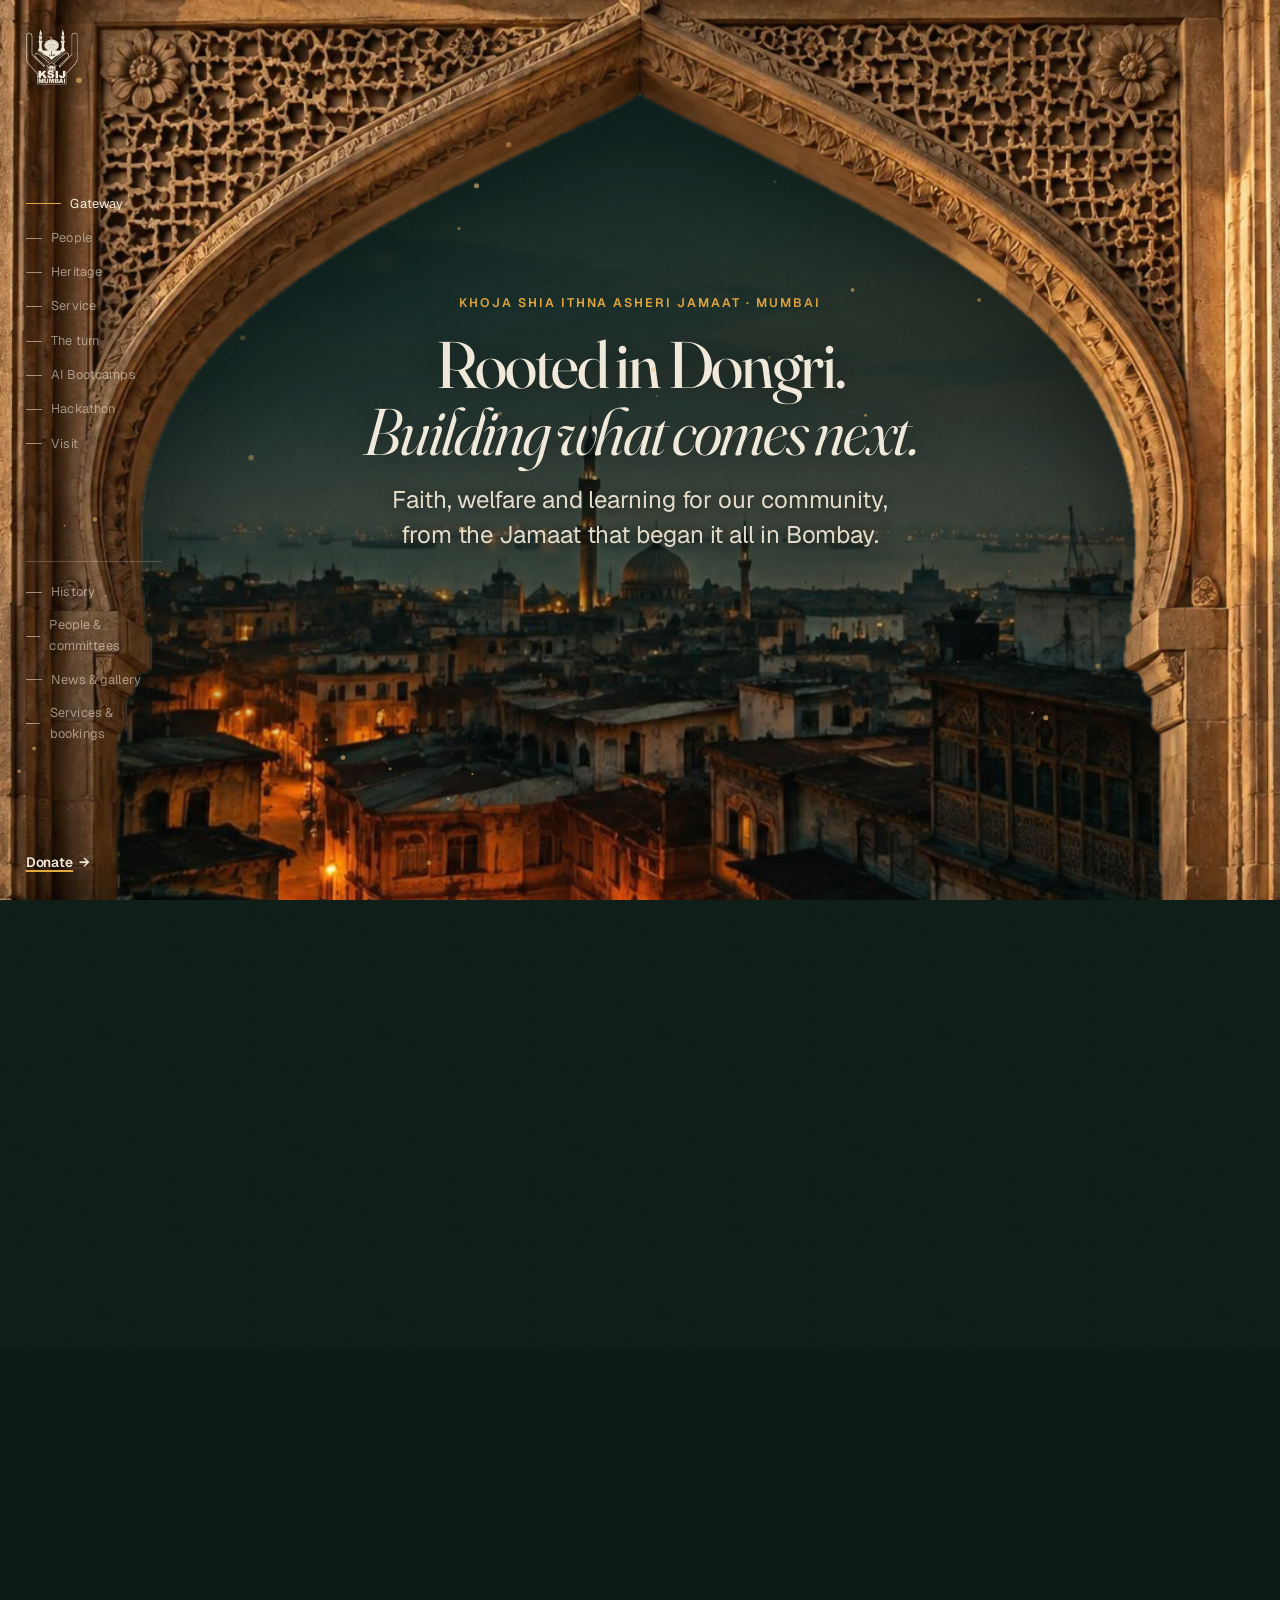
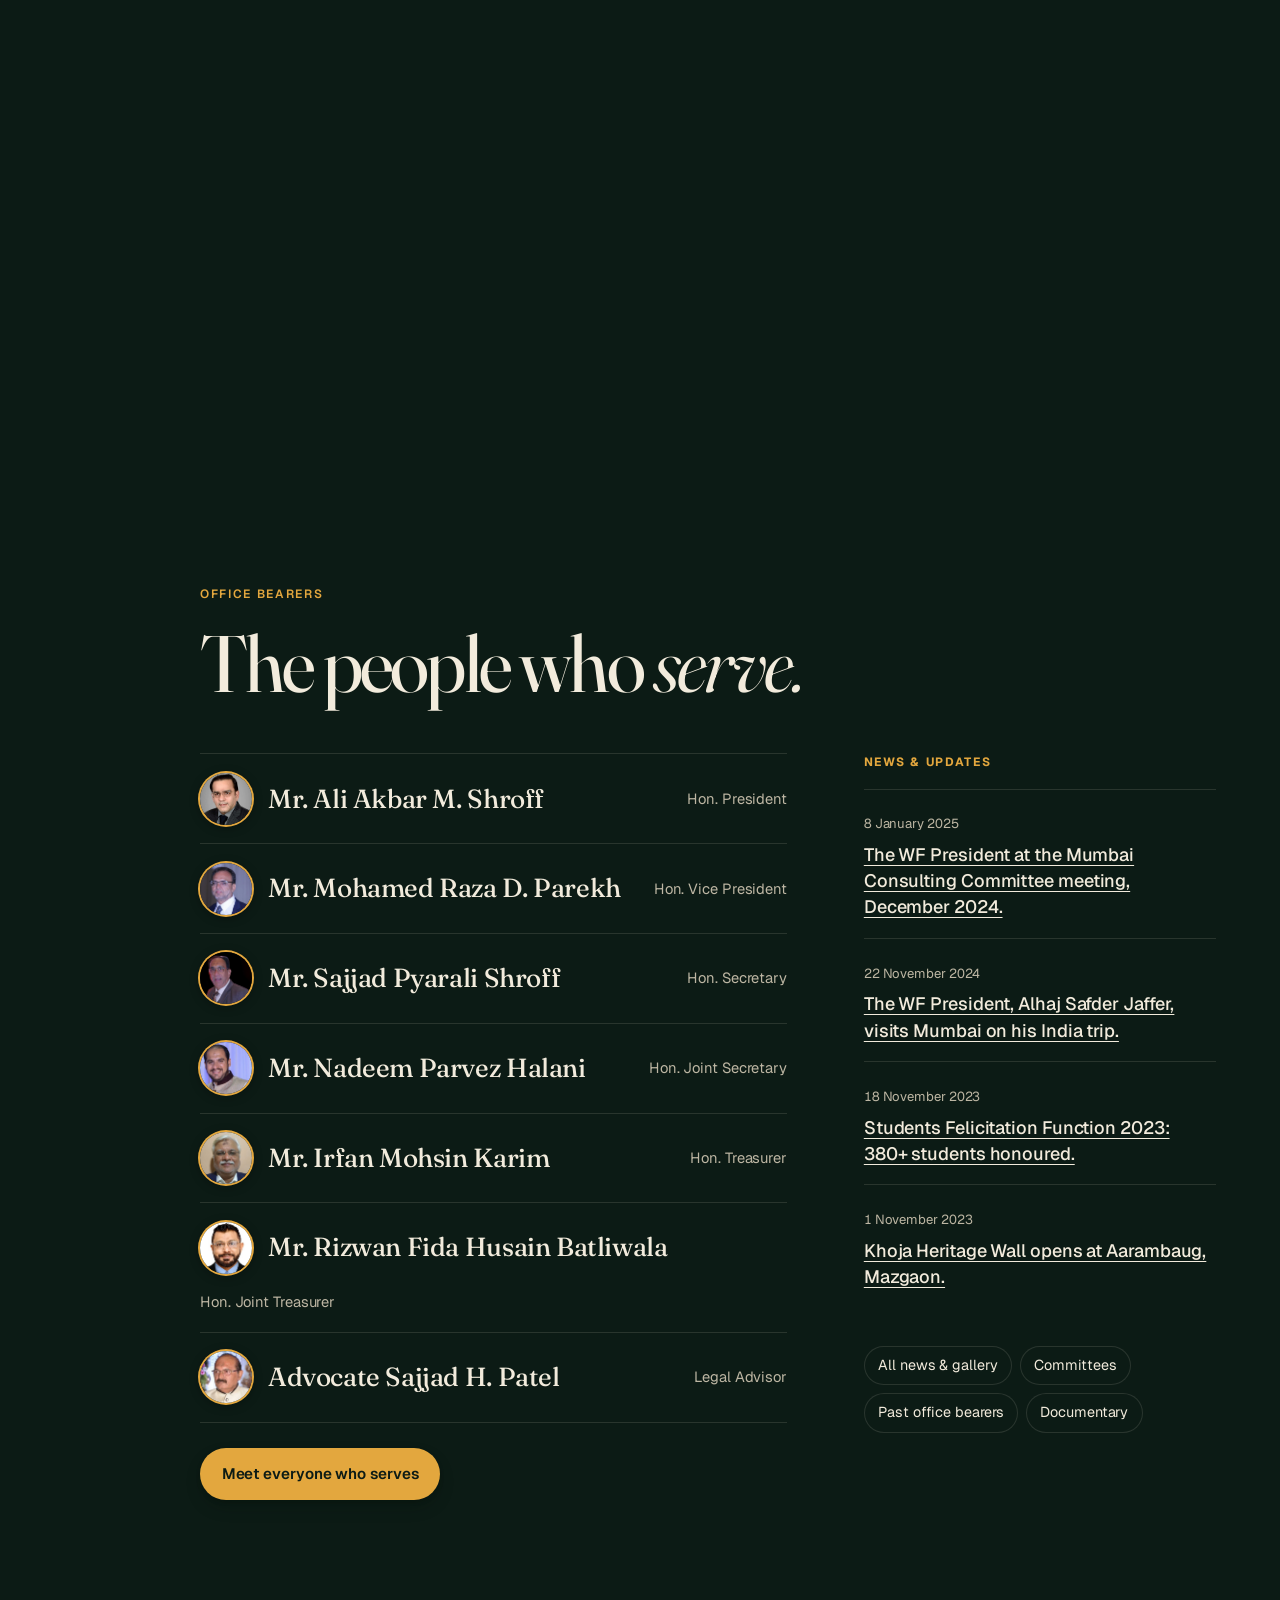
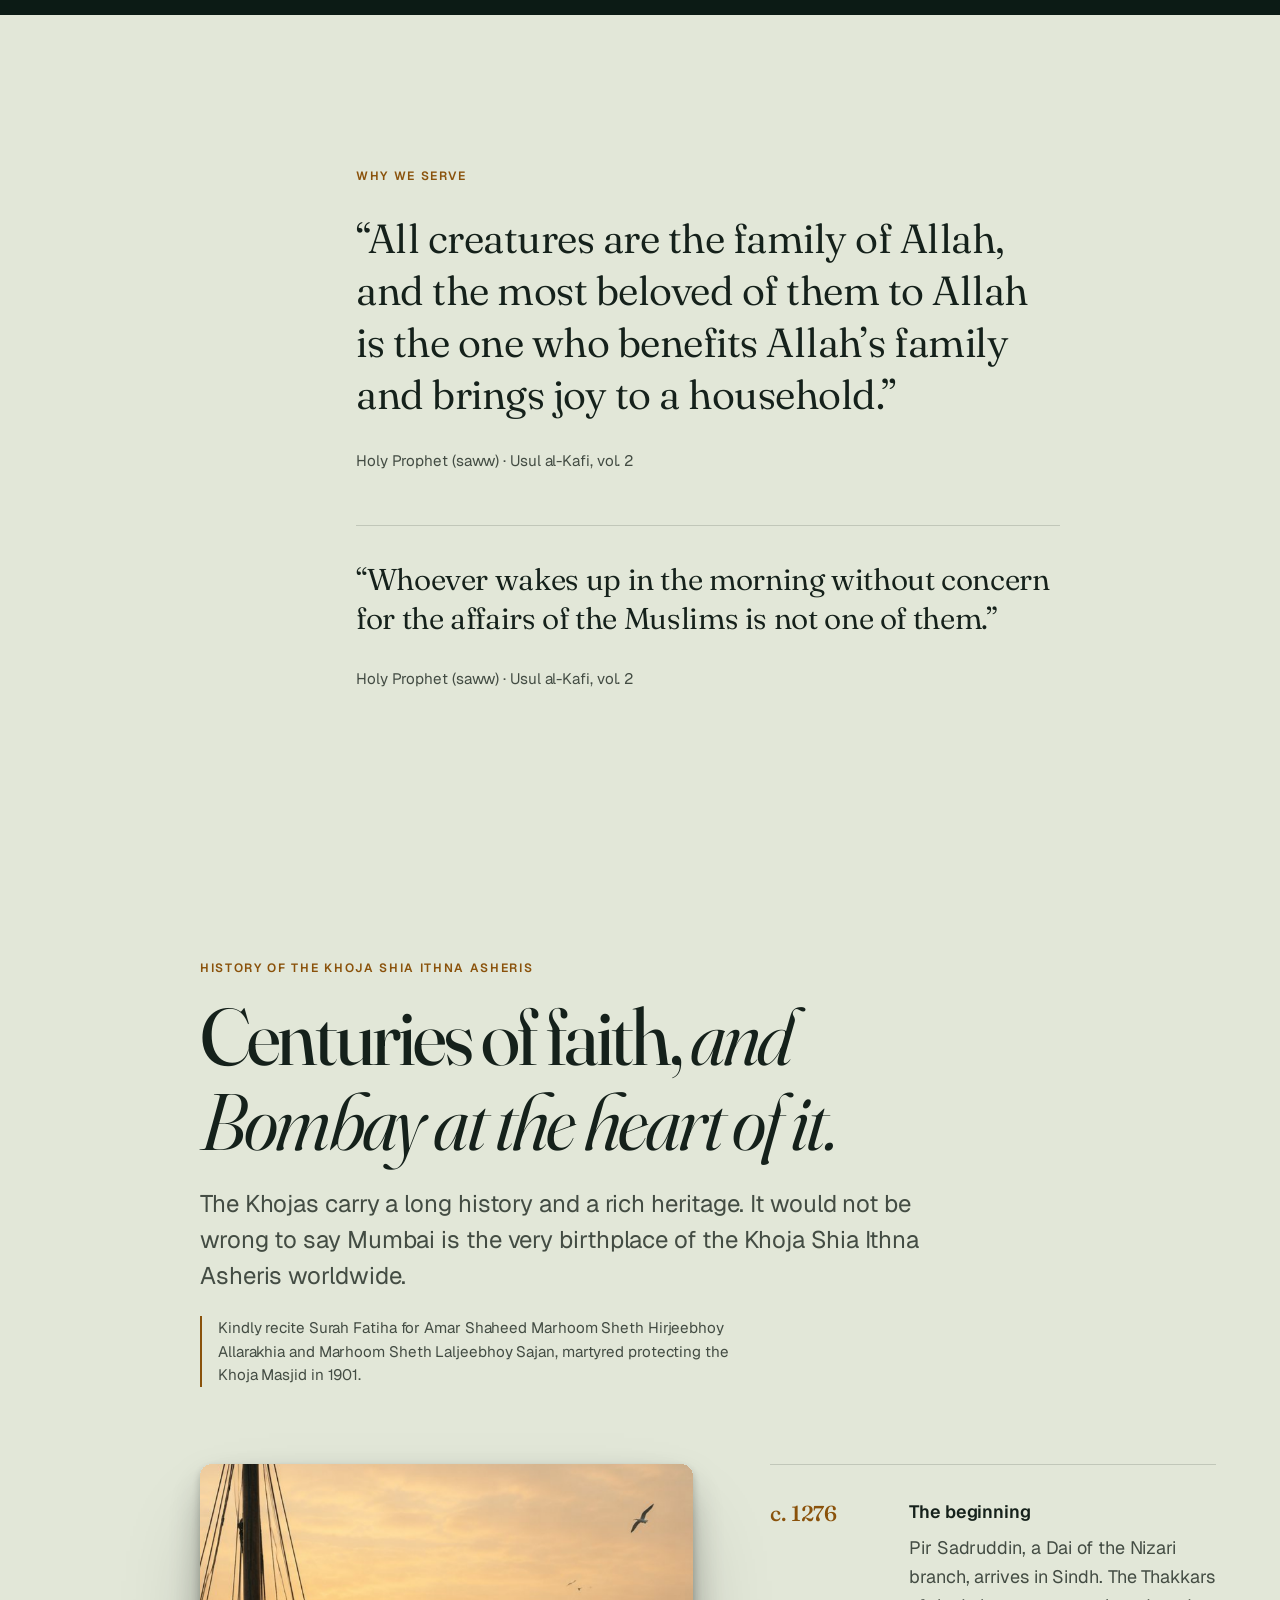
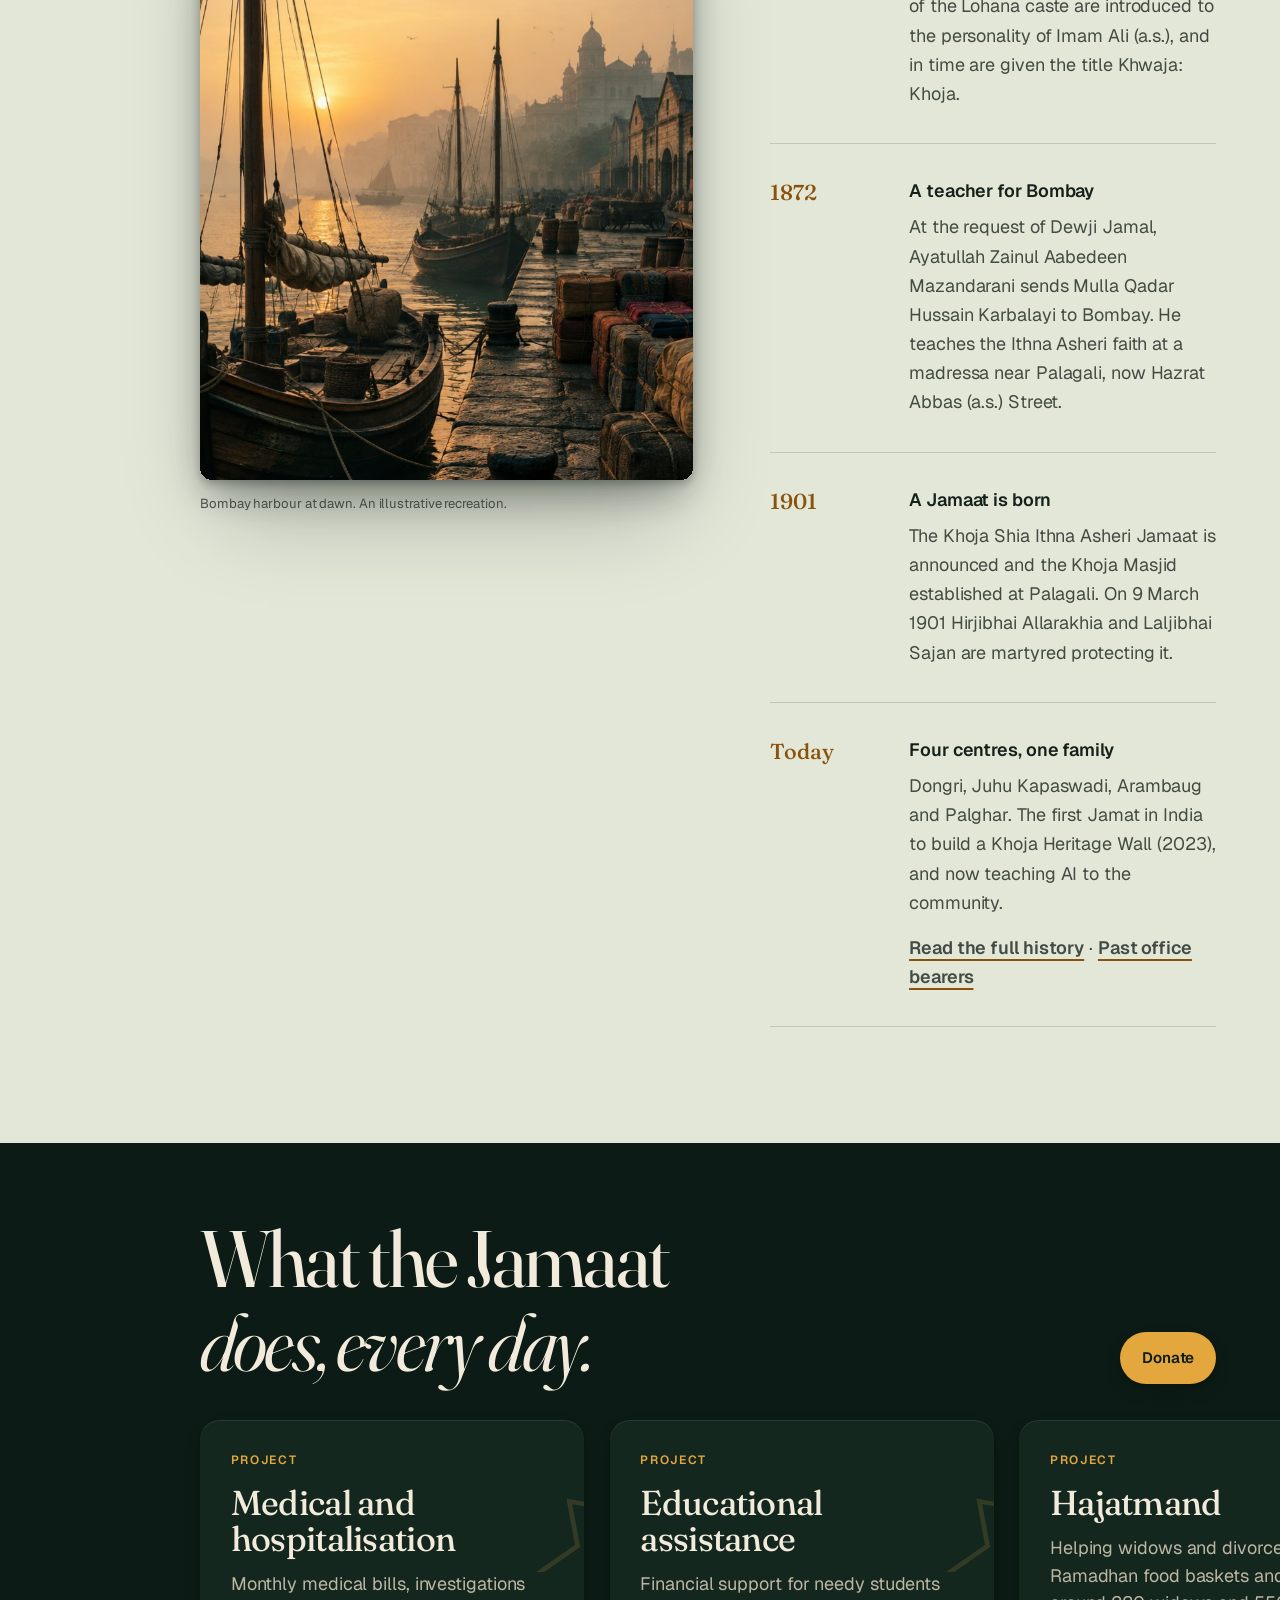
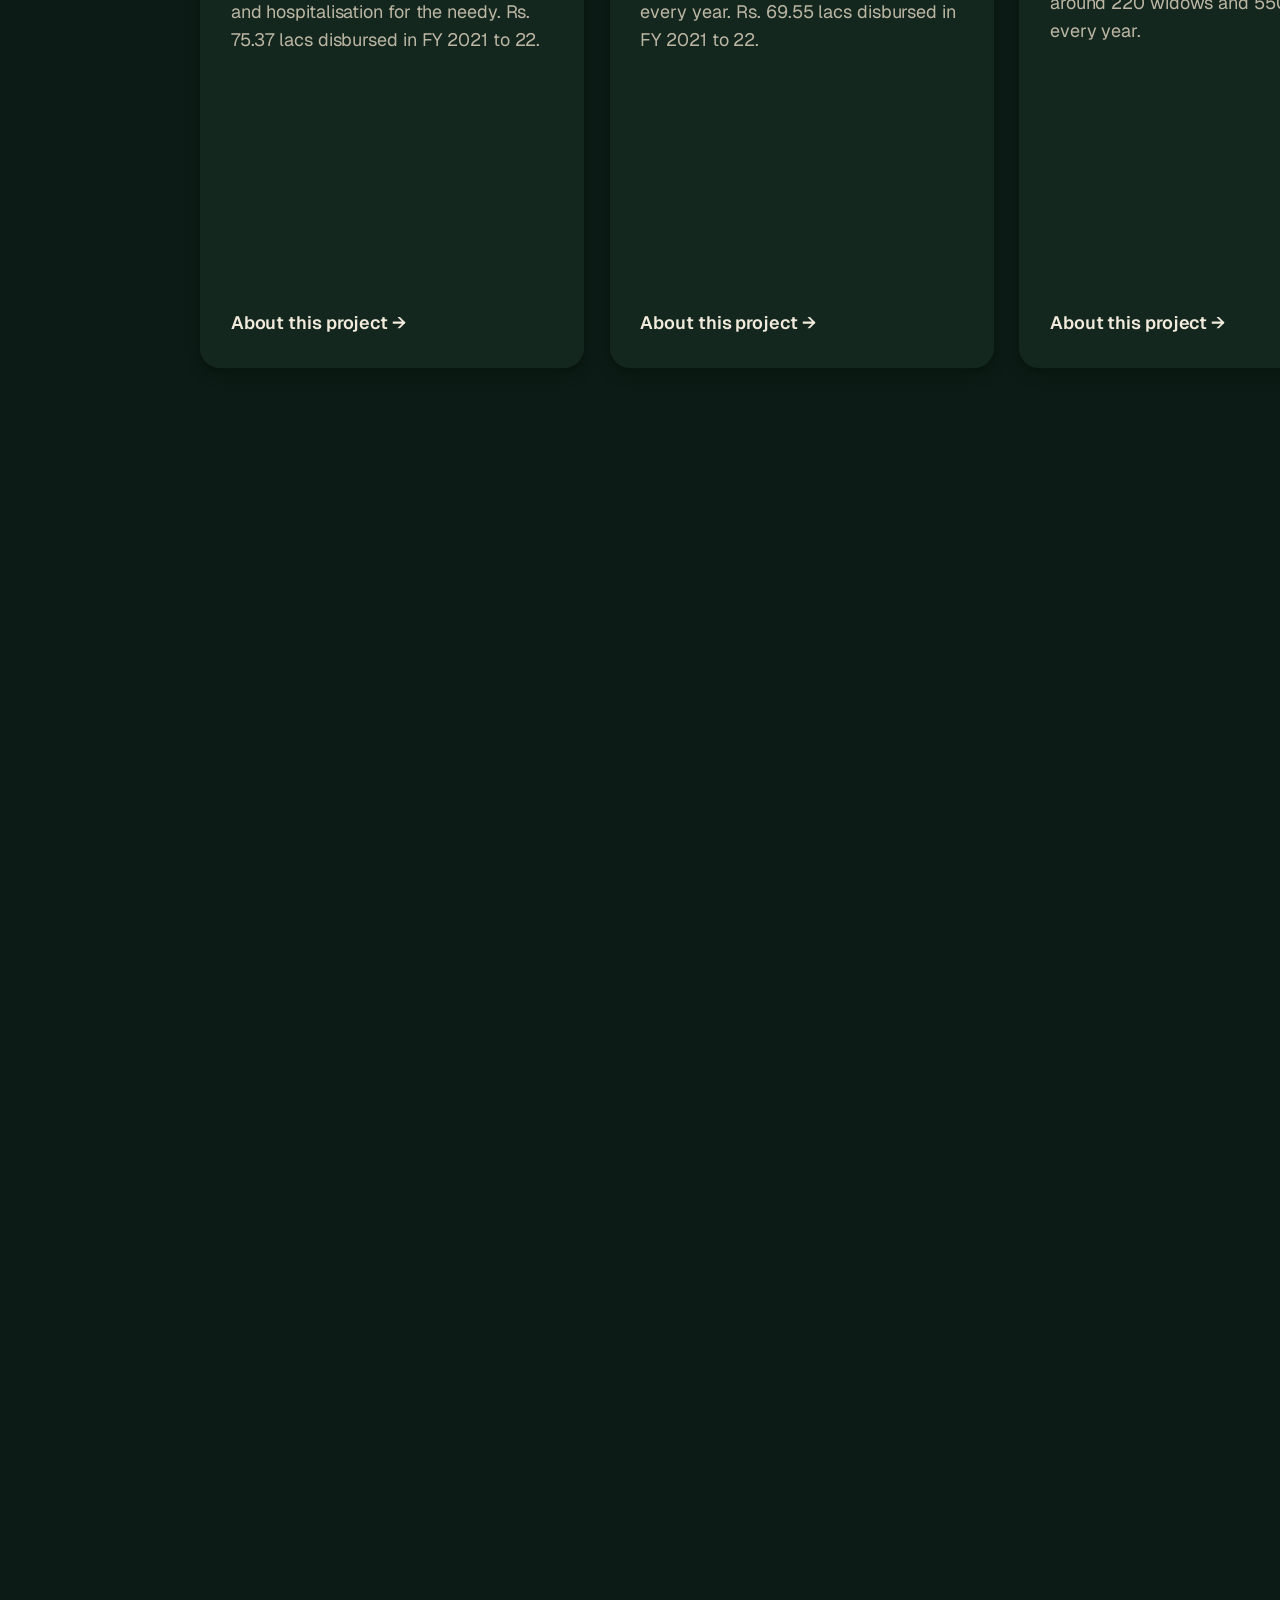
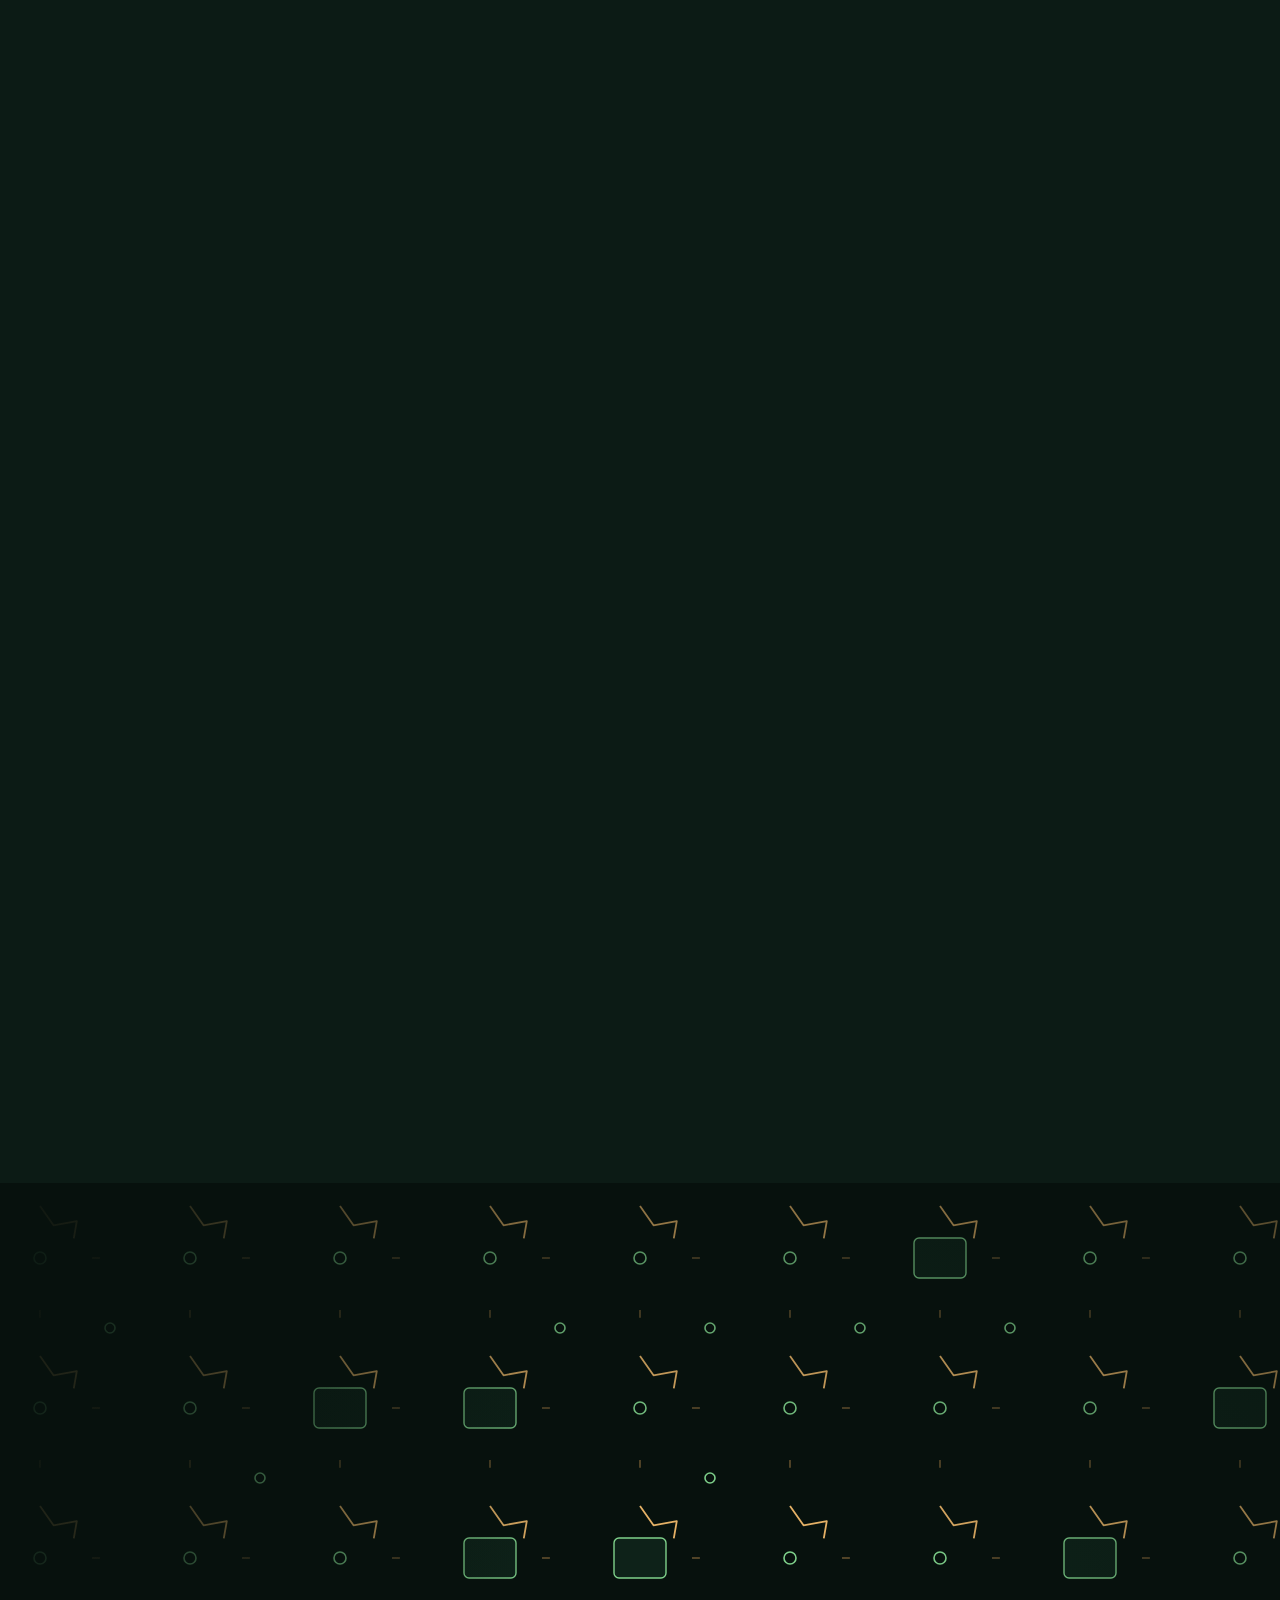
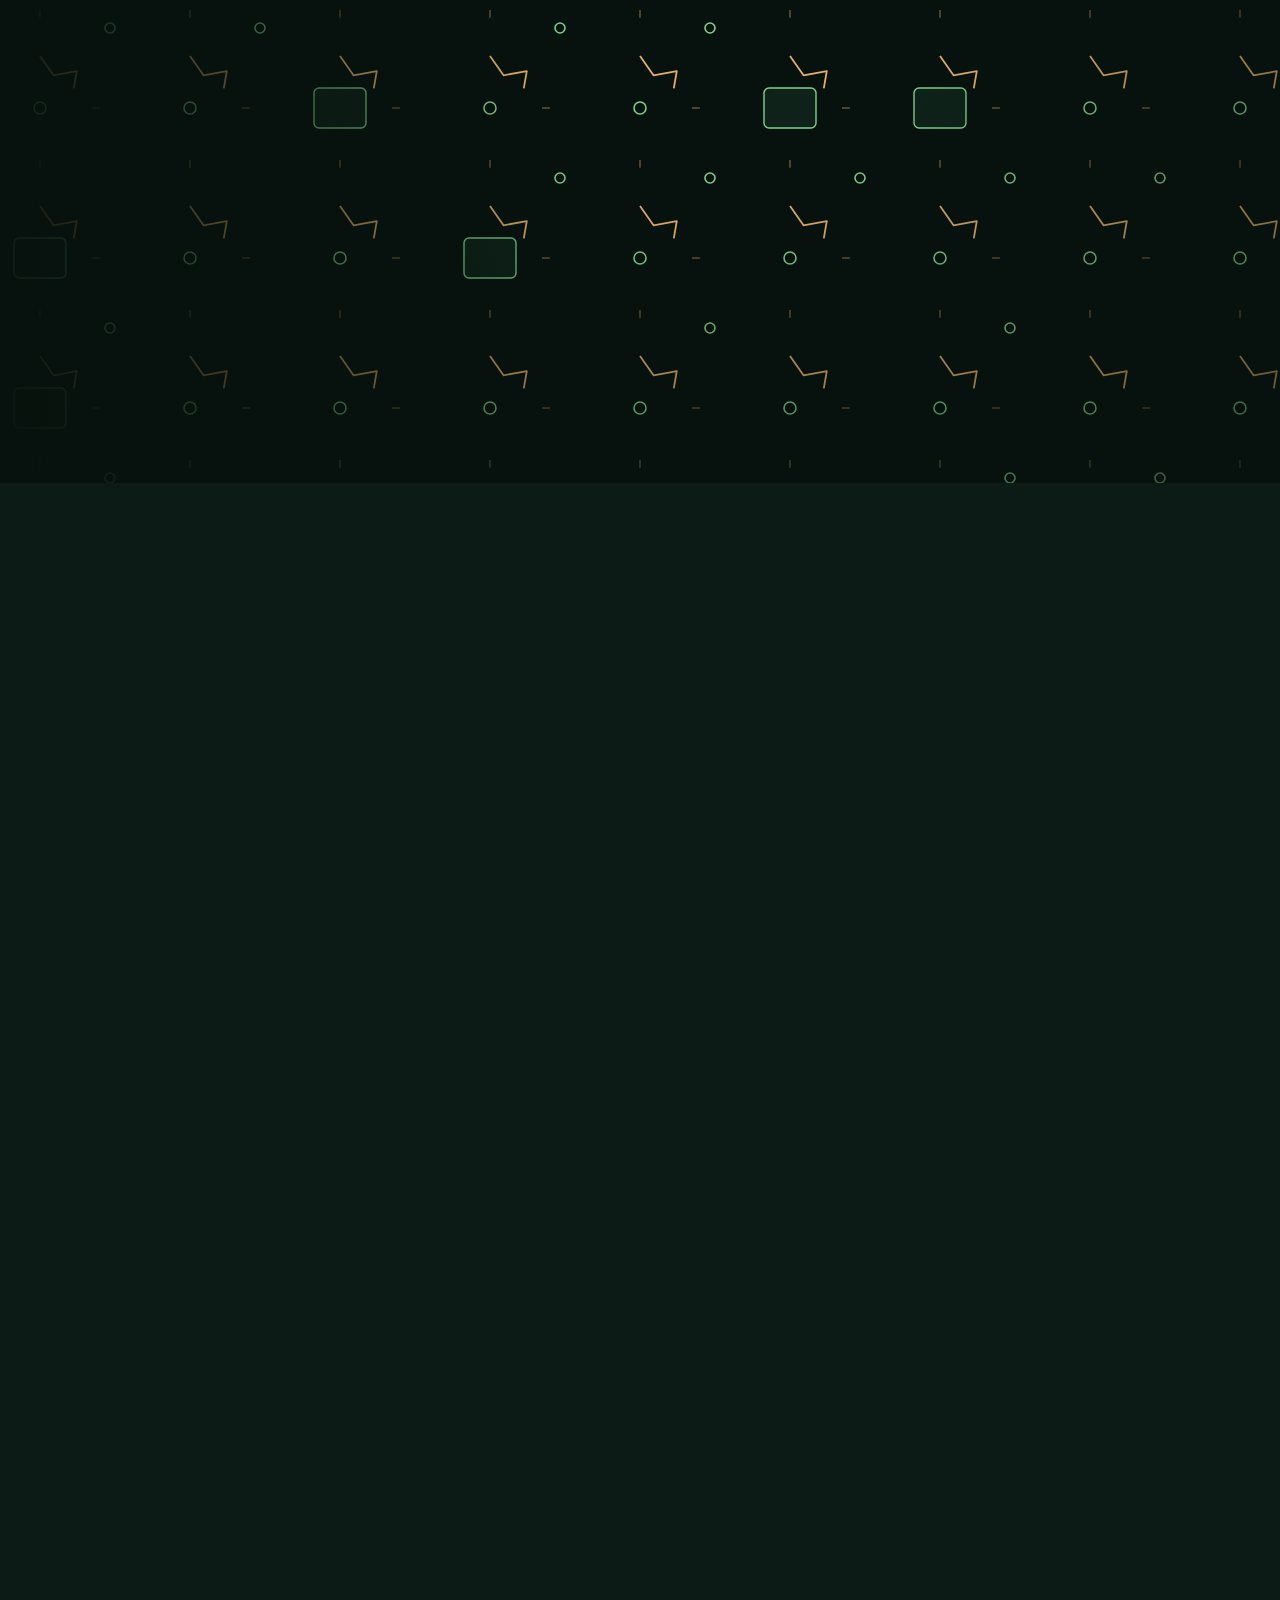
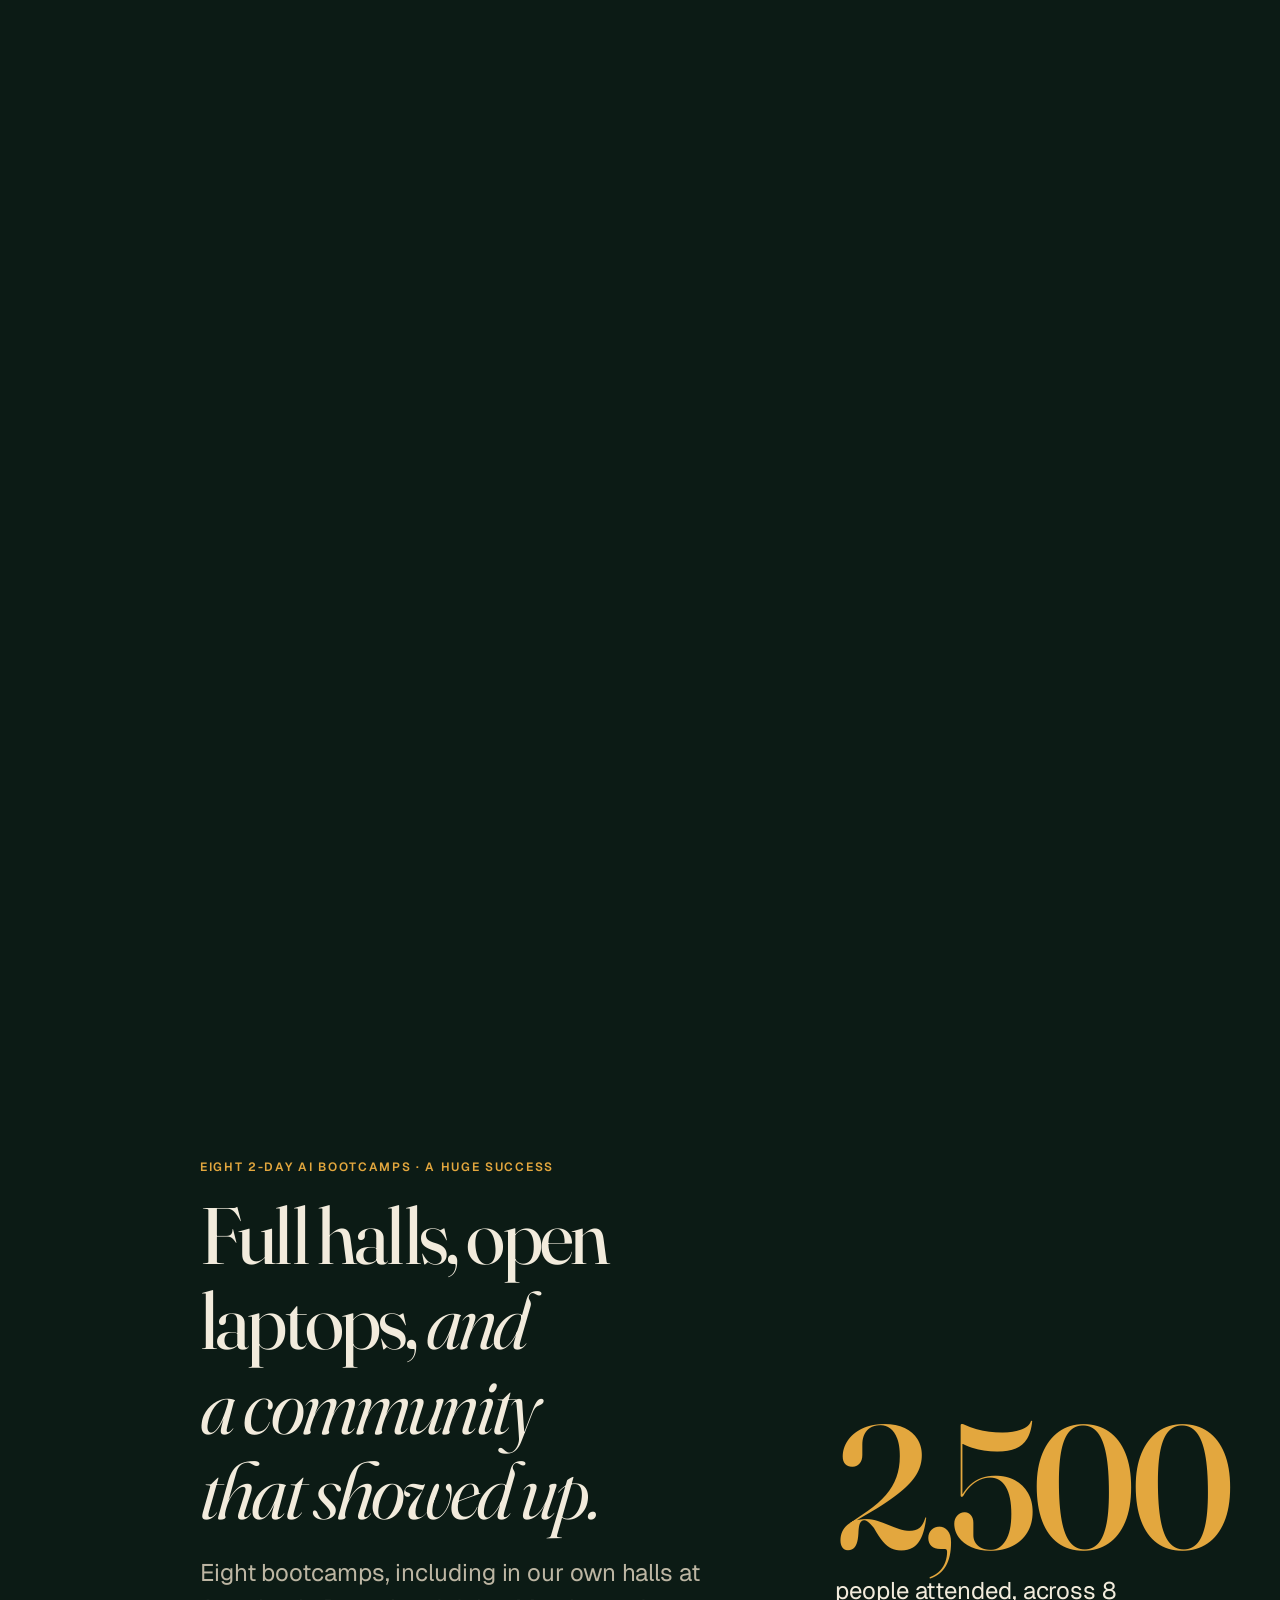
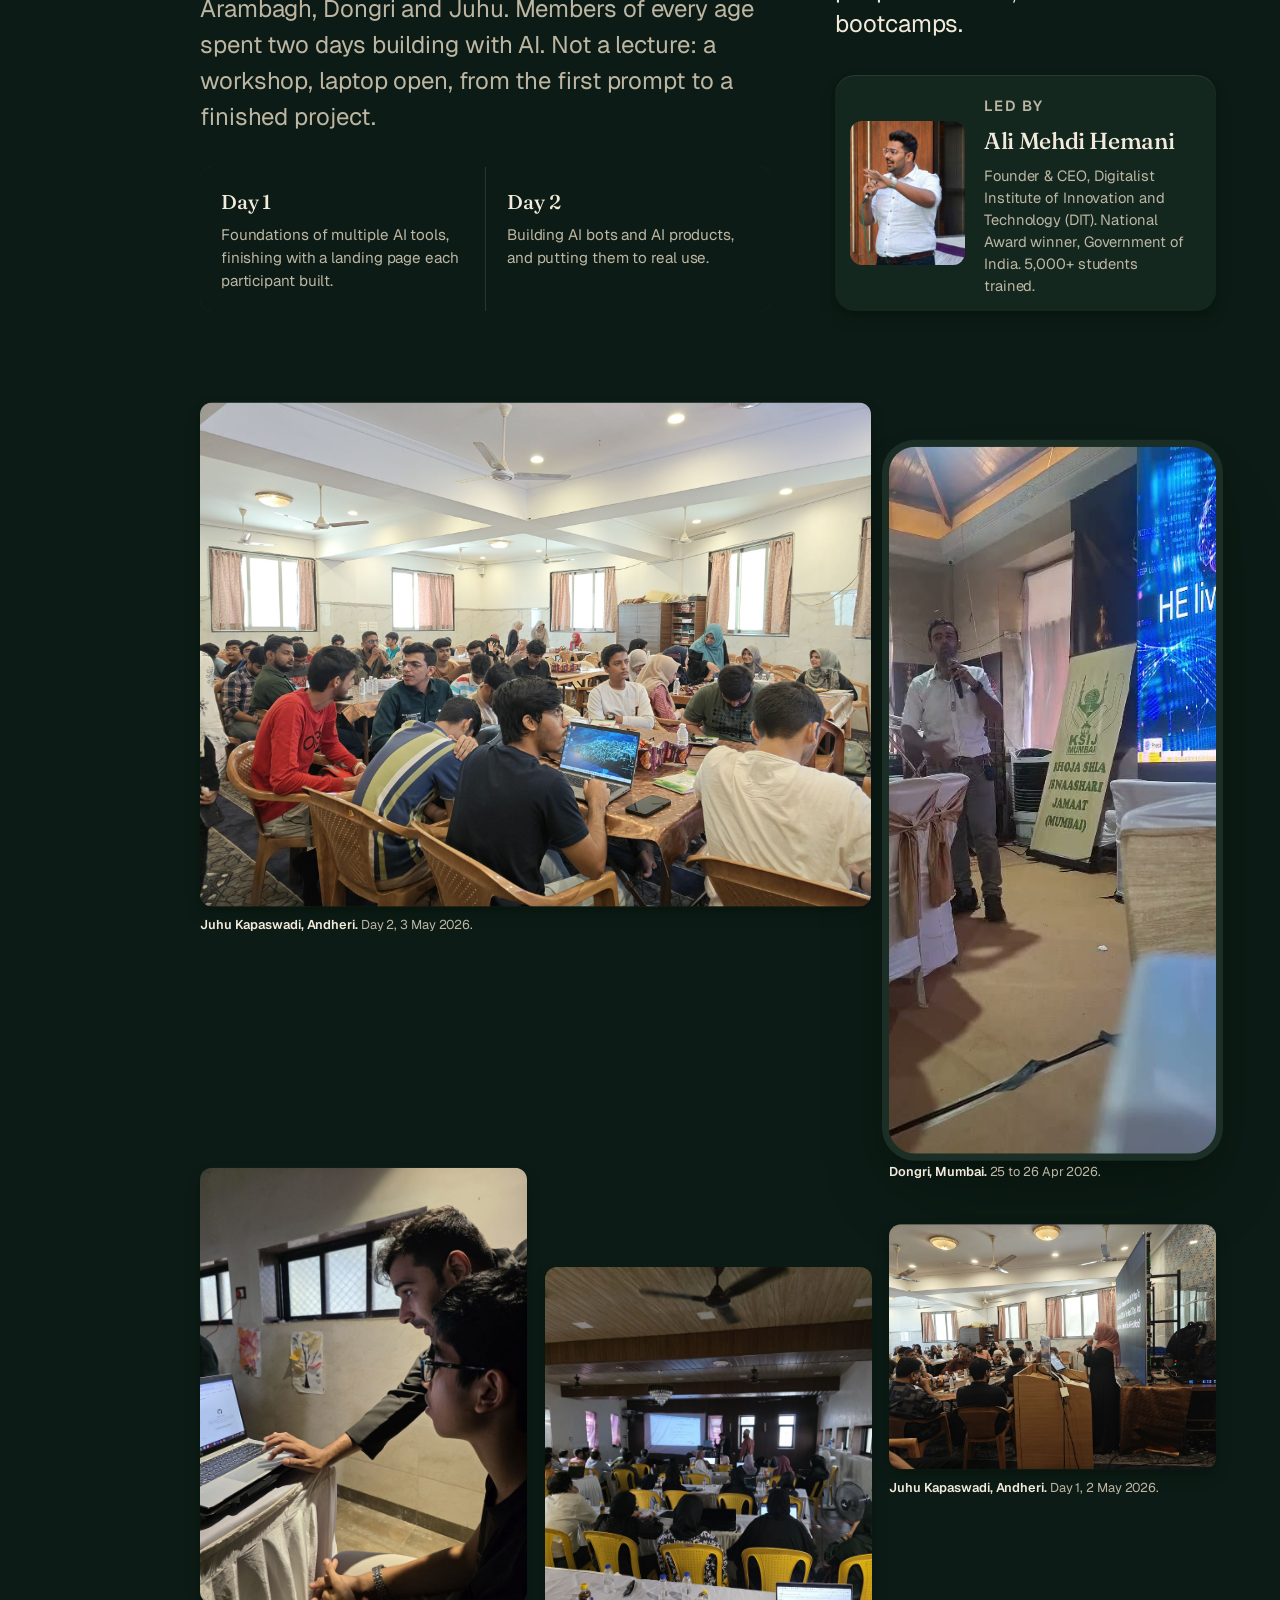
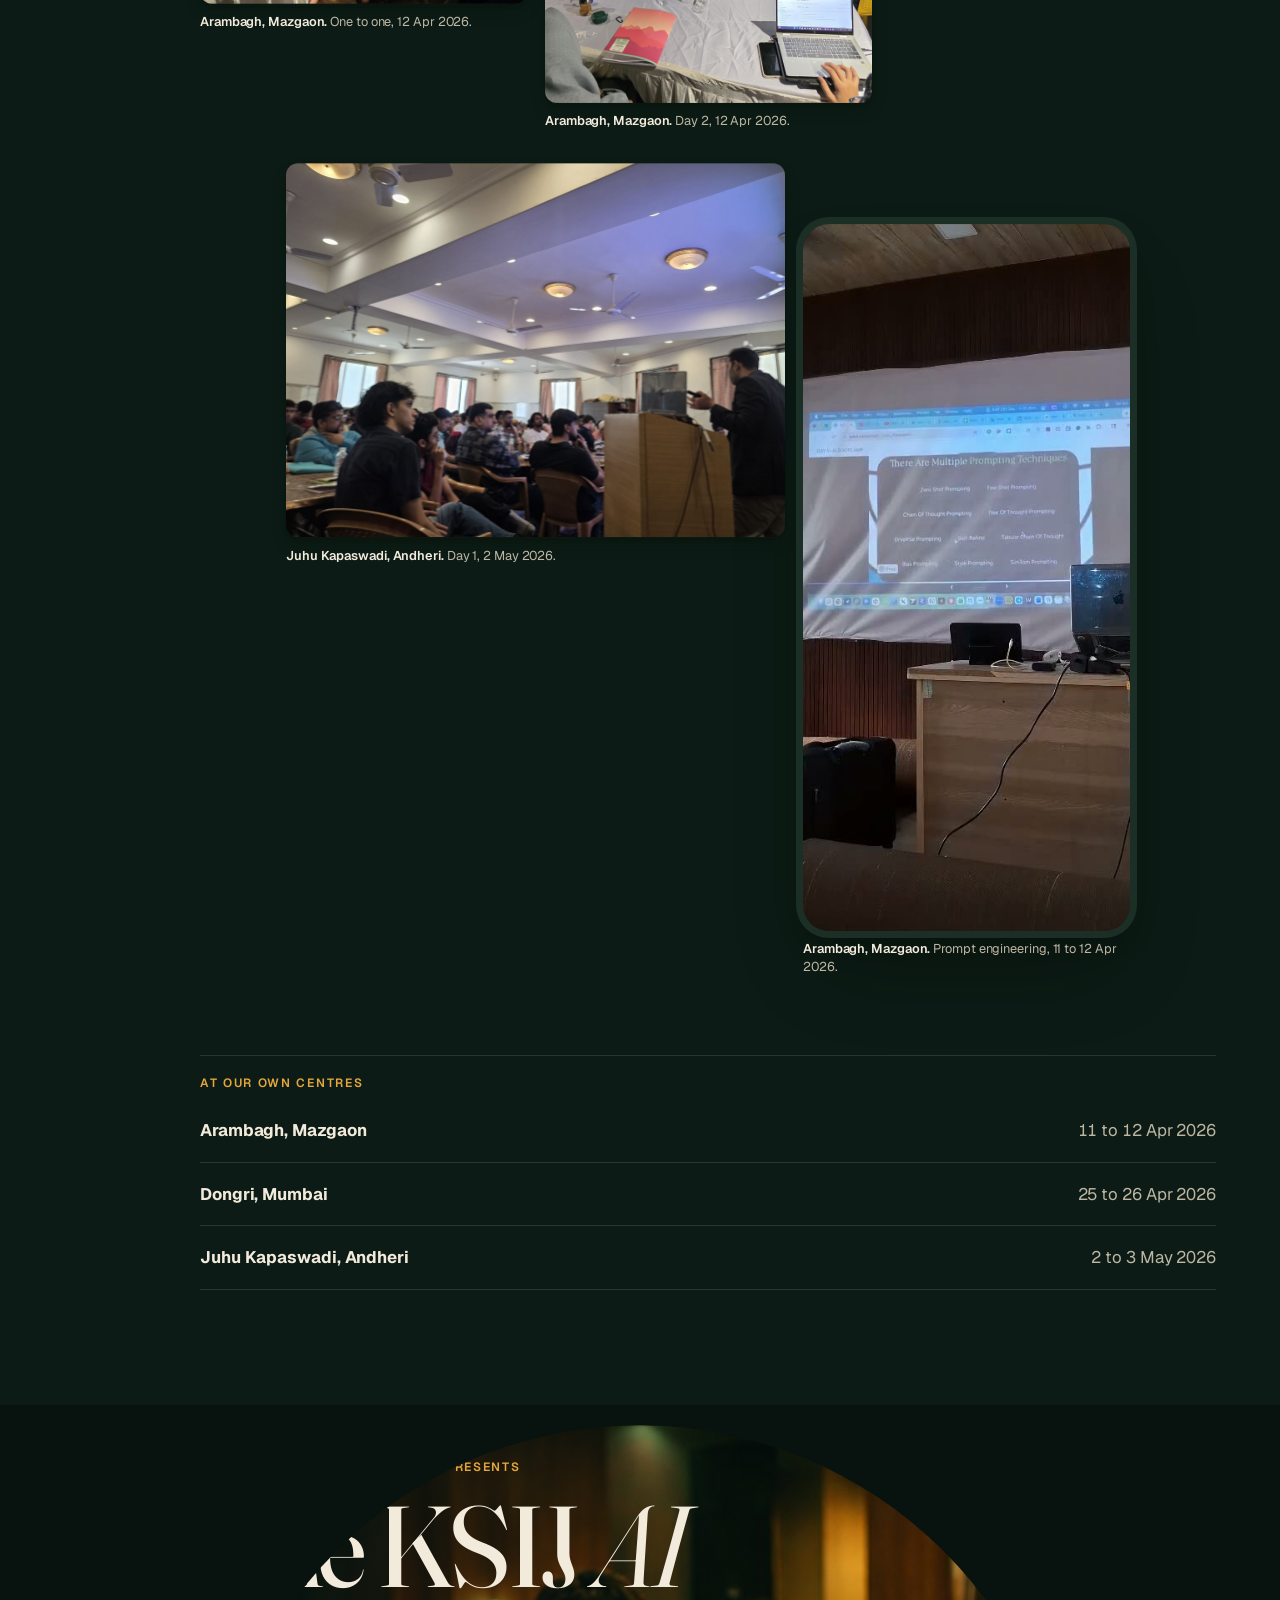
==== index.html @ c3e51374 "KSIJ Mumbai website: review build Home scroll experience plus History, People & committees, News, Se" ====
<!doctype html>
<html lang="en">
<head>
<meta charset="utf-8">
<meta name="viewport" content="width=device-width, initial-scale=1, viewport-fit=cover">
<title>KSIJ Mumbai · Khoja Shia Ithna Asheri Jamaat</title>
<meta name="description" content="The Khoja Shia Ithna Asheri Jamaat of Mumbai. Faith, welfare and learning from Dongri, now teaching AI to the community. AI Hackathon on 4 October 2026.">
<meta name="theme-color" content="#0C1B15">
<link rel="icon" type="image/png" href="assets/img/favicon.png">
<link rel="preconnect" href="https://fonts.googleapis.com">
<link rel="preconnect" href="https://fonts.gstatic.com" crossorigin>
<link href="https://fonts.googleapis.com/css2?family=Fraunces:ital,opsz,wght@0,9..144,300..700;1,9..144,300..600&family=Geist:wght@400;500;600&display=swap" rel="stylesheet">
<link rel="preload" as="image" href="assets/img/skyline.jpg">
<link rel="preload" as="image" href="assets/img/arch.webp">
<link rel="stylesheet" href="scrollcraft.css">
<style>
  :root {
    --sc-canvas:     #0C1B15;
    --sc-surface:    #13271F;
    --sc-ink:        #F2EBDC;
    --sc-ink-soft:   #BDB6A3;
    --sc-accent:     #E3A73E;
    --sc-accent-ink: #0C1B15;
    --sc-font-display: "Fraunces", Georgia, serif;
    --sc-font-text:    "Geist", system-ui, sans-serif;
    --sc-shadow-color: 150 45% 4%;

    --paper:      #E2E7D8;
    --paper-ink:  #15211B;
    --paper-soft: #434C43;
    --paper-acc:  #8A520B;
    --circuit:    #7FD18B;
    --folio-w:    11.5rem;
  }

  body { background: var(--sc-canvas); color: var(--sc-ink); font-family: var(--sc-font-text); }
  .sc-display { font-family: var(--sc-font-display); font-weight: 420; font-variation-settings: "opsz" 144; }
  .sc-display em { font-style: italic; font-weight: 360; }
  a { color: inherit; }

  /* Ground families. Colour is restated with the token (taste.md). */
  .ground-paper { --sc-ink: var(--paper-ink); --sc-ink-soft: var(--paper-soft); --sc-accent: var(--paper-acc); --sc-hairline: color-mix(in oklab, var(--paper-ink) 16%, transparent); background: var(--paper); color: var(--sc-ink); }
  .ground-forest { background: var(--sc-canvas); color: var(--sc-ink); }
  .ground-deep { background: #08120E; color: var(--sc-ink); }

  /* ----------------------------------------------------------------------
     FOLIO: the chapter index is the navigation. Margin on desktop, a sheet
     on phones.
     ---------------------------------------------------------------------- */
  .folio {
    position: fixed; z-index: var(--sc-z-chrome); top: 0; left: 0; bottom: 0; width: var(--folio-w);
    display: flex; flex-direction: column; justify-content: space-between;
    padding: clamp(1.25rem, 3vh, 2rem) 0 clamp(1.25rem, 3vh, 2rem) clamp(1rem, 2vw, 1.75rem);
    pointer-events: none; color: #F2EBDC;
    transition: color 300ms var(--sc-ease-out);
  }
  .folio > * { pointer-events: auto; }
  .folio.is-paper { color: var(--paper-ink); }
  .mark { display: inline-flex; align-items: center; gap: 0.6rem; text-decoration: none; font-weight: 600; letter-spacing: 0.02em; }
  .mark img { width: auto; height: clamp(46px, 7vh, 60px); display: block; filter: drop-shadow(0 1px 8px rgba(6,14,11,0.45)); }
  .mark .mark__light { display: none; filter: none; }
  .folio.is-paper .mark__dark { display: none; }
  .folio.is-paper .mark__light { display: block; }
  .mark small { display: block; font-weight: 400; font-size: 0.7rem; letter-spacing: 0.08em; text-transform: uppercase; opacity: 0.72; }
  .folio ol { list-style: none; margin: 0; padding: 0; display: grid; gap: 0.15rem; counter-reset: ch; }
  .folio li a {
    display: flex; align-items: center; gap: 0.6rem; padding: 0.35rem 0; text-decoration: none;
    font-size: 0.8rem; letter-spacing: 0.01em; opacity: 0.55; transition: opacity 180ms var(--sc-ease-out);
  }
  .folio li a::before { content: ""; width: 1rem; height: 1px; background: currentColor; transition: width 240ms var(--sc-ease-out); }
  .folio li a:hover, .folio li a[aria-current="true"] { opacity: 1; }
  .folio li a[aria-current="true"]::before { width: 2.2rem; background: var(--sc-accent); }
  .folio.is-paper li a[aria-current="true"]::before { background: var(--paper-acc); }
  .folio .donate { font-size: 0.85rem; font-weight: 600; text-decoration: none; display: inline-flex; gap: 0.4rem; align-items: center; }
  .folio .donate span { text-decoration: underline; text-underline-offset: 0.25em; text-decoration-color: var(--sc-accent); text-decoration-thickness: 2px; }
  .menu-btn, .sheet { display: none; }
  .folio__pages { list-style: none; margin: 0; padding: 0.9rem 0 0; border-top: 1px solid color-mix(in oklab, currentColor 22%, transparent); width: 8.5rem; display: grid; gap: 0.1rem; }
  .folio__pages a { font-size: 0.78rem; text-decoration: none; opacity: 0.7; display: block; padding: 0.22rem 0; }
  .folio__pages a:hover { opacity: 1; text-decoration: underline; }
  @media (max-height: 760px) { .folio__pages { display: none; } }

  :focus-visible { outline: 2px solid var(--sc-accent); outline-offset: 3px; border-radius: 4px; }

  .btn {
    display: inline-flex; align-items: center; gap: 0.55rem; padding: 0.85rem 1.35rem; border-radius: var(--sc-r-pill);
    background: var(--sc-accent); color: var(--sc-accent-ink); font-weight: 600; text-decoration: none; font-size: 0.95rem;
    box-shadow: var(--sc-e2); transition: transform 140ms var(--sc-ease-out), background-color 160ms var(--sc-ease-out); white-space: nowrap;
  }
  .btn:hover { background: color-mix(in oklab, var(--sc-accent) 88%, white); }
  .btn:active { transform: scale(0.97); }
  .btn--ghost { background: transparent; color: inherit; box-shadow: inset 0 0 0 1px color-mix(in oklab, currentColor 45%, transparent); }
  .btn--ghost:hover { background: color-mix(in oklab, currentColor 10%, transparent); }
  .ground-paper .btn { color: #FFF8EC; }

  main { position: relative; }

  /* ----------------------------------------------------------------------
     GATEWAY: four planes. Sky/city, headline, carved arch, dust.
     ---------------------------------------------------------------------- */
  .gate [data-sc-stage] { position: sticky; top: 0; height: 100vh; height: 100svh; overflow: hidden; background: #0A1712; }
  .gate__plane { position: absolute; inset: 0; will-change: transform; }
  .gate__city img { width: 100%; height: 100%; object-fit: cover; object-position: 50% 70%; }
  .gate__city { transform: scale(calc(1.2 - var(--g-city, 0) * 0.16)) translateY(calc(var(--g-city, 0) * -2vh)); transform-origin: 50% 70%; }
  .gate__haze { background: radial-gradient(120% 60% at 50% 100%, rgba(10,23,18,0) 30%, rgba(10,23,18,0.55) 100%), linear-gradient(180deg, rgba(8,18,14,0.35), rgba(8,18,14,0) 35%); }
  .gate__title {
    position: absolute; inset: 0; display: grid; place-items: center; text-align: center; padding: 0 var(--sc-gutter);
    transform: translateY(calc(var(--g-title, 0) * -14vh)) scale(calc(1 - var(--g-title, 0) * 0.1));
    opacity: calc(1 - var(--g-titlefade, 0));
  }
  .gate__title-inner { max-width: 56rem; margin-top: -6vh; }
  .gate__title h1 { font-size: clamp(2.4rem, 1.4rem + 3.4vw, 4.9rem); line-height: 1.02; letter-spacing: var(--sc-track-tight); margin: 0; text-wrap: balance; text-shadow: 0 2px 30px rgba(6,14,11,0.55); }
  .gate__title p { margin: 1.1rem auto 0; max-width: 34ch; font-size: var(--sc-t-lg); color: #E6DDCB; line-height: 1.45; text-shadow: 0 1px 14px rgba(6,14,11,0.7); }
  .gate__kicker { font-size: 0.78rem; letter-spacing: 0.16em; text-transform: uppercase; color: var(--sc-accent); margin-bottom: 1.1rem; font-weight: 600; }
  .gate__arch { transform-origin: 50% 64%; transform: scale(calc(1 + var(--g-arch, 0) * 2.6)); opacity: calc(1 - var(--g-archfade, 0)); }
  .gate__arch img { width: 100%; height: 100%; object-fit: cover; object-position: 50% 100%; filter: drop-shadow(0 30px 60px rgba(4,10,8,0.6)); }
  .gate__dust { pointer-events: none; transform: translateY(calc(var(--g-dust, 0) * -30vh)); }
  .gate__dust canvas { width: 100%; height: 100%; display: block; }
  .gate__second {
    position: absolute; left: calc(var(--folio-w) + var(--sc-gutter) * 0.25); right: var(--sc-gutter); bottom: clamp(2rem, 9vh, 6rem);
    display: flex; flex-wrap: wrap; align-items: flex-end; justify-content: space-between; gap: 1.5rem;
    opacity: var(--g-second, 0); transform: translateY(calc((1 - var(--g-second, 0)) * 3vh));
  }
  .gate__second h2 { font-size: var(--sc-t-2xl); line-height: 1.05; letter-spacing: var(--sc-track-snug); max-width: 18ch; margin: 0; text-shadow: 0 2px 24px rgba(6,14,11,0.7); }
  .gate__second .actions { display: flex; gap: 0.75rem; flex-wrap: wrap; }
  .gate__scrim { background: linear-gradient(0deg, rgba(8,18,14,0.82) 0%, rgba(8,18,14,0) 42%); opacity: var(--g-second, 0); }
  .gate__actions { margin-top: 1.8rem; display: flex; gap: 0.75rem; justify-content: center; flex-wrap: wrap; }

  /* ----------------------------------------------------------------------
     Shared chapter layout. Content clears the folio on desktop.
     ---------------------------------------------------------------------- */
  .chapter { padding-block: var(--sc-section); padding-left: calc(var(--folio-w) + 1rem); padding-right: var(--sc-gutter); position: relative; }
  .chapter__head { max-width: 50rem; }
  .chapter h2.sc-display { font-size: var(--sc-t-3xl); line-height: var(--sc-leading-tight); letter-spacing: var(--sc-track-tight); margin: 0; text-wrap: balance; }
  .lede { font-size: var(--sc-t-lg); line-height: 1.5; color: var(--sc-ink-soft); max-width: 46ch; margin: 1.4rem 0 0; text-wrap: pretty; }
  .label { font-size: 0.75rem; letter-spacing: 0.14em; text-transform: uppercase; font-weight: 600; color: var(--sc-accent); }

  /* HADITH: the authored silence */
  .hadith { min-height: 92vh; display: grid; place-items: center; }
  .hadith blockquote { margin: 0; max-width: 44rem; }
  .hadith blockquote p { font-family: var(--sc-font-display); font-size: clamp(1.6rem, 1.1rem + 1.8vw, 2.7rem); line-height: 1.28; letter-spacing: -0.012em; font-weight: 360; margin: 0; text-wrap: pretty; }
  .fatiha-note { margin: 1.4rem 0 0; padding-left: 1rem; border-left: 2px solid var(--sc-accent); color: var(--sc-ink-soft); font-size: 0.95rem; max-width: 56ch; line-height: 1.55; }
  .hadith .hadith__second { margin-top: 3.2rem; padding-top: 2.2rem; border-top: 1px solid var(--sc-hairline); }
  .hadith .hadith__second p { font-size: clamp(1.3rem, 1rem + 1.1vw, 1.9rem); }
  .hadith .hadith__more { font-family: var(--sc-font-text); font-size: var(--sc-t-lg); line-height: 1.55; color: var(--sc-ink-soft); margin-top: 1.2rem; max-width: 52ch; }
  .hadith footer { margin-top: 1.8rem; color: var(--sc-ink-soft); font-size: 0.95rem; }
  .hadith .fatiha { margin-top: 4.5rem; padding-top: 1.4rem; border-top: 1px solid var(--sc-hairline); color: var(--sc-ink-soft); font-size: 0.92rem; max-width: 52ch; line-height: 1.6; }

  /* HERITAGE */
  .heritage__grid { display: grid; grid-template-columns: minmax(0, 1.05fr) minmax(0, 0.95fr); gap: clamp(2rem, 6vw, 7rem); align-items: start; margin-top: clamp(2.5rem, 6vw, 5rem); }
  .heritage__media { position: sticky; top: 8vh; margin: 0; }
  .heritage__frame { overflow: hidden; border-radius: var(--sc-r-md); aspect-ratio: 4 / 5; box-shadow: var(--sc-e3); }
  .heritage__frame img { width: 100%; height: 118%; object-fit: cover; display: block; }
  .heritage__media figcaption { margin-top: 0.8rem; font-size: 0.82rem; color: var(--sc-ink-soft); }
  .timeline { list-style: none; margin: 0; padding: 0; }
  .timeline li { padding: 2rem 0 2.2rem; border-top: 1px solid var(--sc-hairline); display: grid; grid-template-columns: 7.5rem 1fr; gap: 1.2rem; }
  .timeline li:last-child { border-bottom: 1px solid var(--sc-hairline); }
  .timeline .when { font-family: var(--sc-font-display); font-size: 1.35rem; font-weight: 500; color: var(--sc-accent); font-variant-numeric: lining-nums; }
  .timeline h3 { margin: 0 0 0.45rem; font-size: 1.12rem; font-weight: 600; }
  .timeline p { margin: 0; color: var(--sc-ink-soft); line-height: 1.62; max-width: 52ch; }
  .text-link { font-weight: 600; text-decoration: underline; text-underline-offset: 0.28em; text-decoration-thickness: 1.5px; text-decoration-color: var(--sc-accent); }
  .text-link:hover { text-decoration-thickness: 2.5px; }

  /* SERVICE: a ledger that travels sideways */
  .service [data-sc-stage] { position: sticky; top: 0; height: 100vh; height: 100svh; overflow: hidden; display: flex; flex-direction: column; justify-content: center; padding-left: calc(var(--folio-w) + 1rem); }
  .service__head { padding-right: var(--sc-gutter); margin-bottom: clamp(1.5rem, 4vh, 3rem); display: flex; justify-content: space-between; align-items: end; gap: 2rem; flex-wrap: wrap; }
  .service__head h2 { max-width: 16ch; }
  .rail { display: flex; gap: clamp(1rem, 2vw, 1.75rem); width: max-content; padding-right: var(--sc-gutter); will-change: transform; }
  .plate {
    width: clamp(17rem, 30vw, 25rem); min-height: clamp(20rem, 52vh, 30rem); flex: none; border-radius: var(--sc-r-lg);
    background: var(--sc-surface); box-shadow: var(--sc-edge), var(--sc-e2); padding: clamp(1.4rem, 2.4vw, 2.2rem);
    display: flex; flex-direction: column; justify-content: space-between; position: relative; overflow: hidden;
  }
  .plate__motif { position: absolute; right: -3.5rem; top: -3.5rem; width: 13rem; height: 13rem; opacity: 0.16; color: var(--sc-accent); }
  .plate h3 { font-family: var(--sc-font-display); font-weight: 450; font-size: clamp(1.7rem, 1.2rem + 1.2vw, 2.4rem); line-height: 1.05; letter-spacing: -0.02em; margin: 0.9rem 0 0.8rem; }
  .plate p { margin: 0; color: var(--sc-ink-soft); line-height: 1.55; }
  .plate ul { list-style: none; margin: 1rem 0 0; padding: 0; }
  .plate li { border-top: 1px solid var(--sc-hairline); }
  .plate li a, .plate li span { display: flex; justify-content: space-between; padding: 0.75rem 0; text-decoration: none; font-weight: 500; }
  .plate li a:hover { color: var(--sc-accent); }
  .plate--accent { background: var(--sc-accent); color: var(--sc-accent-ink); --sc-ink-soft: #3A2A10; --sc-hairline: rgba(12,27,21,0.2); }
  .plate--accent .label { color: var(--sc-accent-ink); }
  .plate--accent .plate__motif { color: var(--sc-accent-ink); opacity: 0.12; }
  .plate .more { margin-top: 1.4rem; font-weight: 600; text-decoration: none; display: inline-flex; gap: 0.4rem; }
  .plate .more:hover { text-decoration: underline; text-underline-offset: 0.25em; }

  /* THE TURN: girih becomes circuit */
  .turn [data-sc-stage] { position: sticky; top: 0; height: 100vh; height: 100svh; overflow: hidden; background: #07110D; }
  .turn svg.lattice { position: absolute; inset: 0; width: 100%; height: 100%; }
  .lattice .star { fill: none; stroke: #E4B066; stroke-width: 1.8; stroke-linejoin: round; }
  .lattice .bridge { fill: none; stroke: #C9965198; stroke-width: 1.3; }
  .lattice .trace { fill: none; stroke: var(--circuit); stroke-width: 2; stroke-linecap: round; stroke-linejoin: round; }
  .lattice .pulse { fill: none; stroke: #E9FFE8; stroke-width: 2.2; stroke-linecap: round; stroke-dasharray: 0.035 0.965; opacity: 0; }
  .turn.is-live .lattice .pulse { opacity: 0.9; animation: pulse var(--dur, 3s) linear infinite; animation-delay: var(--del, 0s); }
  @keyframes pulse { from { stroke-dashoffset: 1; } to { stroke-dashoffset: 0; } }
  .lattice .pad { fill: #07110D; stroke: var(--circuit); stroke-width: 1.6; }
  .lattice .chip { fill: #0E2219; stroke: var(--circuit); stroke-width: 1.4; }
  .turn__vignette { position: absolute; inset: 0; background: radial-gradient(80% 80% at 55% 50%, rgba(7,17,13,0) 20%, rgba(7,17,13,0.55) 75%, #07110D 100%), linear-gradient(90deg, rgba(7,17,13,0.85) 0%, rgba(7,17,13,0) 45%); pointer-events: none; }
  .turn__copy { position: absolute; left: calc(var(--folio-w) + 1rem); right: var(--sc-gutter); top: 50%; transform: translateY(-50%); pointer-events: none; }
  .turn__copy > * { position: absolute; left: 0; top: 50%; translate: 0 -50%; max-width: 30ch; margin: 0; }
  .turn__line { font-family: var(--sc-font-display); font-size: clamp(1.9rem, 1.2rem + 2.6vw, 3.8rem); line-height: 1.08; letter-spacing: -0.025em; font-weight: 400; text-wrap: balance; }
  .turn__line em { color: var(--circuit); font-style: italic; }
  .turn__copy .panel { padding: 1.6rem 1.8rem; border-radius: var(--sc-r-lg); background: rgba(7,17,13,0.72); backdrop-filter: blur(6px); -webkit-backdrop-filter: blur(6px); box-shadow: var(--sc-edge); }

  /* BOOTCAMPS */
  .camps__top { display: grid; grid-template-columns: minmax(0, 1.2fr) minmax(0, 0.8fr); gap: clamp(2rem, 5vw, 6rem); align-items: end; }
  .bignum { font-family: var(--sc-font-display); font-weight: 500; font-size: clamp(5rem, 3rem + 10vw, 12rem); line-height: 0.9; letter-spacing: -0.045em; color: var(--sc-accent); font-variant-numeric: tabular-nums lining-nums; display: block; padding-top: 0.08em; }
  .bignum-cap { font-size: var(--sc-t-lg); color: var(--sc-ink); margin-top: 0.6rem; max-width: 22ch; line-height: 1.35; }
  .trainer { margin: 2.2rem 0 0; padding: 0.9rem; border-radius: var(--sc-r-lg); background: var(--sc-surface); box-shadow: var(--sc-edge), var(--sc-e2); display: grid; grid-template-columns: clamp(6.5rem, 9vw, 8.5rem) 1fr; gap: 1.2rem; align-items: center; }
  .trainer img { width: 100%; aspect-ratio: 4 / 5; height: auto; object-fit: cover; object-position: 50% 20%; border-radius: var(--sc-r-md); display: block; }
  .trainer figcaption { padding-right: 0.6rem; }
  .trainer .label { display: block; margin-bottom: 0.35rem; }
  .trainer strong { display: block; font-family: var(--sc-font-display); font-weight: 500; font-size: 1.45rem; letter-spacing: -0.015em; }
  .trainer span { display: block; color: var(--sc-ink-soft); font-size: 0.92rem; line-height: 1.5; margin-top: 0.3rem; }
  .days { display: grid; grid-template-columns: 1fr 1fr; gap: 1px; background: var(--sc-hairline); border-radius: var(--sc-r-md); overflow: hidden; margin-top: 2rem; }
  .days div { background: var(--sc-canvas); padding: 1.2rem 1.3rem; }
  .days b { font-family: var(--sc-font-display); font-weight: 500; font-size: 1.25rem; display: block; margin-bottom: 0.35rem; }
  .days p { margin: 0; color: var(--sc-ink-soft); font-size: 0.95rem; line-height: 1.5; }
  .mosaic { margin-top: clamp(3rem, 7vw, 6rem); display: grid; grid-template-columns: repeat(12, minmax(0, 1fr)); gap: clamp(0.75rem, 1.4vw, 1.25rem); align-items: start; }
  .shot { margin: 0; position: relative; }
  .shot .frame { overflow: hidden; border-radius: var(--sc-r-md); box-shadow: var(--sc-e2); background: var(--sc-surface); }
  .shot img, .shot video { width: 100%; height: 100%; object-fit: cover; display: block; }
  .shot figcaption { margin-top: 0.6rem; font-size: 0.8rem; color: var(--sc-ink-soft); line-height: 1.4; }
  .shot figcaption b { color: var(--sc-ink); font-weight: 600; }
  .s-a { grid-column: 1 / span 8; } .s-a .frame { aspect-ratio: 4 / 3; }
  .s-b { grid-column: 9 / span 4; margin-top: 3rem; } .s-b .frame { aspect-ratio: 392 / 848; border-radius: 26px; box-shadow: 0 0 0 7px #1B2F26, var(--sc-e3); }
  .s-c { grid-column: 1 / span 4; margin-top: -2rem; } .s-c .frame { aspect-ratio: 3 / 4; }
  .s-d { grid-column: 5 / span 4; margin-top: 4rem; } .s-d .frame { aspect-ratio: 3 / 4; }
  .s-e { grid-column: 9 / span 4; margin-top: 1.5rem; } .s-e .frame { aspect-ratio: 4 / 3; }
  .s-f { grid-column: 2 / span 6; margin-top: 1rem; } .s-f .frame { aspect-ratio: 4 / 3; }
  .s-g { grid-column: 8 / span 4; margin-top: 5rem; } .s-g .frame { aspect-ratio: 392 / 848; border-radius: 26px; box-shadow: 0 0 0 7px #1B2F26, var(--sc-e3); }
  .venues { margin-top: clamp(3rem, 6vw, 5rem); border-top: 1px solid var(--sc-hairline); }
  .venues div { display: grid; grid-template-columns: 1fr auto; gap: 1rem; padding: 1.1rem 0; border-bottom: 1px solid var(--sc-hairline); font-size: 1.05rem; }
  .venues span { color: var(--sc-ink-soft); font-variant-numeric: tabular-nums; }

  /* HACKATHON */
  .hack { padding: 0; }
  .hack__media { height: 92vh; position: relative; overflow: hidden; }
  .hack__media img { width: 100%; height: 100%; object-fit: cover; }
  .hack__media .scrim { position: absolute; inset: 0; background: linear-gradient(90deg, rgba(8,18,14,0.9) 0%, rgba(8,18,14,0.55) 42%, rgba(8,18,14,0) 70%); }
  .hack__copy { position: absolute; left: calc(var(--folio-w) + 1rem); bottom: clamp(2.5rem, 10vh, 7rem); max-width: 34rem; }
  .hack__copy h2 { font-size: var(--sc-t-4xl); line-height: 0.96; letter-spacing: var(--sc-track-tight); margin: 0.9rem 0 0; }
  .hack__date { display: flex; gap: 2.2rem; margin: 1.8rem 0 2rem; flex-wrap: wrap; }
  .hack__date div { border-top: 1px solid rgba(242,235,220,0.3); padding-top: 0.7rem; min-width: 7rem; }
  .hack__date b { display: block; font-family: var(--sc-font-display); font-size: 2.2rem; font-weight: 500; line-height: 1; font-variant-numeric: tabular-nums lining-nums; }
  .hack__date span { font-size: 0.82rem; color: #D6CEBC; }
  .hack__copy p { color: #E4DCCA; line-height: 1.55; margin: 0 0 1.6rem; max-width: 40ch; }
  .hack__note { font-size: 0.85rem; color: #CFC7B4 !important; margin-top: 1rem !important; }
  .hack { position: relative; }
  .closed { display: inline-flex; align-items: center; gap: 0.55rem; padding: 0.85rem 1.2rem; border-radius: var(--sc-r-pill); font-size: 0.95rem; font-weight: 600; color: #F2EBDC; background: rgba(242,235,220,0.08); box-shadow: inset 0 0 0 1px rgba(242,235,220,0.3); white-space: nowrap; }
  .closed::before { content: ""; width: 8px; height: 8px; border-radius: 50%; background: #E0785A; }
  .hack__media { height: max(100vh, 56rem); }
  .hack__copy { max-width: 36rem; max-height: calc(100% - 3rem); }
  @media (min-width: 961px) and (max-height: 820px) { .hack__copy h2 { font-size: var(--sc-t-3xl); } .hack__date { margin: 1.2rem 0 1.3rem; } }
  .hack__facts { list-style: none; margin: 0 0 1.8rem; padding: 0; display: grid; grid-template-columns: repeat(4, auto); gap: 0 1.4rem; }
  .hack__facts li { border-top: 1px solid rgba(242,235,220,0.28); padding-top: 0.6rem; }
  .hack__facts b { display: block; font-family: var(--sc-font-display); font-weight: 500; font-size: 1.2rem; color: #F2EBDC; white-space: nowrap; }
  .hack__facts span { display: block; font-size: 0.78rem; line-height: 1.35; color: #D6CEBC; max-width: 11ch; }
  .poster { position: absolute; right: clamp(2rem, 7vw, 8rem); top: 50%; width: clamp(15rem, 23vw, 22rem); margin: 0; translate: 0 -50%; rotate: 3deg; z-index: 2; }
  .poster .frame { border-radius: var(--sc-r-md); overflow: hidden; box-shadow: 0 30px 60px rgba(3,8,6,0.6), 0 0 0 1px rgba(242,235,220,0.12); cursor: zoom-in; }
  .poster img { width: 100%; height: auto; display: block; }
  .poster figcaption { margin-top: 0.8rem; font-size: 0.8rem; color: #CFC7B4; rotate: -3deg; text-align: center; }

  /* PEOPLE */
  .people__grid { display: grid; grid-template-columns: minmax(0, 1.25fr) minmax(0, 0.75fr); gap: clamp(2rem, 6vw, 7rem); margin-top: 3rem; }
  .roll { list-style: none; margin: 0; padding: 0; }
  .roll li { display: flex; justify-content: space-between; align-items: center; gap: 1rem; padding: 1.15rem 0; border-top: 1px solid var(--sc-hairline); flex-wrap: wrap; }
  .roll li:last-child { border-bottom: 1px solid var(--sc-hairline); }
  .roll a { display: inline-flex; align-items: center; gap: 1rem; text-decoration: none; }
  .roll a:hover b { text-decoration: underline; text-underline-offset: 0.2em; text-decoration-thickness: 1px; }
  .roll img { width: 52px; height: 52px; border-radius: 50%; object-fit: cover; flex: none; box-shadow: 0 0 0 2px var(--sc-accent), 0 2px 10px rgba(4,10,8,0.5); }
  .roll b { font-family: var(--sc-font-display); font-weight: 450; font-size: clamp(1.3rem, 1rem + 0.8vw, 1.8rem); letter-spacing: -0.015em; }
  .roll span { color: var(--sc-ink-soft); font-size: 0.92rem; }
  .notices h3 { font-size: 0.75rem; letter-spacing: 0.14em; text-transform: uppercase; margin: 0 0 1rem; color: var(--sc-accent); }
  .notices article { padding: 1.1rem 0; border-top: 1px solid var(--sc-hairline); }
  .notices time { font-size: 0.82rem; color: var(--sc-ink-soft); font-variant-numeric: tabular-nums; }
  .notices p { margin: 0.35rem 0 0; font-weight: 500; line-height: 1.45; }
  .committees { margin-top: 2.4rem; display: flex; flex-wrap: wrap; gap: 0.5rem; }
  .committees a { padding: 0.5rem 0.9rem; border-radius: var(--sc-r-pill); box-shadow: inset 0 0 0 1px var(--sc-hairline); text-decoration: none; font-size: 0.9rem; transition: background-color 160ms var(--sc-ease-out); }
  .committees a:hover { background: color-mix(in oklab, var(--sc-ink) 8%, transparent); }

  /* HOME: the arch returns as a line and frames the address */
  .home { padding-bottom: 3rem; overflow: hidden; }
  .home__arch { position: relative; max-width: 46rem; margin: 0 auto; text-align: center; padding: clamp(6rem, 14vw, 11rem) clamp(1.5rem, 5vw, 4rem) clamp(3rem, 6vw, 5rem); }
  .home__arch svg { position: absolute; inset: 0; width: 100%; height: 100%; overflow: visible; }
  .home__arch path { fill: none; stroke: var(--sc-accent); stroke-width: 1.5; vector-effect: non-scaling-stroke; }
  .home__arch h2 { font-size: var(--sc-t-3xl); line-height: 1; letter-spacing: var(--sc-track-tight); margin: 0; }
  .home__arch address { font-style: normal; margin-top: 1.2rem; color: var(--sc-ink-soft); line-height: 1.6; font-size: 1.05rem; }
  .home__arch .actions { margin-top: 2rem; display: flex; gap: 0.75rem; justify-content: center; flex-wrap: wrap; }
  .centres { display: grid; grid-template-columns: repeat(4, minmax(0, 1fr)); gap: 0; margin-top: clamp(3rem, 7vw, 6rem); border-top: 1px solid var(--sc-hairline); }
  .centres div { padding: 1.4rem 1.4rem 1.6rem 0; border-right: 1px solid var(--sc-hairline); padding-left: 1.4rem; }
  .centres div:first-child { padding-left: 0; }
  .centres div:last-child { border-right: 0; }
  .centres h3 { font-size: 1rem; margin: 0 0 0.5rem; }
  .centres p { margin: 0 0 0.8rem; color: var(--sc-ink-soft); font-size: 0.9rem; line-height: 1.55; }
  .centres a { font-size: 0.88rem; font-weight: 600; text-decoration: underline; text-underline-offset: 0.25em; text-decoration-color: var(--sc-accent); }
  .colophon { margin-top: 4rem; display: flex; justify-content: space-between; gap: 1.5rem; flex-wrap: wrap; font-size: 0.85rem; color: var(--sc-ink-soft); border-top: 1px solid var(--sc-hairline); padding-top: 1.5rem; }
  .colophon a { text-decoration: none; }
  .colophon a:hover { text-decoration: underline; }

  /* ----------------------------------------------------------------------
     Phones: the folio becomes a bar and a sheet; everything re-crops.
     ---------------------------------------------------------------------- */
  @media (max-width: 960px) {
    :root { --folio-w: 0rem; }
    .folio { bottom: auto; right: 0; width: auto; height: auto; flex-direction: row; align-items: center; padding: 0.8rem 1rem; background: linear-gradient(180deg, rgba(8,18,14,0.75), rgba(8,18,14,0)); }
    .folio.is-paper { background: linear-gradient(180deg, rgba(226,231,216,0.94), rgba(226,231,216,0)); }
    .folio nav, .folio .donate { display: none; }
    .menu-btn { display: inline-flex; align-items: center; gap: 0.5rem; font: inherit; font-size: 0.9rem; font-weight: 600; color: inherit; background: none; border: 1px solid color-mix(in oklab, currentColor 40%, transparent); border-radius: var(--sc-r-pill); padding: 0.55rem 1rem; min-height: 44px; }
    .sheet { position: fixed; inset: 0; z-index: 80; background: #0C1B15; color: #F2EBDC; padding: 5rem 1.5rem 2rem; display: flex; flex-direction: column; justify-content: space-between; opacity: 0; pointer-events: none; transform: translateY(-2%); transition: opacity 220ms var(--sc-ease-out), transform 220ms var(--sc-ease-out); }
    .sheet.is-open { opacity: 1; pointer-events: auto; transform: none; }
    .sheet ol { list-style: none; margin: 0; padding: 0; }
    .sheet li a { display: block; font-family: var(--sc-font-display); font-size: 2rem; padding: 0.55rem 0; text-decoration: none; border-bottom: 1px solid rgba(242,235,220,0.12); }
    .sheet .close { position: absolute; top: 0.8rem; right: 1rem; }
    .folio__pages { display: none; }
    .sheet { overflow-y: auto; }
    .sheet li a { font-size: 1.7rem; padding: 0.4rem 0; }
    .sheet__pages { list-style: none; margin: 1.2rem 0 1.5rem; padding: 0; display: flex; flex-wrap: wrap; gap: 0.5rem; }
    .sheet .sheet__pages li a { font-family: var(--sc-font-text); font-size: 0.92rem; border: 1px solid rgba(242,235,220,0.25); border-radius: 999px; padding: 0.5rem 0.9rem; }
    .chapter { padding-left: var(--sc-gutter); }
    .gate__title h1 { font-size: clamp(2.3rem, 1.5rem + 5vw, 3.2rem); }
    .gate__title-inner { margin-top: -22vh; }
    .gate__arch img { position: absolute; left: 50%; bottom: 0; width: 175vw; height: auto; translate: -50% 0; object-fit: contain; }
    .gate__arch { transform-origin: 50% 88%; }
    .gate__arch img { -webkit-mask-image: linear-gradient(180deg, transparent 0%, #000 38%); mask-image: linear-gradient(180deg, transparent 0%, #000 38%); width: 200vw; }
    .gate__second { left: var(--sc-gutter); }
    .gate__second h2 { font-size: var(--sc-t-xl); }
    .service [data-sc-stage] { padding-left: var(--sc-gutter); }
    .heritage__grid, .camps__top, .people__grid { grid-template-columns: 1fr; }
    .heritage__media { position: relative; top: 0; }
    .heritage__frame { aspect-ratio: 4 / 3.4; }
    .timeline li { grid-template-columns: 1fr; gap: 0.4rem; }
    .turn__copy { left: var(--sc-gutter); }
    .mosaic { grid-template-columns: repeat(2, minmax(0, 1fr)); }
    .mosaic > .shot { grid-column: auto; margin-top: 0; }
    .s-a, .s-f { grid-column: 1 / -1 !important; }
    .hack__media { height: 100svh; }
    .hack__media .scrim { background: linear-gradient(0deg, rgba(8,18,14,0.95) 0%, rgba(8,18,14,0.7) 50%, rgba(8,18,14,0.1) 85%); }
    .hack__copy { left: var(--sc-gutter); right: var(--sc-gutter); }
    .hack__copy h2 { font-size: var(--sc-t-2xl); }
    .hack__media { height: auto; min-height: 100svh; display: flex; flex-direction: column; justify-content: flex-end; }
    .hack__copy { position: relative; left: auto; right: auto; bottom: auto; padding: 45vh var(--sc-gutter) 2.5rem; max-width: none; }
    .hack__media > img { position: absolute; inset: 0; }
    .hack__facts { grid-template-columns: 1fr 1fr; gap: 0.9rem 1.2rem; }
    .poster { position: static; translate: none; rotate: none; width: min(78vw, 22rem); margin: 0 auto; padding: 2.5rem 0 3rem; }
    .poster figcaption { rotate: none; }
    .centres { grid-template-columns: 1fr 1fr; }
    .centres div { padding-left: 0 !important; border-right: 0; border-bottom: 1px solid var(--sc-hairline); padding-right: 1rem; }
  }
  @media (min-width: 961px) and (max-width: 1240px) {
    .hack__copy { max-width: 27rem; }
    .hack__copy h2 { font-size: var(--sc-t-3xl); }
    .hack__media { height: max(100vh, 58rem); }
    .hack__facts { grid-template-columns: 1fr 1fr; gap: 0.9rem 1.2rem; }
    .poster { width: 14rem; right: 2rem; }
  }
  @media (max-width: 520px) {
    .centres { grid-template-columns: 1fr; }
    .days { grid-template-columns: 1fr; }
  }

  /* Lightbox + interaction polish (Motion drives the springs) */
  .shot .frame { cursor: zoom-in; }
  .shot .frame:has(video) { cursor: default; }
  .shot button.zoom { all: unset; display: block; width: 100%; height: 100%; cursor: zoom-in; }
  .shot button.zoom:focus-visible { outline: 2px solid var(--sc-accent); outline-offset: 4px; border-radius: var(--sc-r-md); }
  .lightbox { position: fixed; inset: 0; z-index: 90; display: grid; place-items: center; background: rgba(6,14,11,0.92); padding: clamp(1rem, 4vw, 4rem); }
  .lightbox[hidden] { display: none; }
  .lightbox figure { margin: 0; max-width: min(92vw, 1400px); max-height: 86vh; display: flex; flex-direction: column; align-items: center; }
  .lightbox img { max-width: 100%; max-height: 78vh; border-radius: var(--sc-r-md); box-shadow: var(--sc-e3); object-fit: contain; }
  .lightbox figcaption { margin-top: 0.9rem; color: #D9D1BF; font-size: 0.9rem; }
  .lb-btn { position: absolute; font: inherit; font-weight: 600; color: #F2EBDC; background: rgba(242,235,220,0.08); border: 1px solid rgba(242,235,220,0.25); border-radius: var(--sc-r-pill); min-width: 48px; min-height: 48px; padding: 0 1.1rem; cursor: pointer; transition: background-color 160ms var(--sc-ease-out); }
  .lb-btn:hover { background: rgba(242,235,220,0.16); }
  .lb-close { top: 1rem; right: 1rem; }
  .lb-prev { left: 1rem; top: 50%; translate: 0 -50%; }
  .lb-next { right: 1rem; top: 50%; translate: 0 -50%; }
  .btn, .plate, .shot .frame, .menu-btn, .committees a { cursor: pointer; }
  .js-intro .gate__kicker, .js-intro .gate__title .ln, .js-intro .gate__title p, .js-intro .gate__actions { opacity: 0; }
  .gate__title .ln { display: inline-block; }

  @media (prefers-reduced-motion: reduce) {
    .gate__city, .gate__title, .gate__arch, .gate__dust { transform: none !important; }
    .gate__arch { opacity: 1 !important; }
    .turn.is-live .lattice .pulse { animation: none; opacity: 0; }
  }
</style>
<script>if(!matchMedia('(prefers-reduced-motion: reduce)').matches){document.documentElement.classList.add('js-intro');setTimeout(function(){document.documentElement.classList.remove('js-intro')},2500)}</script>
</head>
<body>

<span data-sc-progress></span>
<div class="sc-grain" aria-hidden="true"></div>
<a class="skip" href="#heritage" style="position:absolute;left:-999px">Skip to content</a>

<!-- FOLIO: chapter index, the page's only navigation -->
<header class="folio" id="folio">
  <a class="mark" href="#top" aria-label="KSIJ Mumbai, back to top">
    <img class="mark__dark" src="assets/img/ksij-logo-bone.png" alt="KSIJ Mumbai" width="682" height="729">
    <img class="mark__light" src="assets/img/ksij-logo.png" alt="" width="682" height="729">
  </a>
  <nav aria-label="Chapters">
    <ol>
      <li><a href="#top" data-folio="top">Gateway</a></li>
      <li><a href="#people" data-folio="people">People</a></li>
      <li><a href="#heritage" data-folio="heritage">Heritage</a></li>
      <li><a href="#service" data-folio="service">Service</a></li>
      <li><a href="#turn" data-folio="turn">The turn</a></li>
      <li><a href="#bootcamps" data-folio="bootcamps">AI Bootcamps</a></li>
      <li><a href="#hackathon" data-folio="hackathon">Hackathon</a></li>
      <li><a href="#visit" data-folio="visit">Visit</a></li>
    </ol>
  </nav>
  <ul class="folio__pages" aria-label="Pages">
    <li><a href="history.html">History</a></li><li><a href="people.html">People &amp; committees</a></li><li><a href="news.html">News &amp; gallery</a></li><li><a href="services.html">Services &amp; bookings</a></li>
  </ul>
  <a class="donate" href="donate.html"><span>Donate</span> <span aria-hidden="true" style="text-decoration:none">→</span></a>
  <button class="menu-btn" type="button" aria-expanded="false" aria-controls="sheet">Menu</button>
</header>

<div class="sheet" id="sheet" role="dialog" aria-modal="true" aria-label="Chapters">
  <button class="menu-btn close" type="button">Close</button>
  <ol>
    <li><a href="#top">Gateway</a></li>
    <li><a href="#people">People</a></li>
    <li><a href="#heritage">Heritage</a></li>
    <li><a href="#service">Service</a></li>
    <li><a href="#turn">The turn</a></li>
    <li><a href="#bootcamps">AI Bootcamps</a></li>
    <li><a href="#hackathon">Hackathon</a></li>
    <li><a href="#visit">Visit</a></li>
  </ol>
  <ol class="sheet__pages">
    <li><a href="history.html">History</a></li><li><a href="people.html">People &amp; committees</a></li><li><a href="news.html">News &amp; gallery</a></li><li><a href="services.html">Services &amp; bookings</a></li>
  </ol>
  <a class="btn" href="donate.html">Donate</a>
</div>

<main id="top">

  <!-- GATEWAY · pin, four planes -->
  <section class="gate" id="gate" data-sc-act="pin" data-sc-span="2.3" data-chapter="top" data-ground="forest">
    <div data-sc-stage>
      <div class="gate__plane gate__city"><img src="assets/img/skyline.jpg" alt="Dusk over the old quarter of Dongri, Mumbai, with mosque domes and minarets against a green sky" width="1344" height="752" fetchpriority="high"></div>
      <div class="gate__plane gate__haze" aria-hidden="true"></div>
      <div class="gate__title">
        <div class="gate__title-inner">
          <div class="gate__kicker">Khoja Shia Ithna Asheri Jamaat · Mumbai</div>
          <h1 class="sc-display"><span class="ln">Rooted in Dongri.</span><br><em class="ln">Building what comes next.</em></h1>
          <p>Faith, welfare and learning for our community, from the Jamaat that began it all in Bombay.</p>
        </div>
      </div>
      <div class="gate__plane gate__arch" aria-hidden="true"><img src="assets/img/arch.webp" alt="" width="1344" height="752"></div>
      <div class="gate__plane gate__dust" aria-hidden="true"><canvas id="dust"></canvas></div>
      <div class="gate__plane gate__scrim" aria-hidden="true"></div>
      <div class="gate__second">
        <h2 class="sc-display">Next up: the KSIJ AI Hackathon, Sunday 4 October.</h2>
        <div class="actions">
          <a class="btn" href="#hackathon">See the hackathon</a>
          <a class="btn btn--ghost" href="donate.html">Donate</a>
        </div>
      </div>
    </div>
  </section>

  <!-- PEOPLE · in -->
  <section class="chapter people ground-forest" id="people" data-sc-act="flow" data-chapter="people" data-ground="forest">
    <div class="chapter__head" data-sc-in>
      <div class="label">Office bearers</div>
      <h2 class="sc-display" style="margin-top:1rem">The people who <em>serve.</em></h2>
    </div>
    <div class="people__grid">
      <div class="people__roll">
      <ol class="roll" data-sc-in data-sc-stagger="60">
        <li><a href="people.html#ali-akbar-shroff"><img src="assets/img/old/ali-akbar-shroff.jpg" alt="" loading="lazy"><b>Mr. Ali Akbar M. Shroff</b></a><span>Hon. President</span></li>
        <li><a href="people.html#mohamed-raza-parekh"><img src="assets/img/old/mohamed-raza-parekh.jpg" alt="" loading="lazy"><b>Mr. Mohamed Raza D. Parekh</b></a><span>Hon. Vice President</span></li>
        <li><a href="people.html#sajjad-shroff"><img src="assets/img/old/sajjad-shroff.jpg" alt="" loading="lazy"><b>Mr. Sajjad Pyarali Shroff</b></a><span>Hon. Secretary</span></li>
        <li><a href="people.html#nadeem-halani"><img src="assets/img/old/nadeem-halani.jpg" alt="" loading="lazy"><b>Mr. Nadeem Parvez Halani</b></a><span>Hon. Joint Secretary</span></li>
        <li><a href="people.html#irfan-karim"><img src="assets/img/old/irfan-karim.jpg" alt="" loading="lazy"><b>Mr. Irfan Mohsin Karim</b></a><span>Hon. Treasurer</span></li>
        <li><a href="people.html#rizwan-batliwala"><img src="assets/img/old/rizwan-batliwala.jpg" alt="" loading="lazy"><b>Mr. Rizwan Fida Husain Batliwala</b></a><span>Hon. Joint Treasurer</span></li>
        <li><a href="people.html#legal-advisor"><img src="assets/img/old/sajjad-patel.jpg" alt="" loading="lazy"><b>Advocate Sajjad H. Patel</b></a><span>Legal Advisor</span></li>
      </ol>
        <p style="margin:1.6rem 0 0"><a class="btn" href="people.html">Meet everyone who serves</a></p>
      </div>
      <div class="notices" data-sc-in data-sc-stagger="70">
        <h3>News &amp; updates</h3>
        <article><time datetime="2025-01-08">8 January 2025</time><p><a href="news.html#wf-cc-meeting">The WF President at the Mumbai Consulting Committee meeting, December 2024.</a></p></article>
        <article><time datetime="2024-11-22">22 November 2024</time><p><a href="news.html#wf-india-trip">The WF President, Alhaj Safder Jaffer, visits Mumbai on his India trip.</a></p></article>
        <article><time datetime="2023-11-18">18 November 2023</time><p><a href="news.html#students-felicitation">Students Felicitation Function 2023: 380+ students honoured.</a></p></article>
        <article><time datetime="2023-11-01">1 November 2023</time><p><a href="news.html#heritage-wall">Khoja Heritage Wall opens at Aarambaug, Mazgaon.</a></p></article>
        <div class="committees">
          <a href="news.html">All news &amp; gallery</a>
          <a href="people.html#committees">Committees</a>
          <a href="history.html#past">Past office bearers</a>
          <a href="history.html#journey">Documentary</a>
        </div>
      </div>
    </div>
  </section>

  <!-- HADITH · why we serve, authored silence -->
  <section class="chapter hadith ground-paper" data-chapter="people" data-ground="paper" aria-label="Why we serve">
    <div data-sc-in>
      <div class="label" style="margin-bottom:1.6rem">Why we serve</div>
      <blockquote>
        <p>“All creatures are the family of Allah, and the most beloved of them to Allah is the one who benefits Allah’s family and brings joy to a household.”</p>
        <footer>Holy Prophet (saww) · Usul al-Kafi, vol. 2</footer>
      </blockquote>
      <blockquote class="hadith__second">
        <p>“Whoever wakes up in the morning without concern for the affairs of the Muslims is not one of them.”</p>
        <footer>Holy Prophet (saww) · Usul al-Kafi, vol. 2</footer>
      </blockquote>
    </div>
  </section>

  <!-- HERITAGE · parallax in a media column -->
  <section class="chapter heritage ground-paper" id="heritage" data-sc-act="flow" data-chapter="heritage" data-ground="paper">
    <div class="chapter__head" data-sc-in data-sc-stagger="70">
      <div class="label">History of the Khoja Shia Ithna Asheris</div>
      <h2 class="sc-display" style="margin-top:1rem">Centuries of faith, <em>and Bombay at the heart of it.</em></h2>
      <p class="lede">The Khojas carry a long history and a rich heritage. It would not be wrong to say Mumbai is the very birthplace of the Khoja Shia Ithna Asheris worldwide.</p>
      <p class="fatiha-note">Kindly recite Surah Fatiha for Amar Shaheed Marhoom Sheth Hirjeebhoy Allarakhia and Marhoom Sheth Laljeebhoy Sajan, martyred protecting the Khoja Masjid in 1901.</p>
    </div>
    <div class="heritage__grid">
      <figure class="heritage__media">
        <div class="heritage__frame"><img src="assets/img/harbour.jpg" alt="An evocation of the old Bombay harbour at dawn, wooden dhows moored beside stone warehouses" width="896" height="1120" loading="lazy" data-sc-parallax="-0.08"></div>
        <figcaption>Bombay harbour at dawn. An illustrative recreation.</figcaption>
      </figure>
      <ol class="timeline" data-sc-in data-sc-stagger="80">
        <li><div class="when">c. 1276</div><div><h3>The beginning</h3><p>Pir Sadruddin, a Dai of the Nizari branch, arrives in Sindh. The Thakkars of the Lohana caste are introduced to the personality of Imam Ali (a.s.), and in time are given the title Khwaja: Khoja.</p></div></li>
        <li><div class="when">1872</div><div><h3>A teacher for Bombay</h3><p>At the request of Dewji Jamal, Ayatullah Zainul Aabedeen Mazandarani sends Mulla Qadar Hussain Karbalayi to Bombay. He teaches the Ithna Asheri faith at a madressa near Palagali, now Hazrat Abbas (a.s.) Street.</p></div></li>
        <li><div class="when">1901</div><div><h3>A Jamaat is born</h3><p>The Khoja Shia Ithna Asheri Jamaat is announced and the Khoja Masjid established at Palagali. On 9 March 1901 Hirjibhai Allarakhia and Laljibhai Sajan are martyred protecting it.</p></div></li>
        <li><div class="when">Today</div><div><h3>Four centres, one family</h3><p>Dongri, Juhu Kapaswadi, Arambaug and Palghar. The first Jamat in India to build a Khoja Heritage Wall (2023), and now teaching AI to the community.</p><p style="margin-top:1rem"><a class="text-link" href="history.html">Read the full history</a> · <a class="text-link" href="history.html#past">Past office bearers</a></p></div></li>
      </ol>
    </div>
  </section>

  <!-- SERVICE · pan -->
  <section class="service ground-forest" id="service" data-sc-act="pan" data-sc-span="3.6" data-chapter="service" data-ground="forest">
    <div data-sc-stage>
      <div class="service__head">
        <h2 class="sc-display" style="font-size:var(--sc-t-3xl);line-height:1.04;letter-spacing:var(--sc-track-tight);margin:0">What the Jamaat <em>does, every day.</em></h2>
        <a class="btn" href="donate.html">Donate</a>
      </div>
      <div class="rail" data-sc-pan="0.04">
        <article class="plate">
          <svg class="plate__motif" viewBox="-50 -50 100 100" aria-hidden="true"><use href="#star"/></svg>
          <div><div class="label">Project</div><h3>Medical and hospitalisation</h3><p>Monthly medical bills, investigations and hospitalisation for the needy. Rs. 75.37 lacs disbursed in FY 2021 to 22.</p></div>
          <a class="more" href="services.html#medical">About this project →</a>
        </article>
        <article class="plate">
          <svg class="plate__motif" viewBox="-50 -50 100 100" aria-hidden="true"><use href="#star"/></svg>
          <div><div class="label">Project</div><h3>Educational assistance</h3><p>Financial support for needy students every year. Rs. 69.55 lacs disbursed in FY 2021 to 22.</p></div>
          <a class="more" href="services.html#education">About this project →</a>
        </article>
        <article class="plate">
          <svg class="plate__motif" viewBox="-50 -50 100 100" aria-hidden="true"><use href="#star"/></svg>
          <div><div class="label">Project</div><h3>Hajatmand</h3><p>Helping widows and divorcees. Ramadhan food baskets and gifts for around 220 widows and 550 families every year.</p></div>
          <a class="more" href="services.html#hajatmand">About this project →</a>
        </article>
        <article class="plate plate--accent">
          <svg class="plate__motif" viewBox="-50 -50 100 100" aria-hidden="true"><use href="#star"/></svg>
          <div><div class="label">Bookings</div><h3>Book with the Jamaat</h3>
            <ul>
              <li><a href="services.html#patent-majlis">Patent Majlis <span aria-hidden="true">→</span></a></li>
              <li><a href="services.html#qaumi-sahayak">Qaumi Sahayak <span aria-hidden="true">→</span></a></li>
              <li><a href="services.html#life-member">Life Member <span aria-hidden="true">→</span></a></li>
              <li><a href="services.html#lawajam">Lawajam <span aria-hidden="true">→</span></a></li>
            </ul>
          </div>
        </article>
        <article class="plate">
          <svg class="plate__motif" viewBox="-50 -50 100 100" aria-hidden="true"><use href="#star"/></svg>
          <div><div class="label">Committees</div><h3>The people behind the work</h3>
            <ul>
              <li><a href="people.html#managing">Managing Committee <span aria-hidden="true">→</span></a></li>
              <li><a href="people.html#consulting">Consulting Committee <span aria-hidden="true">→</span></a></li>
              <li><a href="people.html#ghar-sansar">Ghar Sansaar Committee <span aria-hidden="true">→</span></a></li>
              <li><a href="people.html#hajatmand">+ 11 more boards <span aria-hidden="true">→</span></a></li>
            </ul>
          </div>
          <a class="more" href="people.html#committees">All committees →</a>
        </article>
      </div>
    </div>
  </section>

  <!-- THE TURN · pin, the peak: girih becomes circuit -->
  <section class="turn" id="turn" data-sc-act="pin" data-sc-span="3.4" data-chapter="turn" data-ground="forest">
    <div data-sc-stage>
      <svg class="lattice" id="lattice" viewBox="0 0 1440 900" preserveAspectRatio="xMidYMid slice" aria-hidden="true"></svg>
      <div class="turn__vignette" aria-hidden="true"></div>
      <div class="turn__copy">
        <p class="turn__line" data-sc-cue="0 0.3 0">For centuries our faith has been drawn in <em style="color:#E3B46A">geometry</em>.</p>
        <p class="turn__line" data-sc-cue="0.26 0.62 0.22 0.22">Every star in a jaali is a network: <em>points, connected.</em></p>
        <div class="panel" data-sc-cue="0.62">
          <p class="turn__line" style="font-size:clamp(1.8rem,1.1rem + 2.4vw,3.4rem)">In 2026, we picked up <em>a new pen.</em></p>
          <p class="lede" style="margin-top:1rem">KSIJ brought artificial intelligence into its own halls, taught hands-on to 2,500 members.</p>
        </div>
      </div>
    </div>
  </section>

  <!-- BOOTCAMPS · count + parallax mosaic -->
  <section class="chapter camps ground-forest" id="bootcamps" data-sc-act="flow" data-chapter="bootcamps" data-ground="forest">
    <div class="camps__top">
      <div data-sc-in data-sc-stagger="70">
        <div class="label">Eight 2-Day AI Bootcamps · A huge success</div>
        <h2 class="sc-display" style="margin-top:1rem">Full halls, open laptops, <em>and a community that showed up.</em></h2>
        <p class="lede">Eight bootcamps, including in our own halls at Arambagh, Dongri and Juhu. Members of every age spent two days building with AI. Not a lecture: a workshop, laptop open, from the first prompt to a finished project.</p>
        <div class="days">
          <div><b>Day 1</b><p>Foundations of multiple AI tools, finishing with a landing page each participant built.</p></div>
          <div><b>Day 2</b><p>Building AI bots and AI products, and putting them to real use.</p></div>
        </div>
      </div>
      <div data-sc-in>
        <span class="bignum"><span data-sc-count="0 2,500" data-sc-count-at="0.04 0.32">2,500</span></span>
        <p class="bignum-cap">people attended, across 8 bootcamps.</p>
        <figure class="trainer">
          <img src="assets/img/ali-mehdi-hemani.jpg" alt="Ali Mehdi Hemani speaking into a microphone" width="630" height="916" loading="lazy">
          <figcaption>
            <span class="label">Led by</span>
            <strong>Ali Mehdi Hemani</strong>
            <span>Founder &amp; CEO, Digitalist Institute of Innovation and Technology (DIT). National Award winner, Government of India. 5,000+ students trained.</span>
          </figcaption>
        </figure>
      </div>
    </div>

    <div class="mosaic">
      <figure class="shot s-a" data-sc-parallax="0.04"><div class="frame"><img src="assets/img/bc14.jpg" alt="A packed hall at the Juhu Kapaswadi bootcamp, participants at laptops" width="2000" height="1500" loading="lazy"></div><figcaption><b>Juhu Kapaswadi, Andheri.</b> Day 2, 3 May 2026.</figcaption></figure>
      <figure class="shot s-b" data-sc-parallax="-0.06"><div class="frame"><video src="assets/video/dongri.mp4" poster="assets/video/dongri-poster.jpg" muted loop playsinline preload="none" data-autoplay aria-label="Reel from the Dongri bootcamp, the trainer presenting beside the KSIJ banner"></video></div><figcaption><b>Dongri, Mumbai.</b> 25 to 26 Apr 2026.</figcaption></figure>
      <figure class="shot s-c" data-sc-parallax="-0.03"><div class="frame"><img src="assets/img/bc03.jpg" alt="A mentor leaning over a young participant's laptop" width="1500" height="2000" loading="lazy"></div><figcaption><b>Arambagh, Mazgaon.</b> One to one, 12 Apr 2026.</figcaption></figure>
      <figure class="shot s-d" data-sc-parallax="0.05"><div class="frame"><img src="assets/img/bc04.jpg" alt="Rows of participants at the Arambagh bootcamp, facing the projector" width="1500" height="2000" loading="lazy"></div><figcaption><b>Arambagh, Mazgaon.</b> Day 2, 12 Apr 2026.</figcaption></figure>
      <figure class="shot s-e" data-sc-parallax="-0.02"><div class="frame"><img src="assets/img/bc13.jpg" alt="A presenter at the podium addressing the full Juhu hall" width="2000" height="1500" loading="lazy"></div><figcaption><b>Juhu Kapaswadi, Andheri.</b> Day 1, 2 May 2026.</figcaption></figure>
      <figure class="shot s-f" data-sc-parallax="0.03"><div class="frame"><img src="assets/img/bc10.jpg" alt="Participants listening in the Juhu hall" width="2000" height="1500" loading="lazy"></div><figcaption><b>Juhu Kapaswadi, Andheri.</b> Day 1, 2 May 2026.</figcaption></figure>
      <figure class="shot s-g" data-sc-parallax="-0.05"><div class="frame"><video src="assets/video/mazgaon3.mp4" poster="assets/video/mazgaon3-poster.jpg" muted loop playsinline preload="none" data-autoplay aria-label="Reel from the Arambagh bootcamp, a prompt engineering session on screen"></video></div><figcaption><b>Arambagh, Mazgaon.</b> Prompt engineering, 11 to 12 Apr 2026.</figcaption></figure>
    </div>

    <div class="venues" data-sc-in data-sc-stagger="60">
      <p class="label" style="margin:0;padding:1.1rem 0 0.4rem;border:0;display:block">At our own centres</p>
      <div><strong>Arambagh, Mazgaon</strong><span>11 to 12 Apr 2026</span></div>
      <div><strong>Dongri, Mumbai</strong><span>25 to 26 Apr 2026</span></div>
      <div><strong>Juhu Kapaswadi, Andheri</strong><span>2 to 3 May 2026</span></div>
    </div>
  </section>

  <!-- HACKATHON · iris reveal + live countdown -->
  <section class="hack ground-deep" id="hackathon" data-sc-act="flow" data-chapter="hackathon" data-ground="forest">
    <div class="hack__media" data-sc-reveal="iris" data-sc-reveal-at="0.02 0.42">
      <img src="assets/img/hackathon.jpg" alt="A community hall at night set up for a hackathon, laptops and chai on long tables" width="1344" height="752" loading="lazy">
      <div class="scrim" aria-hidden="true"></div>
      <div class="hack__copy">
        <div class="label">KSIJ Mumbai Youth Committee presents</div>
        <h2 class="sc-display">The KSIJ <em>AI Hackathon.</em></h2>
        <div class="hack__date">
          <div><b>4 Oct</b><span>Sunday, 2026</span></div>
          <div><b id="daysLeft">·</b><span id="daysLabel">days to go</span></div>
        </div>
        <p>Innovate. Collaborate. Impact. The bootcamps taught us to build; now we build together. Real ideas, real solutions, real impact.</p>
        <ul class="hack__facts">
          <li><b>3 to 4</b><span>participants per team</span></li>
          <li><b>10th std</b><span>and above</span></li>
          <li><b>AI</b><span>encouraged</span></li>
          <li><b>Prizes</b><span>cash and goodies for winners</span></li>
        </ul>
        <div style="display:flex;gap:0.75rem;flex-wrap:wrap">
          <span class="closed" role="status">Registrations closed</span>
          <a class="btn" id="addCal" href="#" download="ksij-ai-hackathon.ics">Add to calendar</a>
        </div>
        <p class="hack__note">Registrations are now closed. Thank you to every team that signed up. Venue details coming soon.</p>
      </div>
    </div>
    <figure class="poster" data-lb>
      <div class="frame"><img src="assets/img/hackathon-poster.jpg" alt="Hackathon poster: KSIJ Mumbai Youth Committee presents Hackathon. Innovate, collaborate, impact. 3 to 4 participants per team, 10th standard and above, AI encouraged. Sunday 4th October 2026. Venue details coming soon. Cash prizes and goodies for winners. Registrations close by Thursday." width="790" height="1112" loading="lazy"></div>
      <figcaption>The official poster. Tap to enlarge.</figcaption>
    </figure>
  </section>

  <!-- VISIT · the arch returns as a line -->
  <section class="chapter home ground-forest" id="visit" data-sc-act="flow" data-chapter="visit" data-ground="forest">
    <div class="home__arch">
      <svg viewBox="0 0 400 300" preserveAspectRatio="none" aria-hidden="true">
        <path id="homeArch" pathLength="1" d="M8 300 V120 C8 70 120 40 200 2 C280 40 392 70 392 120 V300"/>
      </svg>
      <div data-sc-in data-sc-stagger="80">
        <div class="label">Come home</div>
        <h2 class="sc-display" style="margin-top:1rem">Dongri, <em>always.</em></h2>
        <address>66/70, Hazrat Abbas (A.S.) Street (Samuel Street),<br>Hazrat Imam Husain (A.S.) Chowk, Dongri, Mumbai 400 009</address>
        <div class="actions">
          <a class="btn" href="donate.html">Donate</a>
          <a class="btn btn--ghost" href="tel:+912223433473">+91 22 2343 3473</a>
        </div>
      </div>
    </div>

    <div class="centres" data-sc-in data-sc-stagger="70">
      <div><h3>KSI Mumbai, Dongri</h3><p>66/70, Hazrat Abbas (A.S.) Street, Dongri, Mumbai 400 009</p><a href="https://www.google.com/maps/search/?api=1&amp;query=KSI+Jamaat+Dongri+Samuel+Street+Mumbai">Open in Maps</a></div>
      <div><h3>Mehfil e Mustufa, Juhu Kapaswadi</h3><p>2, Juhu Versova Link Rd, Kapaswadi, Andheri West, Mumbai 400 053</p><a href="https://www.google.com/maps/search/?api=1&amp;query=Mehfil+e+Mustufa+Kapaswadi+Andheri+West">Open in Maps</a></div>
      <div><h3>Arambaug (Cemetery)</h3><p>52, Mount Road, Byculla East, Rambhau Bhogle Marg, Mumbai 400 010</p><a href="https://www.google.com/maps/search/?api=1&amp;query=Arambaug+Cemetery+Mount+Road+Byculla+Mumbai">Open in Maps</a></div>
      <div><h3>Palghar Khoja Shia Masjid</h3><p>Abbasi Baitus Salaat, opp. Palghar Railway Station, Palghar East 401 404</p><a href="https://www.google.com/maps/search/?api=1&amp;query=Abbasi+Baitus+Salaat+Palghar+East">Open in Maps</a></div>
    </div>

    <div class="colophon">
      <span>© 2026 Khoja Shia Ithna Asheri Jamaat, Mumbai</span>
      <span><a href="tel:+912223433473">+91 22 2343 3473</a> · <a href="tel:+912223438317">+91 22 2343 8317</a> · <a href="mailto:info@ksijamat.org">info@ksijamat.org</a> · <a href="mailto:feedback@ksijamat.org">feedback@ksijamat.org</a></span>
      <span><a href="history.html">History</a> · <a href="people.html">People</a> · <a href="news.html">News</a> · <a href="services.html">Services</a> · <a href="donate.html">Donate</a> · <a href="services.html#feedback">Feedback</a></span>
    </div>
  </section>

</main>

<div class="lightbox" id="lightbox" role="dialog" aria-modal="true" aria-label="Bootcamp photo" hidden>
  <figure><img id="lbImg" alt=""><figcaption id="lbCap"></figcaption></figure>
  <button class="lb-btn lb-close" type="button" aria-label="Close photo">Close</button>
  <button class="lb-btn lb-prev" type="button" aria-label="Previous photo">←</button>
  <button class="lb-btn lb-next" type="button" aria-label="Next photo">→</button>
</div>

<!-- shared 8-point star -->
<svg width="0" height="0" style="position:absolute" aria-hidden="true">
  <symbol id="star" viewBox="-50 -50 100 100"><path fill="none" stroke="currentColor" stroke-width="2.2" d="M0-48 L12.5-30 L34-34 L30-12.5 L48 0 L30 12.5 L34 34 L12.5 30 L0 48 L-12.5 30 L-34 34 L-30 12.5 L-48 0 L-30-12.5 L-34-34 L-12.5-30Z M0-22 L22 0 L0 22 L-22 0Z"/></symbol>
</svg>

<script src="scrollcraft.js"></script>
<script src="assets/vendor/motion.js"></script>
<script>
(function () {
  'use strict';
  var sc = ScrollCraft.mount(document.body);
  var reduce = ScrollCraft.reduce;
  var clamp01 = function (x) { return x < 0 ? 0 : x > 1 ? 1 : x; };
  var smooth = function (a, b, x) { x = clamp01((x - a) / (b - a)); return x * x * (3 - 2 * x); };
  var vh = innerHeight;
  addEventListener('resize', function () { vh = innerHeight; }, { passive: true });

  function pinned(el) {
    var r = el.getBoundingClientRect();
    return clamp01(-r.top / Math.max(1, r.height - vh));
  }

  /* ---------------- Gateway planes ---------------- */
  var gate = document.getElementById('gate');
  function gateFrame() {
    var p = pinned(gate);
    var s = gate.style;
    s.setProperty('--g-city', p.toFixed(4));
    s.setProperty('--g-title', smooth(0, 0.55, p).toFixed(4));
    s.setProperty('--g-titlefade', smooth(0.28, 0.5, p).toFixed(4));
    var a = smooth(0.05, 0.9, p);
    s.setProperty('--g-arch', (a * a).toFixed(4));
    s.setProperty('--g-archfade', smooth(0.62, 0.86, p).toFixed(4));
    s.setProperty('--g-dust', p.toFixed(4));
    s.setProperty('--g-second', smooth(0.62, 0.86, p).toFixed(4));
  }

  /* Dust: warm motes in the foreground plane, paused offscreen. */
  var dust = document.getElementById('dust'), dctx = dust.getContext('2d'), motes = [], dustOn = true;
  function sizeDust() {
    var d = Math.min(devicePixelRatio || 1, 2);
    dust.width = innerWidth * d; dust.height = innerHeight * d; dctx.setTransform(d, 0, 0, d, 0, 0);
    motes = [];
    var n = Math.round(innerWidth / 22);
    for (var i = 0; i < n; i++) motes.push({ x: Math.random() * innerWidth, y: Math.random() * innerHeight, r: 0.6 + Math.random() * 2.2, v: 0.08 + Math.random() * 0.3, w: Math.random() * 6.28, a: 0.15 + Math.random() * 0.5 });
  }
  function drawDust(t) {
    dctx.clearRect(0, 0, innerWidth, innerHeight);
    for (var i = 0; i < motes.length; i++) {
      var m = motes[i];
      if (!reduce) { m.y -= m.v; m.x += Math.sin(t / 2400 + m.w) * 0.2; if (m.y < -10) { m.y = innerHeight + 10; m.x = Math.random() * innerWidth; } }
      dctx.beginPath(); dctx.arc(m.x, m.y, m.r, 0, 6.283);
      dctx.fillStyle = 'rgba(236,186,110,' + m.a + ')'; dctx.fill();
    }
  }
  sizeDust(); addEventListener('resize', sizeDust, { passive: true });
  new IntersectionObserver(function (e) { dustOn = e[0].isIntersecting; }).observe(gate);

  /* ---------------- The turn: girih lattice becomes a circuit ----------------
     The signature move. Every star is drawn as a real path; every trace starts
     at a star's vertex. Scroll retracts the geometry and routes the circuit
     out of the same points, sweeping outward from the centre. */
  var NS = 'http://www.w3.org/2000/svg';
  var svg = document.getElementById('lattice');
  var turn = document.getElementById('turn');
  var W = 1440, H = 900, S = 150, R = 52, stars = [], traces = [], pads = [];
  var seed = 7; function rnd() { seed = (seed * 16807) % 2147483647; return seed / 2147483647; }
  function el(tag, attrs, parent) { var e = document.createElementNS(NS, tag); for (var k in attrs) e.setAttribute(k, attrs[k]); (parent || svg).appendChild(e); return e; }
  function starPath(cx, cy) {
    var d = '';
    for (var k = 0; k < 16; k++) {
      var ang = -Math.PI / 2 + k * Math.PI / 8, rr = k % 2 ? R * 0.68 : R;
      d += (k ? 'L' : 'M') + (cx + rr * Math.cos(ang)).toFixed(1) + ' ' + (cy + rr * Math.sin(ang)).toFixed(1);
    }
    return d + 'Z';
  }
  var gStar = el('g', {}), gBridge = el('g', {}), gTrace = el('g', {}), gPulse = el('g', {}), gPad = el('g', {});
  var ox = (W % S) / 2 + S / 2 - S, oy = (H % S) / 2 + S / 2 - S;
  for (var j = 0; j <= Math.ceil(H / S) + 1; j++) {
    for (var i = 0; i <= Math.ceil(W / S) + 1; i++) {
      var cx = ox + i * S, cy = oy + j * S;
      var dist = Math.hypot(cx - W * 0.62, cy - H / 2) / Math.hypot(W, H) * 1.6;
      var sp = el('path', { d: starPath(cx, cy), 'class': 'star', pathLength: 1 }, gStar);
      stars.push({ el: sp, d: dist });
      // bridges: the straight jaali bars between neighbouring stars
      var b1 = el('path', { d: 'M' + (cx + R) + ' ' + cy + 'H' + (cx + S - R), 'class': 'bridge', pathLength: 1 }, gBridge);
      var b2 = el('path', { d: 'M' + cx + ' ' + (cy + R) + 'V' + (cy + S - R), 'class': 'bridge', pathLength: 1 }, gBridge);
      stars.push({ el: b1, d: dist }); stars.push({ el: b2, d: dist });
      // circuit: traces routed out of the star's own vertices
      var jog = (rnd() > 0.5 ? 1 : -1) * 22;
      if (rnd() > 0.22) {
        var x0 = cx + 8, x1 = cx + S - 8, mx = cx + S / 2;
        var t1 = el('path', { d: 'M' + x0 + ' ' + cy + 'H' + (mx - 16) + 'L' + (mx + 6) + ' ' + (cy + jog) + 'H' + (x1 - 10) + 'L' + x1 + ' ' + cy, 'class': 'trace', pathLength: 1 }, gTrace);
        traces.push({ el: t1, d: dist });
      }
      if (rnd() > 0.35) {
        var y0 = cy + 8, y1 = cy + S - 8, my = cy + S / 2;
        var t2 = el('path', { d: 'M' + cx + ' ' + y0 + 'V' + (my - 14) + 'L' + (cx - jog) + ' ' + (my + 8) + 'V' + y1, 'class': 'trace', pathLength: 1 }, gTrace);
        traces.push({ el: t2, d: dist });
      }
      // diagonal vertex traces out of the star points into the cross gaps
      if (rnd() > 0.55) {
        var a = R * Math.SQRT1_2;
        var t3 = el('path', { d: 'M' + (cx + 6) + ' ' + (cy + 6) + 'L' + (cx + S / 2 - 8) + ' ' + (cy + S / 2 - 8), 'class': 'trace', pathLength: 1 }, gTrace);
        traces.push({ el: t3, d: dist });
        pads.push({ el: el('circle', { cx: cx + S / 2 - 5, cy: cy + S / 2 - 5, r: 5, 'class': 'pad' }, gPad), d: dist + 0.04 });
      }
      // each star centre becomes a pad or a chip
      if (rnd() > 0.8) pads.push({ el: el('rect', { x: cx - 26, y: cy - 20, width: 52, height: 40, rx: 5, 'class': 'chip' }, gPad), d: dist });
      else pads.push({ el: el('circle', { cx: cx, cy: cy, r: 6, 'class': 'pad' }, gPad), d: dist });
    }
  }
  // a few long buses that carry pulses once the board is live
  for (var q = 0; q < 9; q++) {
    var yy = oy + (1 + Math.floor(rnd() * 5)) * S, xs = ox + Math.floor(rnd() * 3) * S;
    var pth = 'M' + (xs + 8) + ' ' + yy;
    for (var z = 0; z < 6; z++) { var xa = xs + z * S; pth += 'H' + (xa + S / 2 - 16) + 'L' + (xa + S / 2 + 6) + ' ' + (yy + (z % 2 ? 22 : -22)) + 'H' + (xa + S - 18) + 'L' + (xa + S - 8) + ' ' + yy + 'H' + (xa + S + 8); }
    var pe = el('path', { d: pth, 'class': 'pulse', pathLength: 1 }, gPulse);
    pe.style.setProperty('--dur', (2.4 + rnd() * 2.6).toFixed(2) + 's');
    pe.style.setProperty('--del', (-rnd() * 3).toFixed(2) + 's');
  }
  stars.concat(traces).forEach(function (s) { s.el.style.strokeDasharray = '1 1'; });
  pads.forEach(function (p) { p.el.style.transformBox = 'fill-box'; p.el.style.transformOrigin = 'center'; });

  var lastTurn = -1;
  function turnFrame() {
    var p = reduce ? (pinned(turn) > 0.5 ? 1 : 0) : pinned(turn);
    if (Math.abs(p - lastTurn) < 0.0015) return;
    lastTurn = p;
    // stars draw in on arrival, then retract in a wave from the centre
    var drawIn = smooth(-0.05, 0.14, p);
    for (var i = 0; i < stars.length; i++) {
      var s = stars[i], out = smooth(0.3 + s.d * 0.28, 0.42 + s.d * 0.28, p);
      s.el.style.strokeDashoffset = (1 - drawIn + out).toFixed(3);
      s.el.style.opacity = (1 - out * 0.85).toFixed(3);
    }
    for (var k = 0; k < traces.length; k++) {
      var t = traces[k], inn = smooth(0.34 + t.d * 0.28, 0.5 + t.d * 0.28, p);
      t.el.style.strokeDashoffset = (1 - inn).toFixed(3);
    }
    for (var m = 0; m < pads.length; m++) {
      var pd = pads[m], on = smooth(0.42 + pd.d * 0.28, 0.5 + pd.d * 0.28, p);
      pd.el.style.opacity = on.toFixed(3);
      pd.el.style.transform = 'scale(' + (0.95 + on * 0.05).toFixed(3) + ')';
    }
    turn.classList.toggle('is-live', p > 0.72);
  }

  /* ---------------- Home arch line ---------------- */
  var home = document.getElementById('visit'), arch = document.getElementById('homeArch');
  arch.style.strokeDasharray = '1 1';
  function homeFrame() {
    var r = home.getBoundingClientRect();
    var p = clamp01((vh - r.top) / (vh * 0.9));
    arch.style.strokeDashoffset = reduce ? 0 : (1 - smooth(0.1, 0.95, p)).toFixed(3);
  }

  /* ---------------- Folio: which chapter are we in ---------------- */
  var folio = document.getElementById('folio');
  var links = folio.querySelectorAll('[data-folio]');
  var chapters = document.querySelectorAll('[data-chapter]');
  function folioFrame() {
    var probe = 60, cur = null;
    for (var i = 0; i < chapters.length; i++) {
      var r = chapters[i].getBoundingClientRect();
      if (r.top <= probe && r.bottom > probe) cur = chapters[i];
    }
    if (!cur) return;
    folio.classList.toggle('is-paper', cur.getAttribute('data-ground') === 'paper');
    var id = cur.getAttribute('data-chapter');
    for (var k = 0; k < links.length; k++) links[k].setAttribute('aria-current', links[k].getAttribute('data-folio') === id ? 'true' : 'false');
  }

  function frame(t) {
    gateFrame(); turnFrame(); homeFrame(); folioFrame();
    if (dustOn) drawDust(t || 0);
    requestAnimationFrame(frame);
  }
  requestAnimationFrame(frame);

  /* ---------------- Reels play only while on screen ---------------- */
  var vids = document.querySelectorAll('video[data-autoplay]');
  var vio = new IntersectionObserver(function (es) {
    es.forEach(function (e) {
      var v = e.target;
      if (e.isIntersecting) { if (v.preload === 'none') { v.preload = 'auto'; } if (!reduce) { var pr = v.play(); if (pr && pr.catch) pr.catch(function () {}); } }
      else v.pause();
    });
  }, { rootMargin: '200px 0px' });
  vids.forEach(function (v) { vio.observe(v); });

  /* ---------------- Hackathon countdown, days only (IST) ---------------- */
  (function () {
    var target = Date.UTC(2026, 9, 3, 18, 30); // 4 Oct 2026 00:00 IST
    var ms = target - Date.now(), days = Math.ceil(ms / 86400000);
    var n = document.getElementById('daysLeft'), l = document.getElementById('daysLabel');
    if (ms > 86400000) { n.textContent = days; l.textContent = days === 1 ? 'day to go' : 'days to go'; }
    else if (ms > 0) { n.textContent = '1'; l.textContent = 'day to go'; }
    else if (ms > -86400000) { n.textContent = 'Today'; l.textContent = 'it is on'; }
    else { n.textContent = 'Held'; l.textContent = 'thank you for building'; }
  })();

  /* ---------------- Phone sheet ---------------- */
  var sheet = document.getElementById('sheet'), open = folio.querySelector('.menu-btn'), close = sheet.querySelector('.close');
  function setSheet(on) { sheet.classList.toggle('is-open', on); open.setAttribute('aria-expanded', on); if (on) close.focus(); else open.focus(); }
  open.addEventListener('click', function () { setSheet(true); });
  close.addEventListener('click', function () { setSheet(false); });
  sheet.addEventListener('click', function (e) { if (e.target.closest('a')) sheet.classList.remove('is-open'); });
  addEventListener('keydown', function (e) { if (e.key === 'Escape' && sheet.classList.contains('is-open')) setSheet(false); });
})();
</script>

<script>
/* Motion layer: one orchestrated arrival, spring micro-interactions, a
   lightbox for the bootcamp photos, and calendar export. Scroll choreography
   stays with scrollcraft; Motion only handles time-based and gesture motion. */
(function () {
  'use strict';
  var M = window.Motion, reduce = ScrollCraft.reduce, root = document.documentElement;
  var fine = matchMedia('(hover: hover) and (pointer: fine)').matches;
  var EASE = [0.23, 1, 0.32, 1];
  var springy = { type: 'spring', stiffness: 320, damping: 26 };

  /* 1. Arrival: kicker, headline lines and subline rise in sequence while the
        arch settles, as if the gate has just opened. */
  var intro = [document.querySelector('.gate__kicker')]
    .concat([].slice.call(document.querySelectorAll('.gate__title .ln')))
    .concat([document.querySelector('.gate__title p')]);
  if (M && !reduce) {
    intro.forEach(function (e) { e.style.opacity = 0; });
    root.classList.remove('js-intro');
    M.animate(intro, { opacity: [0, 1], y: [30, 0] }, { delay: M.stagger(0.13, { startDelay: 0.3 }), duration: 1, ease: EASE });
    M.animate('.gate__arch img', { scale: [1.09, 1] }, { duration: 2.2, ease: EASE });
    M.animate('.gate__city img', { opacity: [0.2, 1], scale: [1.04, 1] }, { duration: 2.4, ease: EASE });
  } else {
    root.classList.remove('js-intro');
  }

  if (M && !reduce) {
    /* 2. Plates and photos lift on a spring under a fine pointer. */
    if (fine) {
      document.querySelectorAll('.plate, .shot .frame, .poster .frame').forEach(function (el) {
        el.addEventListener('pointerenter', function () { M.animate(el, { y: -8, scale: 1.012 }, springy); });
        el.addEventListener('pointerleave', function () { M.animate(el, { y: 0, scale: 1 }, { type: 'spring', stiffness: 240, damping: 24 }); });
      });
      /* 3. Buttons lean toward the pointer, then spring home. */
      document.querySelectorAll('.btn').forEach(function (b) {
        b.addEventListener('pointermove', function (e) {
          var r = b.getBoundingClientRect();
          M.animate(b, { x: (e.clientX - r.left - r.width / 2) * 0.18, y: (e.clientY - r.top - r.height / 2) * 0.28 }, { type: 'spring', stiffness: 380, damping: 22 });
        });
        b.addEventListener('pointerleave', function () { M.animate(b, { x: 0, y: 0, scale: 1 }, { type: 'spring', stiffness: 300, damping: 18 }); });
      });
    }
    /* Press feedback everywhere, touch included. */
    document.querySelectorAll('.btn, .menu-btn, .lb-btn').forEach(function (b) {
      b.addEventListener('pointerdown', function () { M.animate(b, { scale: 0.96 }, { duration: 0.1 }); });
      ['pointerup', 'pointercancel', 'pointerleave'].forEach(function (ev) {
        b.addEventListener(ev, function () { M.animate(b, { scale: 1 }, { type: 'spring', stiffness: 500, damping: 20 }); });
      });
    });

    /* 4. Phone chapter sheet: links arrive in a quick stagger. */
    var sheet = document.getElementById('sheet');
    document.querySelector('.folio .menu-btn').addEventListener('click', function () {
      M.animate(sheet.querySelectorAll('li, .btn'), { opacity: [0, 1], y: [18, 0] }, { delay: M.stagger(0.045, { startDelay: 0.05 }), duration: 0.45, ease: EASE });
    });

    /* 5. Countdown counts itself in when it arrives. */
    var dn = document.getElementById('daysLeft'), target = parseInt(dn.textContent, 10);
    if (!isNaN(target)) {
      dn.textContent = '0';
      M.inView(dn, function () {
        M.animate(0, target, { duration: 1.1, ease: EASE, onUpdate: function (v) { dn.textContent = Math.round(v); } });
      }, { amount: 0.8 });
    }
  }

  /* 6. Lightbox for bootcamp photos: opens out of the thumbnail on a spring. */
  var shots = [].slice.call(document.querySelectorAll('.mosaic .shot, [data-lb]')).filter(function (f) { return f.querySelector('img'); });
  var lb = document.getElementById('lightbox'), lbImg = document.getElementById('lbImg'), lbCap = document.getElementById('lbCap');
  var idx = 0, opener = null;
  shots.forEach(function (f, i) {
    var frame = f.querySelector('.frame'), cap = f.querySelector('figcaption').textContent.trim();
    frame.setAttribute('role', 'button'); frame.setAttribute('tabindex', '0');
    frame.setAttribute('aria-label', 'Open photo: ' + cap);
    frame.addEventListener('click', function () { open(i, frame); });
    frame.addEventListener('keydown', function (e) { if (e.key === 'Enter' || e.key === ' ') { e.preventDefault(); open(i, frame); } });
  });
  function fill(i) {
    var img = shots[i].querySelector('img');
    lbImg.src = img.currentSrc || img.src; lbImg.alt = img.alt;
    lbCap.textContent = shots[i].querySelector('figcaption').textContent.trim() + '  (' + (i + 1) + ' of ' + shots.length + ')';
  }
  function open(i, frame) {
    idx = i; opener = frame; fill(i);
    lb.hidden = false; document.body.style.overflow = 'hidden';
    lb.querySelector('.lb-close').focus();
    if (!M || reduce) return;
    M.animate(lb, { opacity: [0, 1] }, { duration: 0.25 });
    var go = function () {
      var a = frame.getBoundingClientRect(), b = lbImg.getBoundingClientRect();
      if (!b.width) return;
      M.animate(lbImg, {
        x: [a.left + a.width / 2 - (b.left + b.width / 2), 0],
        y: [a.top + a.height / 2 - (b.top + b.height / 2), 0],
        scale: [Math.max(a.width / b.width, a.height / b.height), 1]
      }, { type: 'spring', stiffness: 260, damping: 30 });
    };
    if (lbImg.complete) go(); else lbImg.onload = function () { lbImg.onload = null; go(); };
  }
  function close() {
    var finish = function () { lb.hidden = true; document.body.style.overflow = ''; if (opener) opener.focus(); };
    if (!M || reduce) return finish();
    M.animate(lb, { opacity: 0 }, { duration: 0.2 }).then(finish);
  }
  function step(d) {
    idx = (idx + d + shots.length) % shots.length;
    if (M && !reduce) {
      M.animate(lbImg, { opacity: 0, x: -d * 30 }, { duration: 0.14 }).then(function () {
        fill(idx); M.animate(lbImg, { opacity: [0, 1], x: [d * 30, 0], y: 0, scale: 1 }, { type: 'spring', stiffness: 300, damping: 30 });
      });
    } else fill(idx);
  }
  lb.querySelector('.lb-close').addEventListener('click', close);
  lb.querySelector('.lb-prev').addEventListener('click', function () { step(-1); });
  lb.querySelector('.lb-next').addEventListener('click', function () { step(1); });
  lb.addEventListener('click', function (e) { if (e.target === lb) close(); });
  addEventListener('keydown', function (e) {
    if (lb.hidden) return;
    if (e.key === 'Escape') close();
    else if (e.key === 'ArrowRight') step(1);
    else if (e.key === 'ArrowLeft') step(-1);
    else if (e.key === 'Tab') {
      var f = lb.querySelectorAll('button'), first = f[0], last = f[f.length - 1];
      if (e.shiftKey && document.activeElement === first) { e.preventDefault(); last.focus(); }
      else if (!e.shiftKey && document.activeElement === last) { e.preventDefault(); first.focus(); }
    }
  });

  /* 7. Hackathon: a real calendar file, all-day on 4 October 2026. */
  var ics = ['BEGIN:VCALENDAR', 'VERSION:2.0', 'PRODID:-//KSIJ Mumbai//AI Hackathon//EN', 'BEGIN:VEVENT',
    'UID:ksij-ai-hackathon-20261004@ksijamat.org', 'DTSTAMP:20260925T000000Z',
    'DTSTART;VALUE=DATE:20261004', 'DTEND;VALUE=DATE:20261005',
    'SUMMARY:KSIJ AI Hackathon (KSIJ Mumbai Youth Committee)', 'LOCATION:Mumbai (venue details coming soon)',
    'DESCRIPTION:Teams of 3 to 4\\, 10th standard and above\\, AI encouraged. Cash prizes and goodies. Registrations are closed. Venue details coming soon. Contact: feedback@ksijamat.org', 'END:VEVENT', 'END:VCALENDAR'].join('\r\n');
  document.getElementById('addCal').href = 'data:text/calendar;charset=utf-8,' + encodeURIComponent(ics);
})();
</script>
</body>
</html>
---- scrollcraft.css ----
/* ============================================================================
   scrollcraft.css: the taste floor
   ----------------------------------------------------------------------------
   Two layers, and the split matters:

     TOKENS   what you override per brand. Colour roles, the type ramp, the
              spacing scale, elevation, motion. A brand is ~12 values.
     DEVICES  what the engine drives. Do not restyle these to taste; they are
              the mechanism. Style your own markup instead.

   Nothing here draws a "component". There are no card, badge, or pill classes,
   because a stylesheet that ships those is how every page built on it ends up
   with the same shapes. You get a floor and a vocabulary; the composition is
   yours.
   ========================================================================== */

/* ---------------------------------------------------------------- tokens -- */
:root {
  /* --- colour roles. Override these six and the page is rebranded. -------- */
  --sc-canvas:      #08090b;   /* the page ground. Drift interpolates this.   */
  --sc-surface:     #101217;   /* anything raised off the ground             */
  --sc-ink:         #f4f2ef;   /* primary text                               */
  --sc-ink-soft:    #9a9ba1;   /* secondary text. Tinted, never flat gray.   */
  --sc-accent:      #d8ff3e;   /* ONE accent. It owns a region, not confetti. */
  --sc-accent-ink:  #08090b;   /* text that sits on the accent               */

  --sc-hairline:    color-mix(in oklab, var(--sc-ink) 12%, transparent);
  --sc-hairline-strong: color-mix(in oklab, var(--sc-ink) 22%, transparent);

  /* --- type. Two families max. Display carries voice, text carries prose. - */
  --sc-font-display: "Instrument Sans", "Geist", system-ui, sans-serif;
  --sc-font-text:    "Geist", system-ui, sans-serif;
  --sc-font-mono:    "Geist Mono", ui-monospace, monospace;

  /* Fluid ramp. Tracking tightens as size grows because a face set at 6rem
     with 0 tracking reads loose; this is optical correction, not decoration. */
  --sc-t-xs:   clamp(0.75rem, 0.72rem + 0.15vw, 0.82rem);
  --sc-t-sm:   clamp(0.875rem, 0.84rem + 0.18vw, 0.95rem);
  --sc-t-base: clamp(1rem, 0.96rem + 0.22vw, 1.125rem);
  --sc-t-lg:   clamp(1.2rem, 1.1rem + 0.5vw, 1.5rem);
  --sc-t-xl:   clamp(1.6rem, 1.35rem + 1.2vw, 2.25rem);
  --sc-t-2xl:  clamp(2.1rem, 1.6rem + 2.4vw, 3.4rem);
  --sc-t-3xl:  clamp(2.8rem, 1.9rem + 4.2vw, 5rem);
  --sc-t-4xl:  clamp(3.4rem, 1.9rem + 6.6vw, 7.5rem);

  --sc-track-tight:  -0.035em;
  --sc-track-snug:   -0.02em;
  --sc-track-normal: -0.005em;
  --sc-track-wide:    0.08em;

  --sc-leading-none: 0.94;
  --sc-leading-tight: 1.06;
  --sc-leading-body: 1.62;

  --sc-measure: 62ch;

  /* --- space. 4px base: the useful middle steps an 8-only scale misses. --- */
  --sc-1: 0.25rem;  --sc-2: 0.5rem;   --sc-3: 0.75rem;  --sc-4: 1rem;
  --sc-5: 1.5rem;   --sc-6: 2rem;     --sc-7: 3rem;     --sc-8: 4rem;
  --sc-9: 6rem;     --sc-10: 8rem;    --sc-11: 12rem;

  /* Section rhythm is fluid so a phone doesn't inherit desktop air. */
  --sc-section: clamp(4.5rem, 9vw, 11rem);
  --sc-gutter:  clamp(1.25rem, 5vw, 5.5rem);
  --sc-maxw:    82rem;

  /* --- radius. Pick one scale for the page and hold it. ------------------- */
  --sc-r-sm: 6px;  --sc-r-md: 12px;  --sc-r-lg: 20px;  --sc-r-pill: 999px;

  /* --- elevation. Every shadow has an offset AND a soft blur, and is tinted
         to the canvas hue. A zero-offset coloured halo is decoration, not
         depth, so there isn't one here. ---------------------------------- */
  --sc-shadow-color: 220 40% 2%;
  --sc-e1: 0 1px 2px hsl(var(--sc-shadow-color) / 0.28),
           0 2px 6px -1px hsl(var(--sc-shadow-color) / 0.20);
  --sc-e2: 0 2px 4px hsl(var(--sc-shadow-color) / 0.24),
           0 8px 18px -4px hsl(var(--sc-shadow-color) / 0.30);
  --sc-e3: 0 4px 8px hsl(var(--sc-shadow-color) / 0.22),
           0 18px 40px -8px hsl(var(--sc-shadow-color) / 0.38),
           0 48px 90px -24px hsl(var(--sc-shadow-color) / 0.30);

  /* Edge light: a 1px top highlight sells a raised surface better than any
     amount of blur, because real raised things catch light on their lip. */
  --sc-edge: inset 0 1px 0 color-mix(in oklab, var(--sc-ink) 10%, transparent);

  /* --- motion. Built-in CSS easings are too weak for UI. ------------------ */
  --sc-ease-out:    cubic-bezier(0.23, 1, 0.32, 1);
  --sc-ease-in-out: cubic-bezier(0.77, 0, 0.175, 1);
  --sc-ease-drawer: cubic-bezier(0.32, 0.72, 0, 1);
  --sc-d-fast: 160ms;  --sc-d-base: 240ms;  --sc-d-slow: 420ms;

  --sc-z-stage: 1; --sc-z-copy: 20; --sc-z-chrome: 60;
}

/* --------------------------------------------------------------- reset -- */
*, *::before, *::after { box-sizing: border-box; }
html { -webkit-text-size-adjust: 100%; scroll-behavior: smooth; }
@media (prefers-reduced-motion: reduce) { html { scroll-behavior: auto; } }

body {
  margin: 0;
  background: var(--sc-canvas);
  color: var(--sc-ink);
  font-family: var(--sc-font-text);
  font-size: var(--sc-t-base);
  line-height: var(--sc-leading-body);
  letter-spacing: var(--sc-track-normal);
  -webkit-font-smoothing: antialiased;
  text-rendering: optimizeLegibility;
  font-synthesis-weight: none;
  overflow-x: clip;
}
img, video, canvas, svg { display: block; max-width: 100%; }
button, input, select, textarea { font: inherit; color: inherit; }

/* ------------------------------------------------- the browser surfaces --
   The parts you did not draw still carry the design. Selection, caret, focus
   ring, scrollbar and tabular numerals all ship with defaults that belong to no
   design system. Theming them is the cheapest signal that a page was built
   rather than assembled, and it is the step that gets skipped most reliably. */
::selection { background: var(--sc-accent); color: var(--sc-accent-ink); }
:root { caret-color: var(--sc-accent); accent-color: var(--sc-accent); }
:focus-visible {
  outline: 2px solid var(--sc-accent);
  outline-offset: 3px;
  border-radius: var(--sc-r-sm);
}
:where(a) { color: inherit; text-decoration-thickness: 1px; text-underline-offset: 0.22em; }
@supports (scrollbar-color: auto) {
  html { scrollbar-color: color-mix(in oklab, var(--sc-ink) 26%, transparent) transparent; scrollbar-width: thin; }
}
:where(table, .sc-nums, [data-sc-count]) { font-variant-numeric: tabular-nums; }

/* ----------------------------------------------------------- typography -- */
.sc-display {
  font-family: var(--sc-font-display);
  font-weight: 500;
  line-height: var(--sc-leading-none);
  letter-spacing: var(--sc-track-tight);
  text-wrap: balance;
  margin: 0;
}
.sc-display--xl { font-size: var(--sc-t-4xl); }
.sc-display--lg { font-size: var(--sc-t-3xl); }
.sc-display--md { font-size: var(--sc-t-2xl); letter-spacing: var(--sc-track-snug); }
.sc-lede {
  font-size: var(--sc-t-lg);
  line-height: 1.44;
  letter-spacing: var(--sc-track-snug);
  color: var(--sc-ink);
  max-width: 46ch;
  text-wrap: pretty;
  margin: 0;
}
.sc-body { max-width: var(--sc-measure); color: var(--sc-ink-soft); text-wrap: pretty; margin: 0; }
.sc-label {
  font-family: var(--sc-font-mono);
  font-size: var(--sc-t-xs);
  letter-spacing: var(--sc-track-wide);
  text-transform: uppercase;
  color: var(--sc-ink-soft);
}

/* ---------------------------------------------------------------- layout -- */
.sc-wrap { width: 100%; max-width: var(--sc-maxw); margin-inline: auto; padding-inline: var(--sc-gutter); }
.sc-section { padding-block: var(--sc-section); }
/* More space above a heading than below it: the gap belongs to the boundary,
   not to the pair. */
.sc-stack > * + * { margin-top: var(--sc-4); }
.sc-stack > :is(h1,h2,h3) { margin-top: var(--sc-7); }
.sc-stack > :is(h1,h2,h3):first-child { margin-top: 0; }
.sc-rule { height: 1px; border: 0; background: var(--sc-hairline); margin: 0; }

/* =============================================================== DEVICES ==
   Driven by the engine. Restyle your own markup, not these.                */

.sc-act--pinned { position: relative; }
.sc-stage {
  position: sticky; top: 0;
  height: 100vh; height: 100svh;
  overflow: clip;
  z-index: var(--sc-z-stage);
}

/* scrub / sequence media */
.sc-stage :is(video[data-sc-scrub], canvas[data-sc-sequence], .sc-stage__poster) {
  position: absolute; inset: 0;
  width: 100%; height: 100%;
  object-fit: cover;
}
video[data-sc-scrub] { opacity: 0; transition: opacity 380ms var(--sc-ease-out); }
.sc-has-clip video[data-sc-scrub] { opacity: 1; }
/* The poster is a live frame-holder, not a placeholder: it stays up until a
   real video frame has painted, which is what stops the blank-stage flash. */
.sc-stage__poster { z-index: 0; transition: opacity 380ms var(--sc-ease-out); }
.sc-has-clip .sc-stage__poster { opacity: 0; }

/* A scrim only where text sits. A full-frame darkening layer flattens the
   image everywhere to fix contrast in one corner. */
.sc-scrim {
  position: absolute; inset: 0; pointer-events: none; z-index: 1;
  background: linear-gradient(
    var(--sc-scrim-angle, 180deg),
    color-mix(in oklab, var(--sc-canvas) var(--sc-scrim-a, 78%), transparent) 0%,
    color-mix(in oklab, var(--sc-canvas) 30%, transparent) 42%,
    transparent 68%);
}
/* Point the scrim at the copy. A scrim gradient that darkens the top while the
   copy sits at the bottom fixes contrast nowhere and flattens the image
   everywhere, which is the most common way text-over-video goes wrong. */
.sc-scrim--bottom { --sc-scrim-angle: 0deg; }
.sc-scrim--left   { --sc-scrim-angle: 90deg; }
.sc-scrim--right  { --sc-scrim-angle: 270deg; }

/* Corner scrims, for copy anchored to a corner. An edge gradient has to darken
   a whole band across the frame to cover one corner; a corner gradient puts the
   density where the text is and leaves the rest of the image alone. Pair with
   .sc-copy--lead / .sc-copy--trail. */
.sc-scrim--lead {
  background: linear-gradient(to top right,
    color-mix(in oklab, var(--sc-canvas) 94%, transparent) 0%,
    color-mix(in oklab, var(--sc-canvas) 72%, transparent) 30%,
    color-mix(in oklab, var(--sc-canvas) 30%, transparent) 52%,
    transparent 72%);
}
.sc-scrim--trail {
  background: linear-gradient(to top left,
    color-mix(in oklab, var(--sc-canvas) 94%, transparent) 0%,
    color-mix(in oklab, var(--sc-canvas) 72%, transparent) 30%,
    color-mix(in oklab, var(--sc-canvas) 30%, transparent) 52%,
    transparent 72%);
}
/* A band across the bottom, for copy that spans the full width of the frame.
   That is what both corner anchors become below 860px, and it is also the right
   shape whenever the copy block is wider than a corner. */
.sc-scrim--band {
  background: linear-gradient(to top,
    color-mix(in oklab, var(--sc-canvas) 94%, transparent) 0%,
    color-mix(in oklab, var(--sc-canvas) 74%, transparent) 22%,
    color-mix(in oklab, var(--sc-canvas) 30%, transparent) 42%,
    transparent 58%);
}
.sc-scrim--vignette {
  background: radial-gradient(120% 90% at 50% 45%, transparent 40%,
              color-mix(in oklab, var(--sc-canvas) 70%, transparent) 100%);
}

/* copy over a stage.
   max-width is in rem, never ch. A `ch` on this container resolves against the
   CONTAINER's font-size (body size), not the display size of the heading inside
   it, so `max-width: 20ch` here silently produces a ~180px column and wraps a
   hero headline to six lines. Set a ch measure on the text element itself. */
.sc-copy {
  position: absolute; z-index: var(--sc-z-copy);
  inset-inline: var(--sc-gutter);
  max-width: min(46rem, 76vw);
  will-change: opacity, transform;
}
.sc-copy--lead   { left: var(--sc-gutter); bottom: clamp(3rem, 12vh, 9rem); }
/* inset-inline FIRST. It is the shorthand for left+right, so declaring it after
   `left: 50%` resets left to auto and the block drifts off the left edge. */
.sc-copy--center { inset-inline: auto; left: 50%; top: 50%; translate: -50% -50%; text-align: center; }
.sc-copy--trail  { inset-inline: auto; right: var(--sc-gutter); bottom: clamp(3rem, 12vh, 9rem); text-align: right; }

/* cue defaults: the engine writes opacity/transform inline, these are the
   pre-paint state so nothing flashes before the first read() */
[data-sc-cue] { opacity: 0; will-change: opacity, transform; }
.sc-ready [data-sc-cue] { transition: none; }

/* kinetic split */
.sc-split { display: inline-block; overflow: hidden; vertical-align: top; }
/* Descenders live below the baseline; a line mask clipped to the line box eats
   the tails off g, y, p, j. The padding buys them room back. */
.sc-split--line { display: block; padding-bottom: 0.14em; margin-bottom: -0.14em; }
.sc-split__i { display: inline-block; will-change: transform, opacity; }
.sc-is-split { opacity: 1 !important; }

/* horizontal rail */
[data-sc-pan] { display: flex; will-change: transform; }

/* reveal + parallax */
[data-sc-reveal] { will-change: clip-path; }
[data-sc-parallax] { will-change: transform; }

/* flow reveal (fires once) */
[data-sc-in], [data-sc-stagger] > * {
  opacity: 0;
  transform: translate3d(0, 14px, 0);
  transition: opacity 620ms var(--sc-ease-out), transform 620ms var(--sc-ease-out);
}
[data-sc-in].sc-in, [data-sc-stagger] > .sc-in { opacity: 1; transform: none; }

/* pointer devices */
[data-sc-tilt] { transform-style: preserve-3d; will-change: transform; }
[data-sc-magnet] { will-change: transform; }
/* isolation always; position only if nothing more specific already set it.
   Written with :where() (zero specificity) on purpose: a plain `position:
   relative` here has the same weight as `.sc-stage` and, being later in the
   file, silently wins. A stage carrying both attributes then stops being
   sticky and the whole act scrolls away instead of pinning. */
[data-sc-spotlight] { isolation: isolate; }
:where([data-sc-spotlight]) { position: relative; }
[data-sc-spotlight]::after {
  content: ""; position: absolute; inset: 0; pointer-events: none; z-index: 2;
  background: radial-gradient(
    28rem 28rem at calc(var(--sc-mx, 0.5) * 100%) calc(var(--sc-my, 0.5) * 100%),
    color-mix(in oklab, var(--sc-accent) 16%, transparent), transparent 70%);
  opacity: 0; transition: opacity var(--sc-d-slow) var(--sc-ease-out);
}
[data-sc-spotlight]:hover::after { opacity: 1; }

/* =========================================================== WORLDFLIGHT ==
   One fixed stage for the whole page. The only thing in document flow is the
   spacer, and it is empty. If you find yourself adding a section here, you want
   act mode instead: the moment a real block scrolls past the fixed stage, the
   page has a seam again and the whole point is gone.                        */

[data-sc-mode="worldflight"] { position: relative; }

.sc-world {
  position: fixed; inset: 0;
  overflow: clip;
  z-index: var(--sc-z-stage);
  background: var(--sc-canvas);
}

/* Every leg is mounted for the life of the page and stacked in the same box.
   The engine owns opacity, visibility and z-index here; do not set them. */
.sc-world__seg {
  position: absolute; inset: 0;
  opacity: 0;
  will-change: opacity;
}
.sc-world__seg > :is(video, img, canvas) {
  position: absolute; inset: 0;
  width: 100%; height: 100%;
  object-fit: cover;
}
/* The poster is the frame-holder AND the first camera move: the engine pushes
   it in slowly until a real decoded frame is available to replace it. */
.sc-world__poster {
  z-index: 0;
  transform-origin: 50% 50%;
  transition: opacity 420ms var(--sc-ease-out);
}
.sc-world__seg > video { z-index: 1; }
.sc-world__seg.sc-has-clip .sc-world__poster { opacity: 0; }
/* The act stylesheet lights a clip through its ancestor act. A worldflight leg
   has no act, so match the class the engine also writes on the clip itself. */
video[data-sc-scrub].sc-has-clip { opacity: 1; }

/* The copy layer is fixed too, and inert by default: the engine hands
   pointer-events back to a block only while it is actually legible. */
.sc-world__copy {
  position: fixed; inset: 0;
  z-index: var(--sc-z-copy);
  pointer-events: none;
}
.sc-world__scrim { position: absolute; inset: 0; pointer-events: none; z-index: 0; }
[data-sc-copy] {
  opacity: 0;
  pointer-events: none;
  will-change: opacity, transform;
}
.sc-ready [data-sc-copy] { transition: none; }

/* The track. Empty on purpose. */
.sc-world__spacer { pointer-events: none; }

/* scroll progress */
[data-sc-progress] {
  position: fixed; inset: 0 0 auto 0; height: 2px; z-index: var(--sc-z-chrome);
  background: var(--sc-accent); transform-origin: 0 50%; transform: scaleX(0);
  will-change: transform;
}

/* ----------------------------------------------------------- atmosphere --
   Depth is not only shadow. Grain keeps a flat dark ground from banding, and
   it is the difference between "a dark page" and "a lit room". */
.sc-grain { position: fixed; inset: 0; pointer-events: none; z-index: 3; opacity: 0.045; }
.sc-grain::before {
  content: ""; position: absolute; inset: -50%;
  background-image: url("data:image/svg+xml;utf8,<svg xmlns='http://www.w3.org/2000/svg' width='140' height='140'><filter id='n'><feTurbulence type='fractalNoise' baseFrequency='0.85' numOctaves='3'/></filter><rect width='140' height='140' filter='url(%23n)'/></svg>");
}

/* -------------------------------------------------------- reduced motion -- */
@media (prefers-reduced-motion: reduce) {
  /* Fewer and gentler, not zero. Opacity still carries the reveal so the page
     is comprehensible; every position change is dropped. */
  [data-sc-in], [data-sc-stagger] > * { transform: none; transition-duration: 220ms; }
  [data-sc-parallax], [data-sc-pan], .sc-split__i { transform: none !important; }
  /* A wipe is a position change too. Show reveal content settled. */
  [data-sc-reveal] { clip-path: none !important; }
  /* A rail's transform IS its navigation, not decoration. Zeroing it the way
     parallax and kinetic type are zeroed parks the act on its first screenful
     and makes everything past the fold unreachable: a device degrading into
     missing content. Hand the travel back to the reader as an ordinary scroll
     region instead, so the same items are all still gettable without motion.
     A build that would rather re-lay the rail out as a grid can still do that;
     this is the floor, not the ceiling. */
  [data-sc-act="pan"] .sc-stage,
  [data-sc-act="pan"] [data-sc-stage] {
    overflow-x: auto; overflow-y: hidden;
    overscroll-behavior-x: contain;
    scroll-snap-type: x proximity;
  }
  [data-sc-pan] > * { scroll-snap-align: center; }
  [data-sc-spotlight]::after { display: none; }
  /* A worldflight keeps its whole story here. No clip is ever fetched, so the
     posters are the film, and they cross-dissolve through exactly the same
     seams at exactly the same scroll positions. The push-in and the copy drift
     are the only things that go. */
  .sc-world__poster, [data-sc-copy] { transform: none !important; }
}

/* --------------------------------------------------------------- mobile -- */
@media (max-width: 860px) {
  .sc-copy { inset-inline: var(--sc-gutter); max-width: none; }
  .sc-copy--trail { text-align: left; }
  .sc-stage { height: 100svh; }
  /* .sc-copy--trail re-anchors to the left and spans the full width here, so a
     bottom-RIGHT corner gradient darkens the one corner the copy just left and
     guarantees a contrast failure over any bright clip. Point the density at
     the copy: the same band .sc-scrim--band paints. */
  .sc-scrim--trail {
    background: linear-gradient(to top,
      color-mix(in oklab, var(--sc-canvas) 94%, transparent) 0%,
      color-mix(in oklab, var(--sc-canvas) 74%, transparent) 22%,
      color-mix(in oklab, var(--sc-canvas) 30%, transparent) 42%,
      transparent 58%);
  }
}
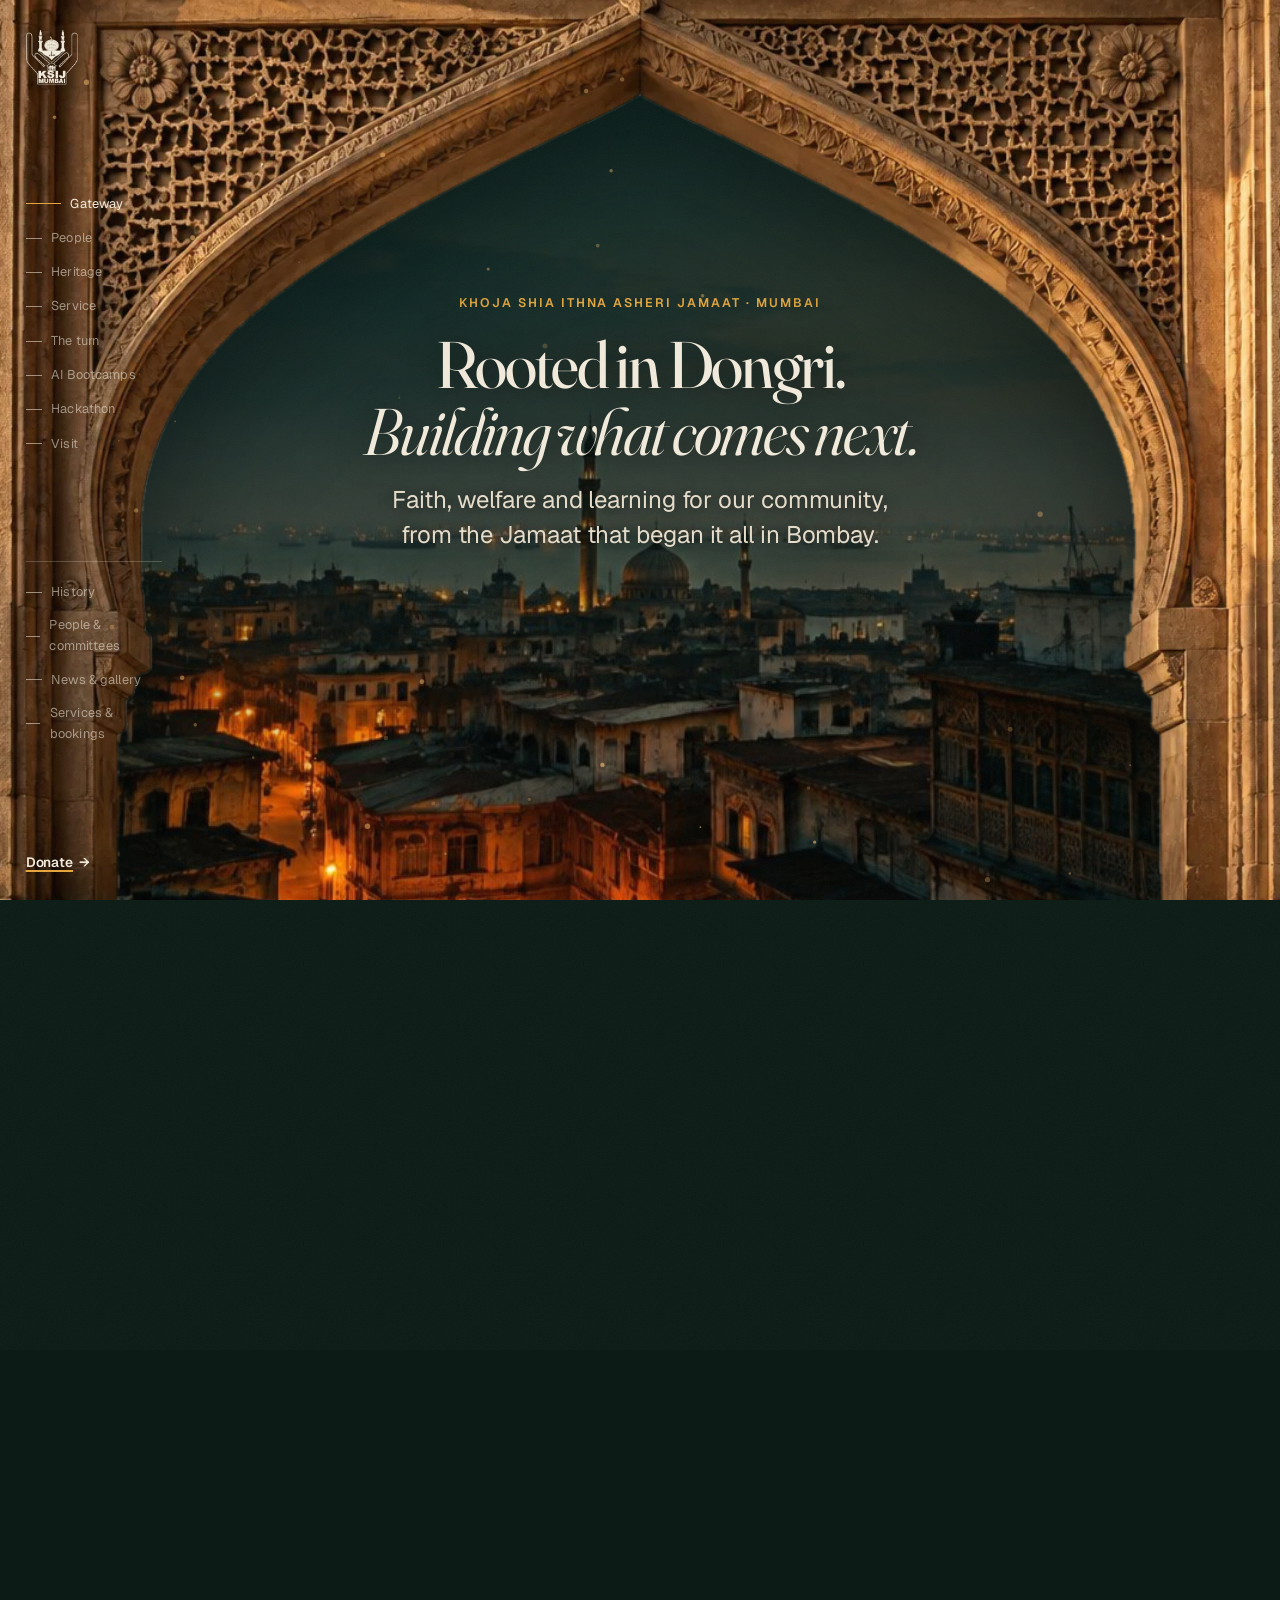
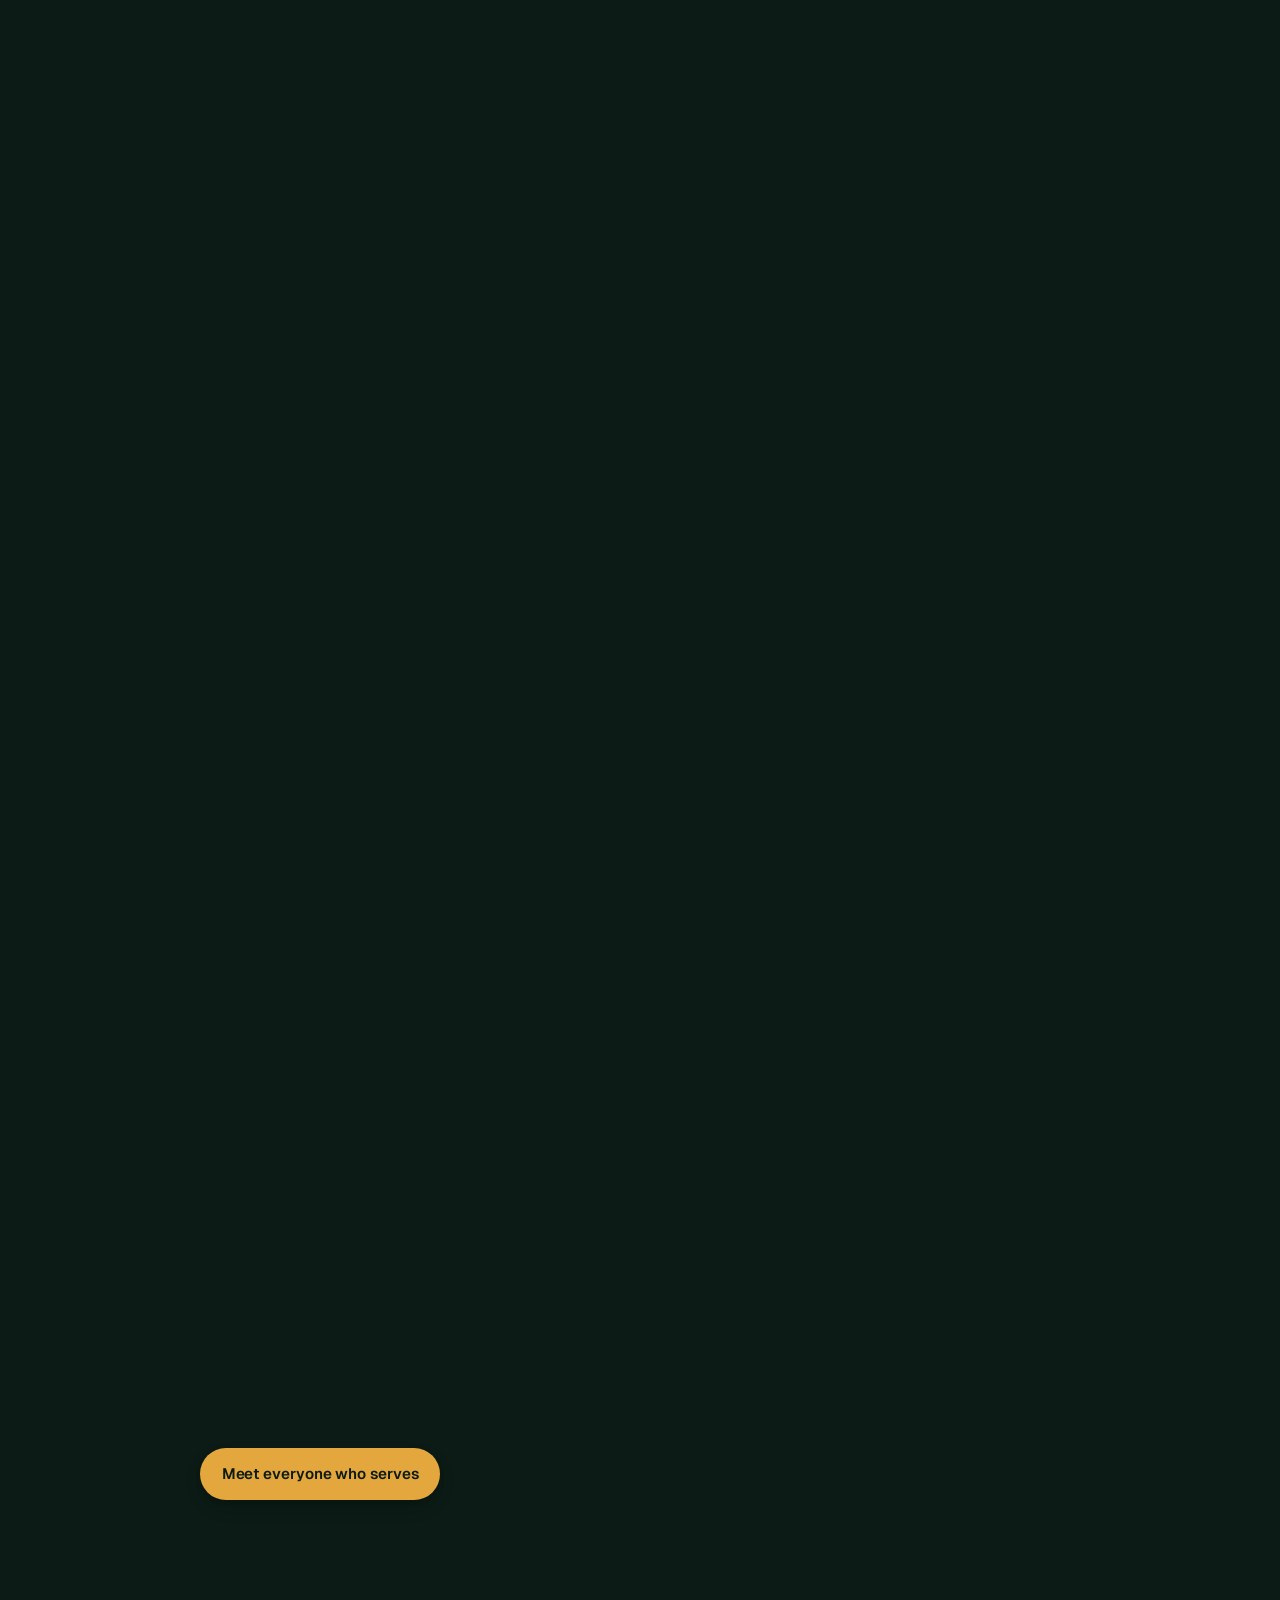
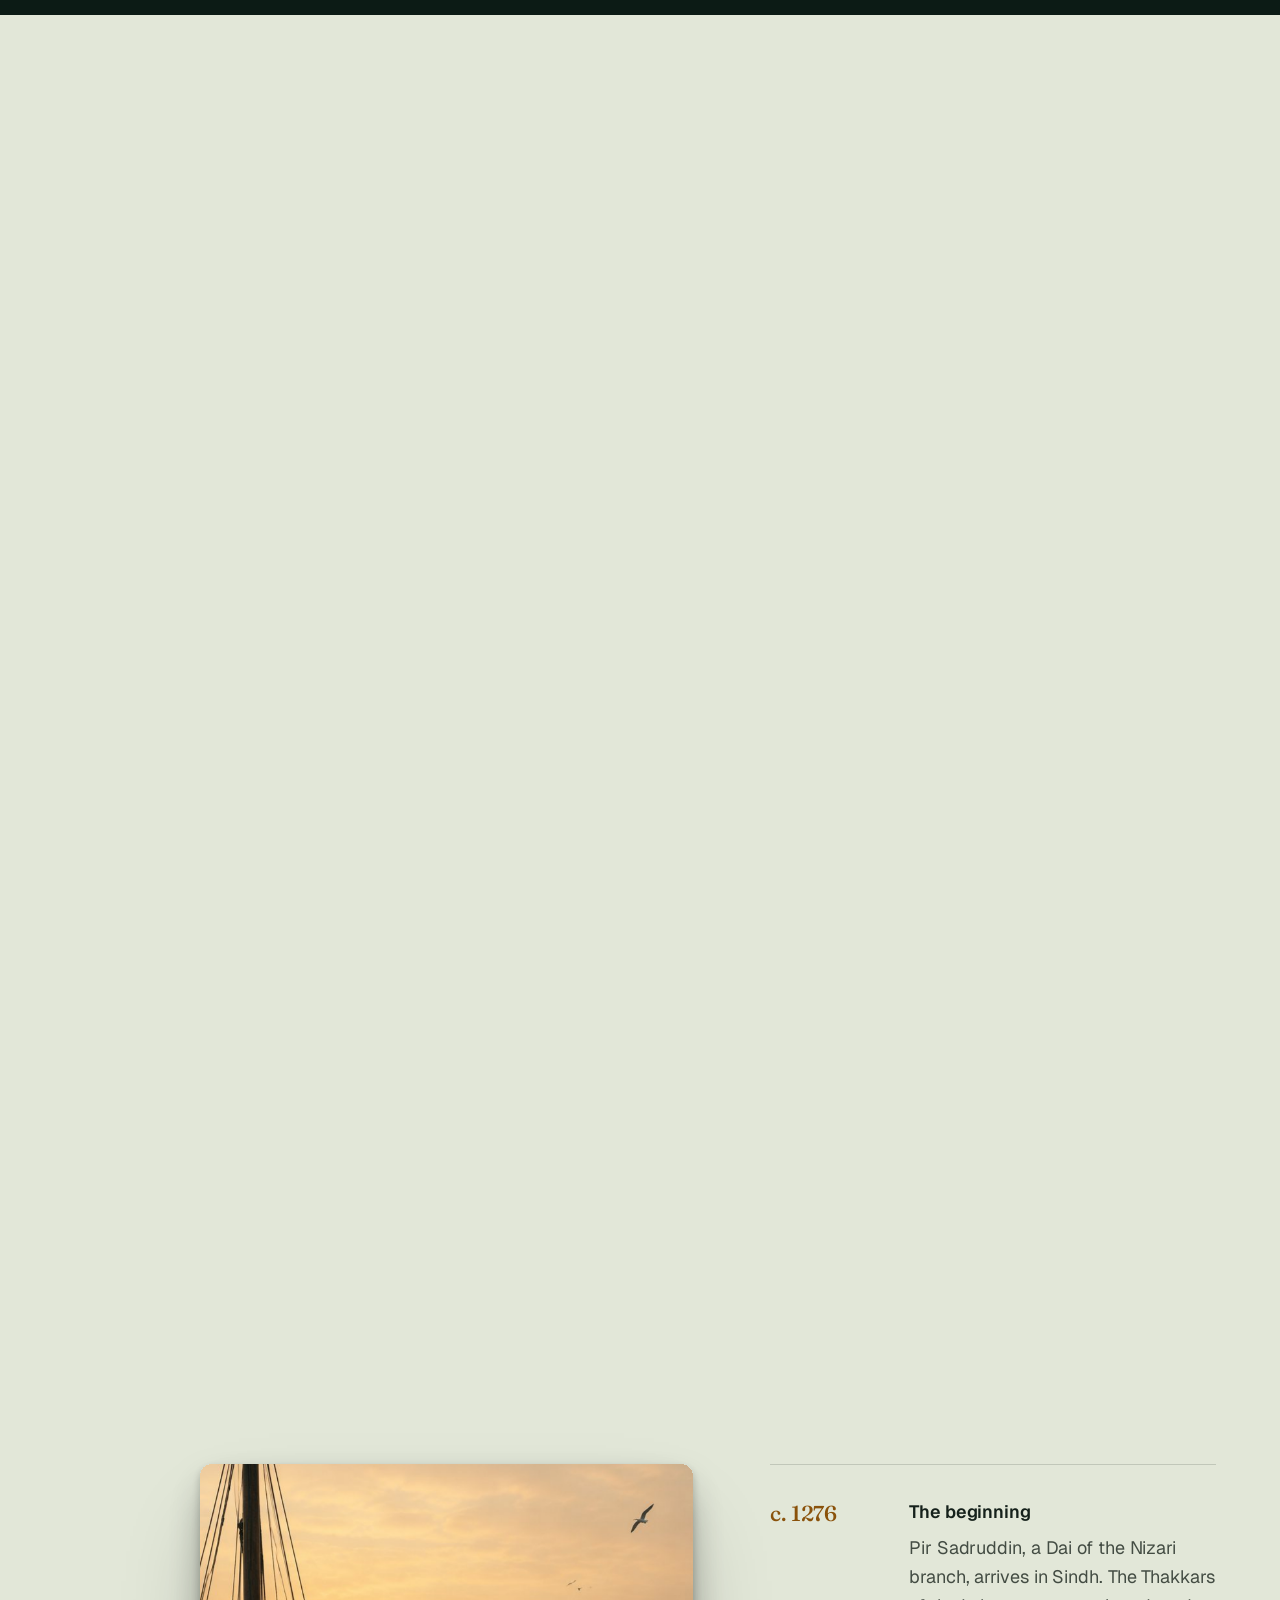
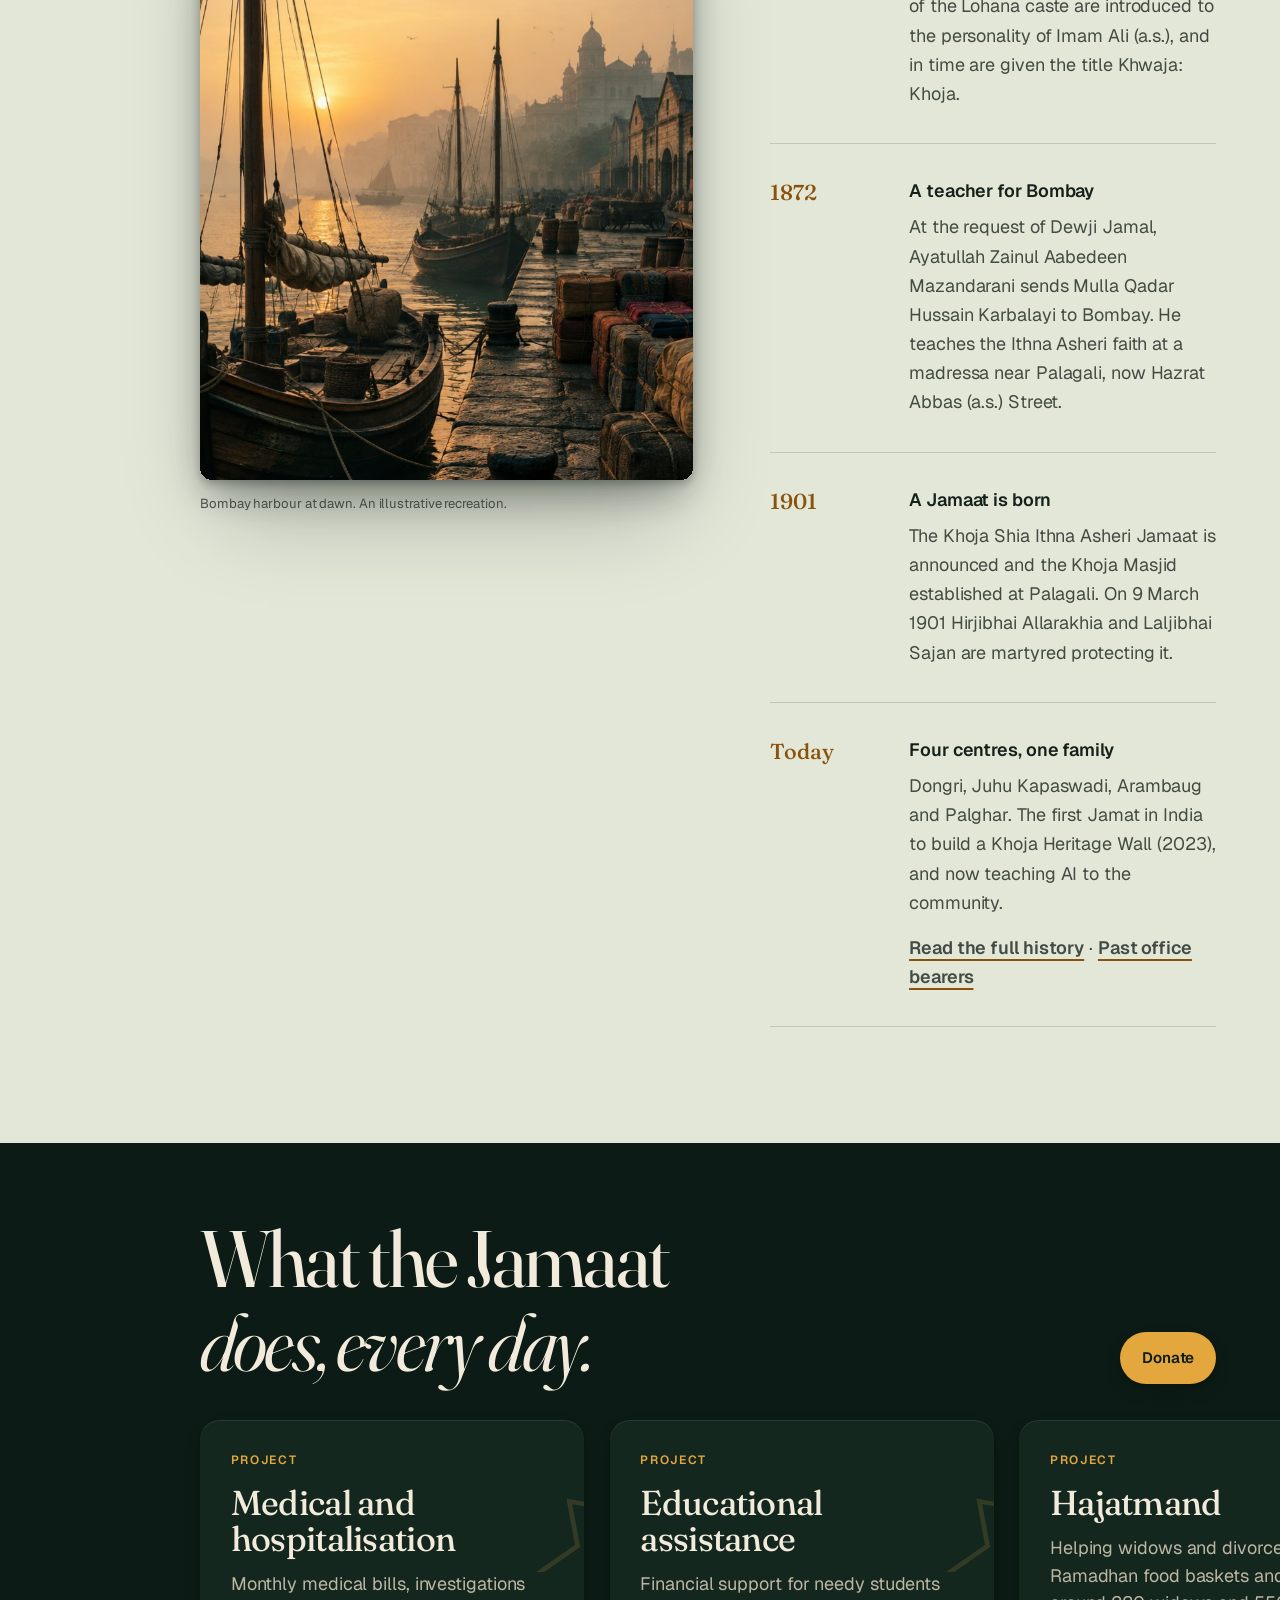
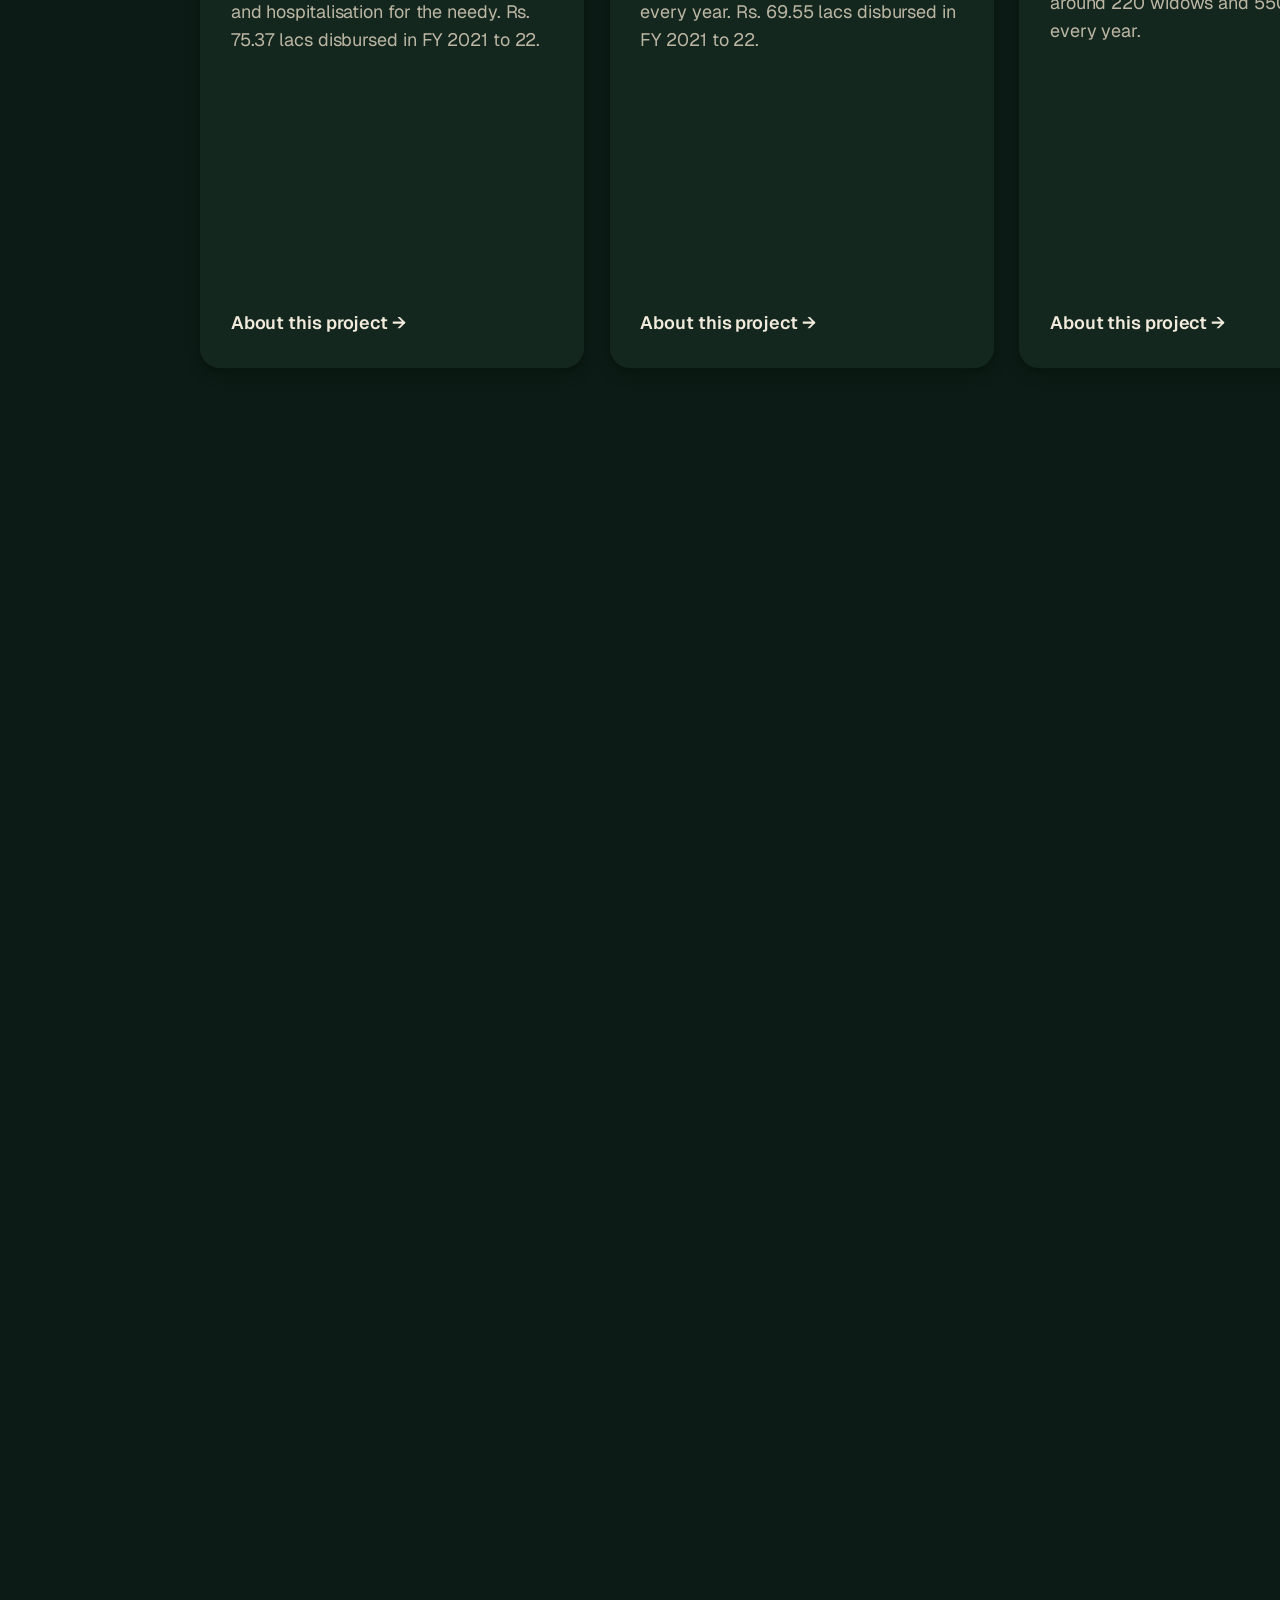
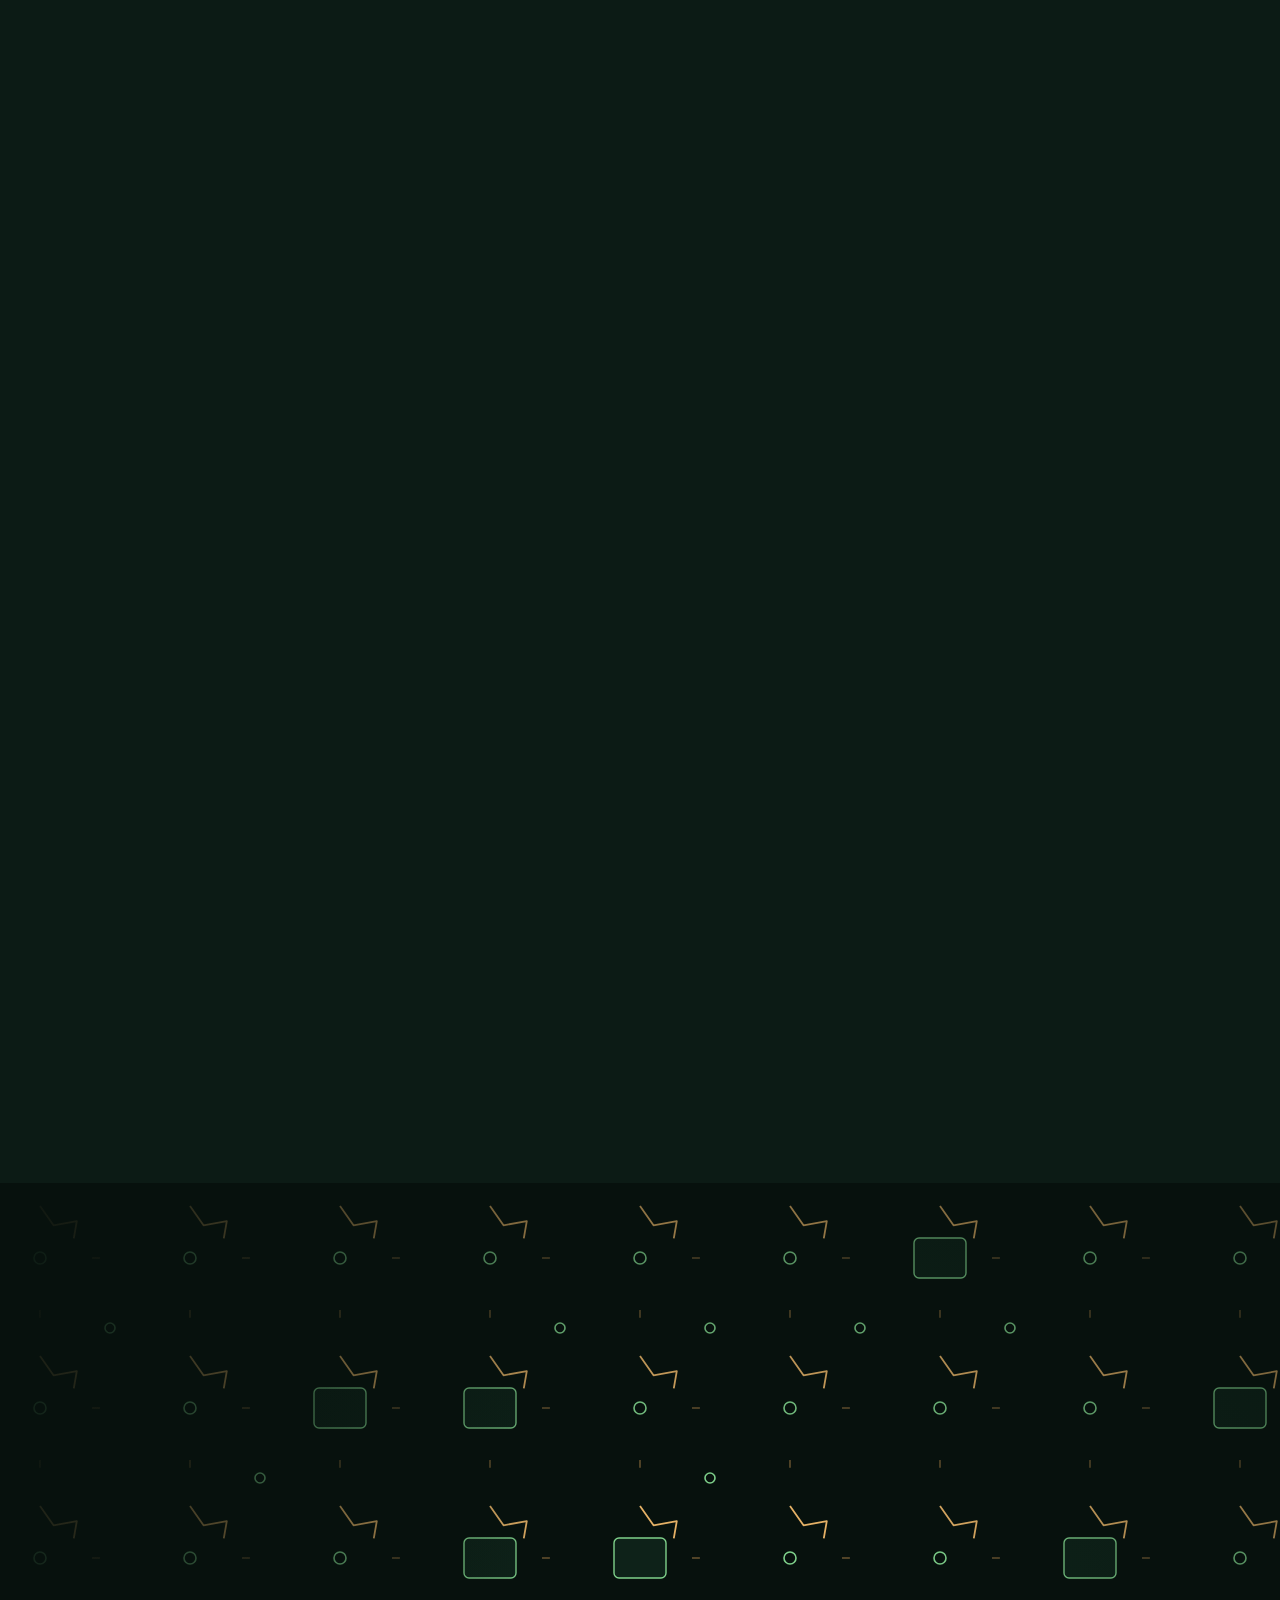
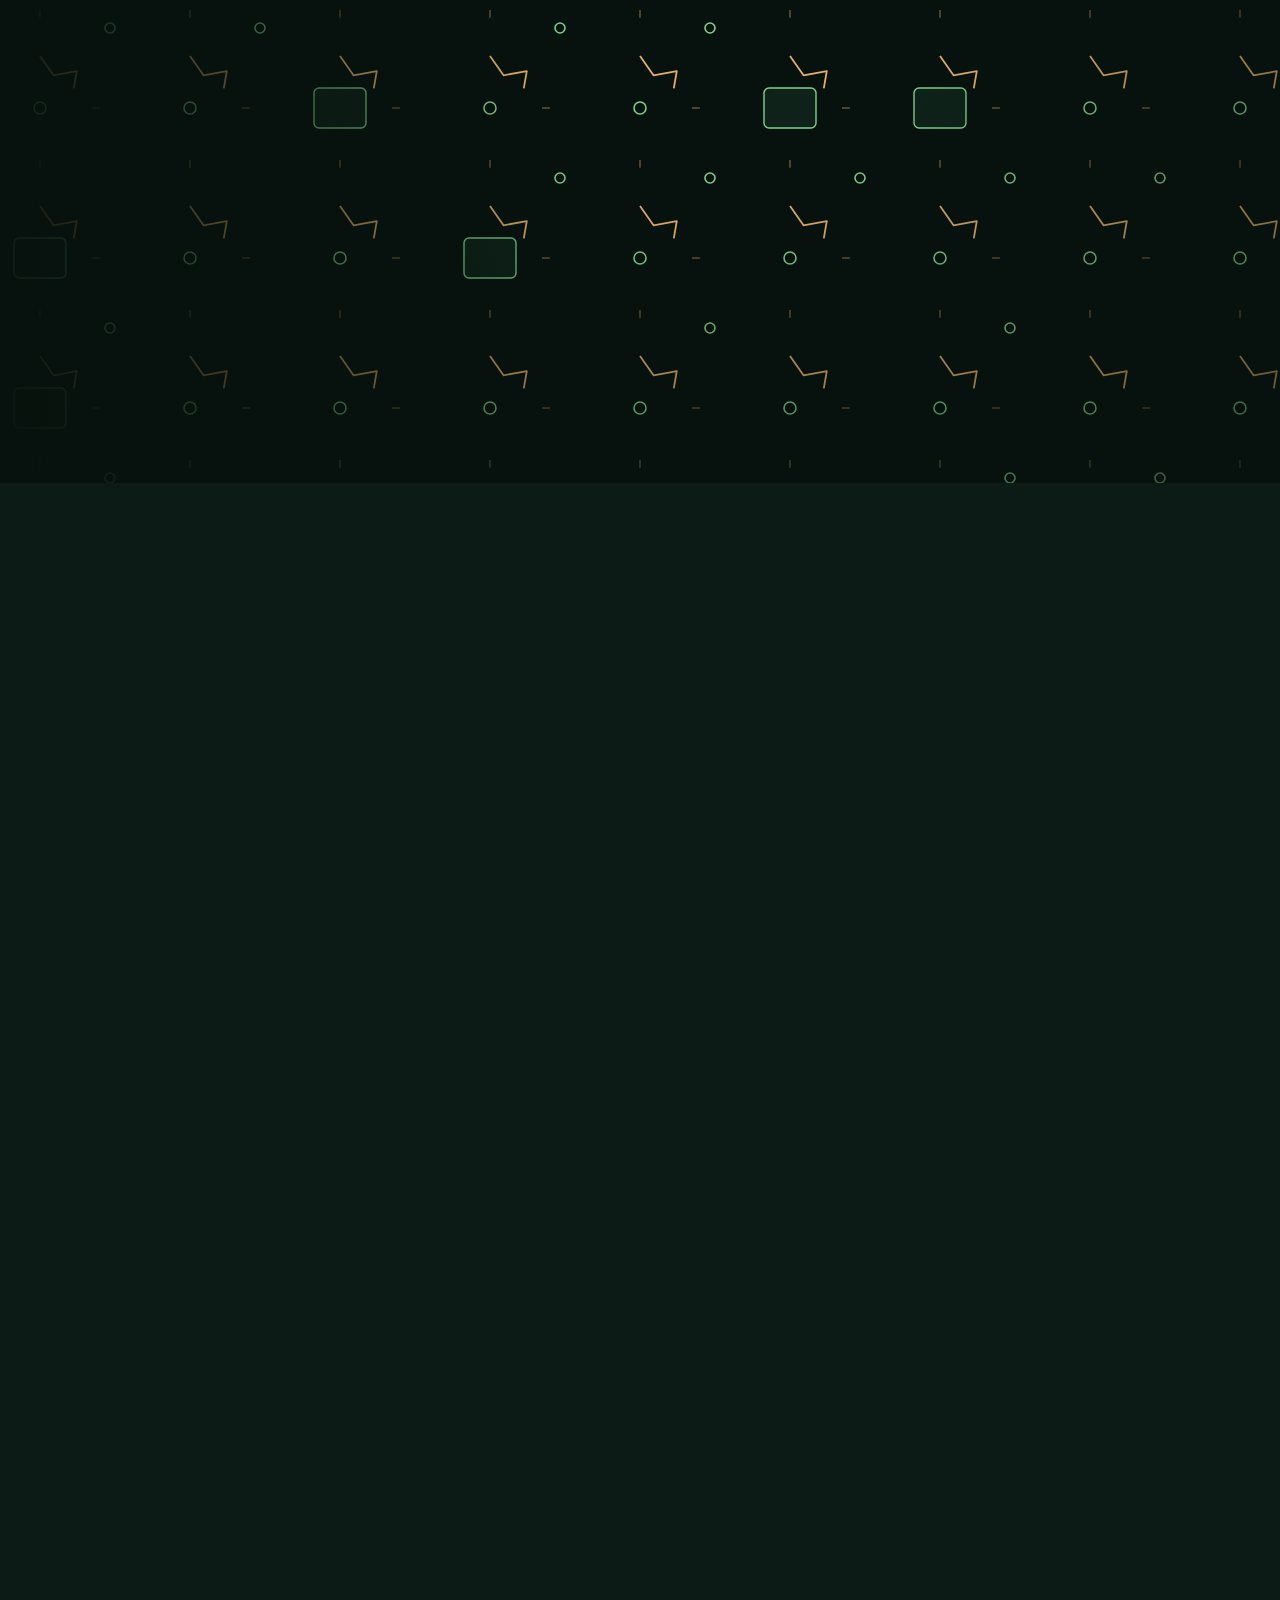
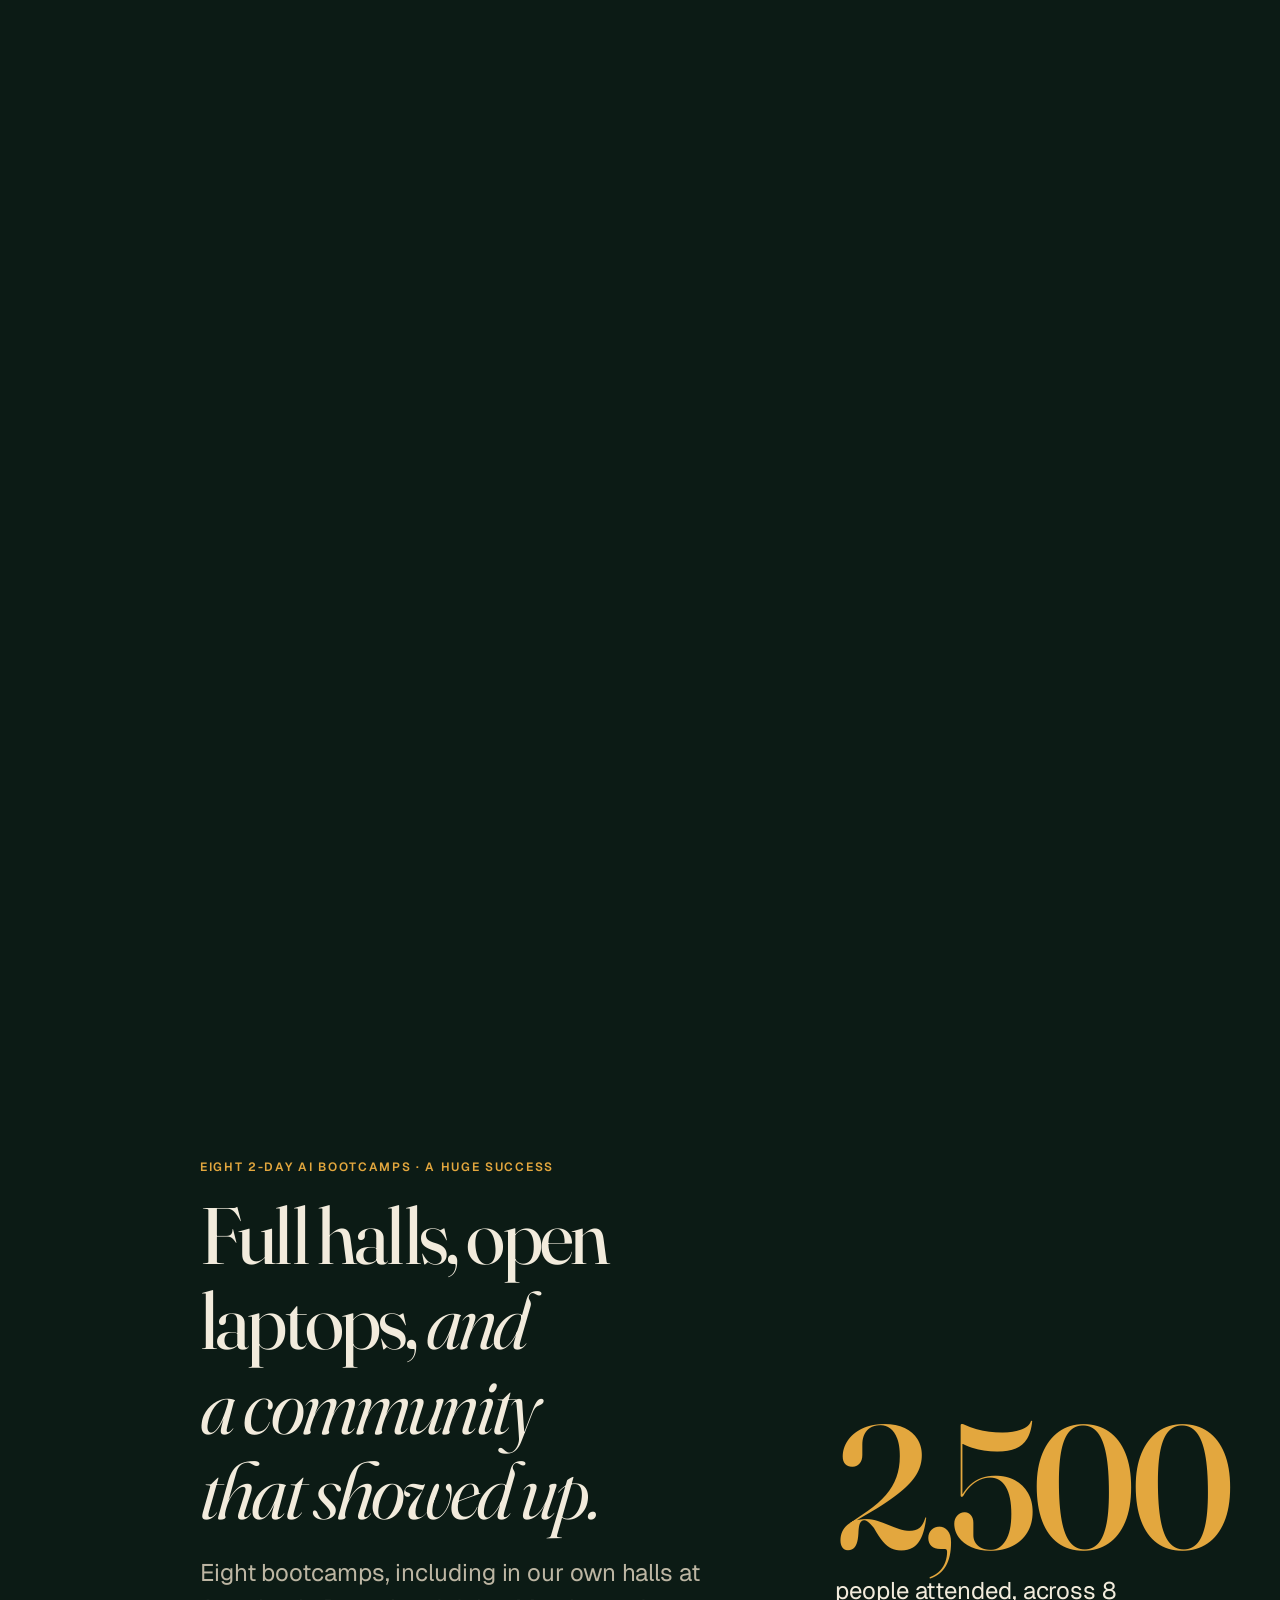
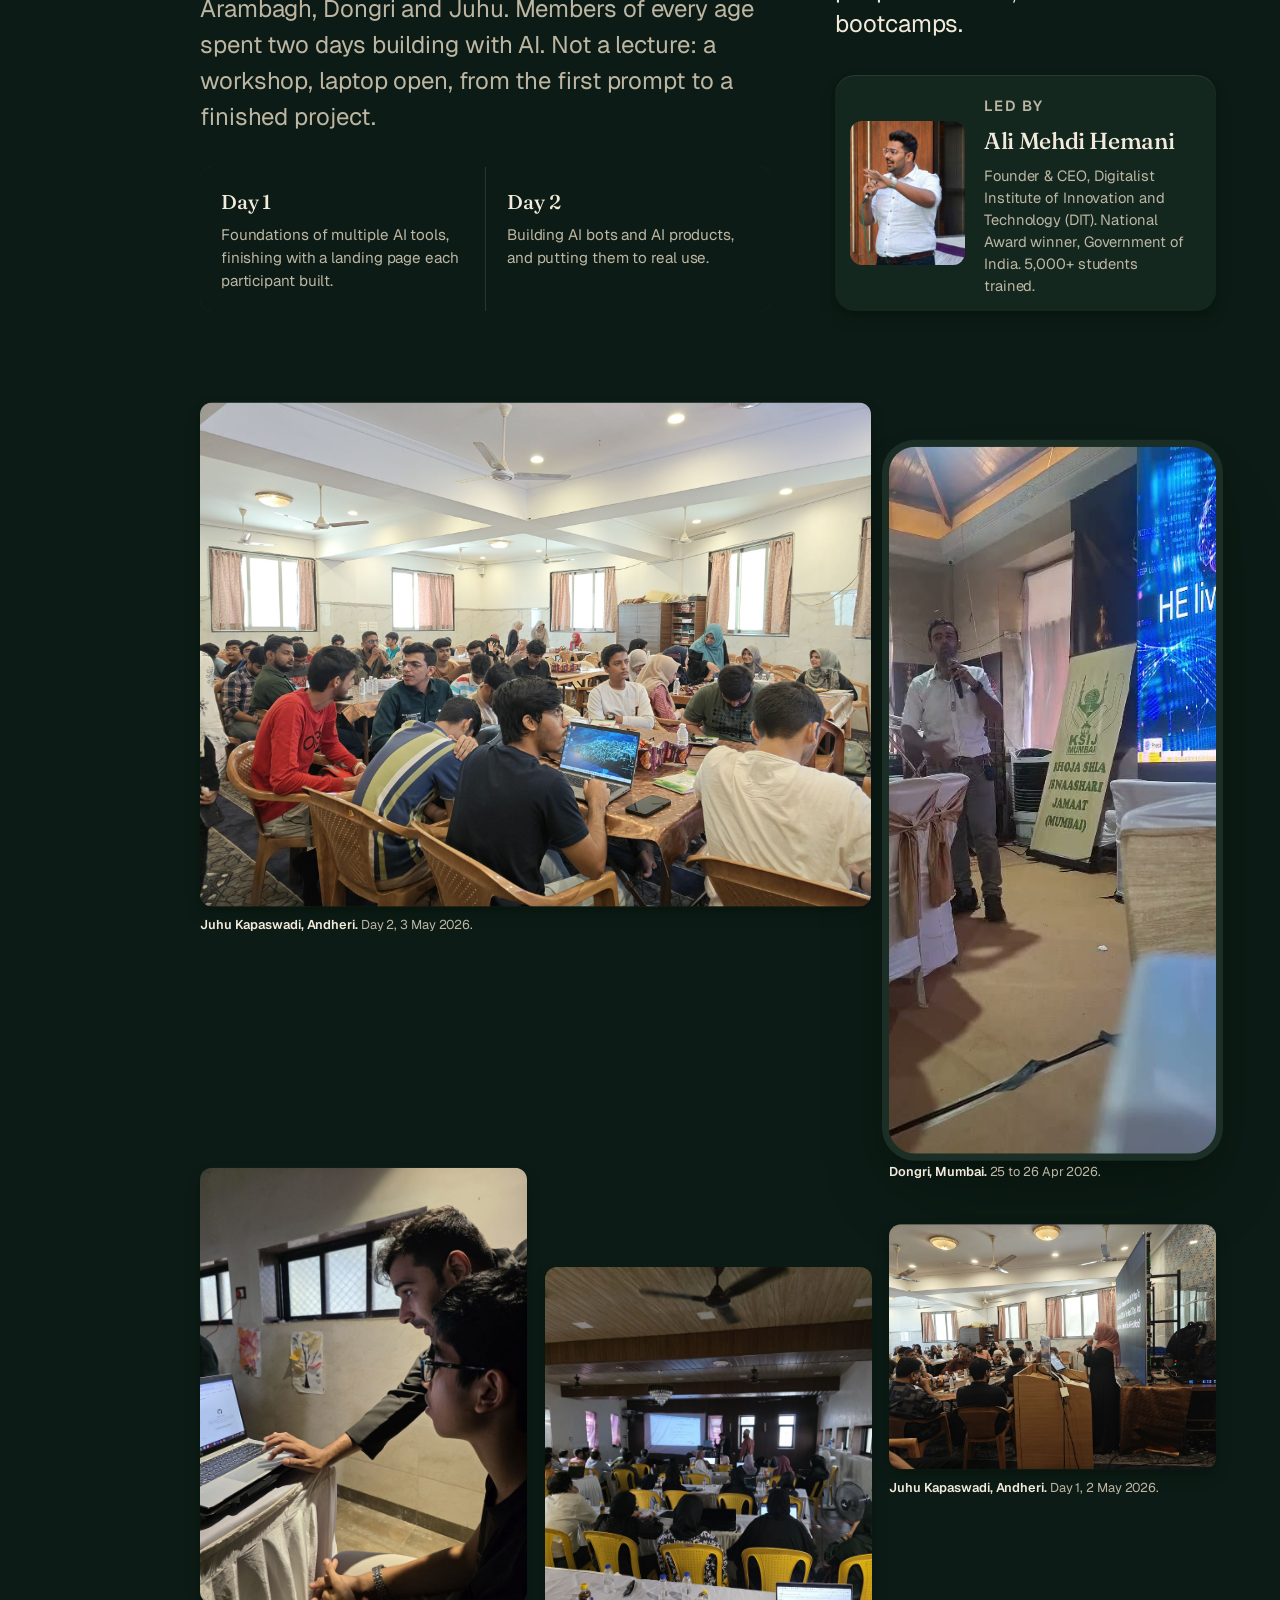
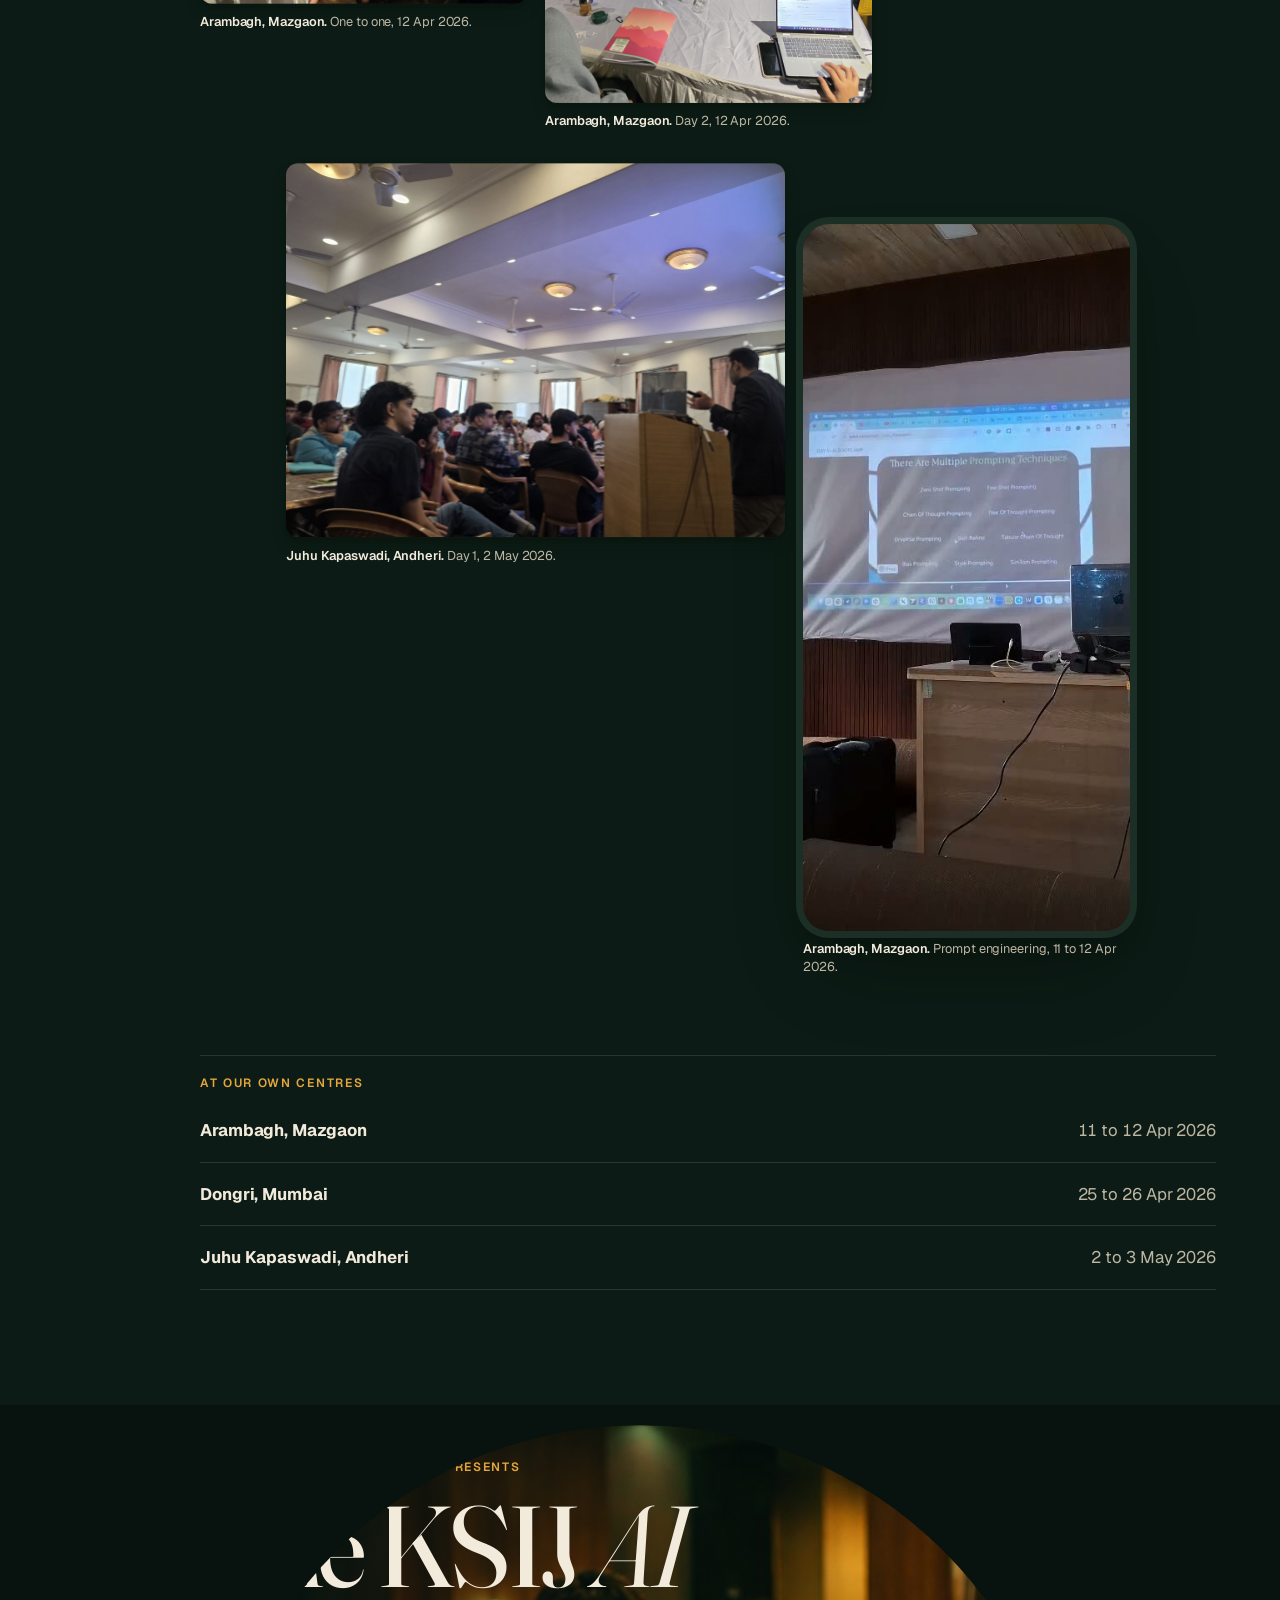
==== commit 9353eeaa: "Complete the Come Home arch, fix stray favicon markup, add Why we serve hadith Co-Authored-By: Claud" ====
--- a/index.html
+++ b/index.html
@@ -282,7 +282,7 @@
   .home { padding-bottom: 3rem; overflow: hidden; }
   .home__arch { position: relative; max-width: 46rem; margin: 0 auto; text-align: center; padding: clamp(6rem, 14vw, 11rem) clamp(1.5rem, 5vw, 4rem) clamp(3rem, 6vw, 5rem); }
   .home__arch svg { position: absolute; inset: 0; width: 100%; height: 100%; overflow: visible; }
-  .home__arch path { fill: none; stroke: var(--sc-accent); stroke-width: 1.5; vector-effect: non-scaling-stroke; }
+  .home__arch path { fill: none; stroke: var(--sc-accent); stroke-width: 1.5; stroke-linecap: round; }
   .home__arch h2 { font-size: var(--sc-t-3xl); line-height: 1; letter-spacing: var(--sc-track-tight); margin: 0; }
   .home__arch address { font-style: normal; margin-top: 1.2rem; color: var(--sc-ink-soft); line-height: 1.6; font-size: 1.05rem; }
   .home__arch .actions { margin-top: 2rem; display: flex; gap: 0.75rem; justify-content: center; flex-wrap: wrap; }
@@ -678,8 +678,9 @@
   <!-- VISIT · the arch returns as a line -->
   <section class="chapter home ground-forest" id="visit" data-sc-act="flow" data-chapter="visit" data-ground="forest">
     <div class="home__arch">
-      <svg viewBox="0 0 400 300" preserveAspectRatio="none" aria-hidden="true">
-        <path id="homeArch" pathLength="1" d="M8 300 V120 C8 70 120 40 200 2 C280 40 392 70 392 120 V300"/>
+      <svg class="home__arch-svg" aria-hidden="true">
+        <path class="home-arch" pathLength="1"/>
+        <path class="home-arch" pathLength="1"/>
       </svg>
       <div data-sc-in data-sc-stagger="80">
         <div class="label">Come home</div>
@@ -864,12 +865,29 @@
   }
 
   /* ---------------- Home arch line ---------------- */
-  var home = document.getElementById('visit'), arch = document.getElementById('homeArch');
-  arch.style.strokeDasharray = '1 1';
+  var homeBox = document.querySelector('.home__arch'), arches = document.querySelectorAll('.home-arch'), archMax = 0;
+  arches.forEach(function (a) { a.style.strokeDasharray = '1 1'; a.style.strokeDashoffset = reduce ? 0 : 1; });
+  // Built at the box's real pixel size, so the arch is never stretched and the
+  // dash maths (pathLength = 1) holds exactly.
+  function buildArch() {
+    var w = homeBox.clientWidth, h = homeBox.clientHeight, svg = homeBox.querySelector('svg');
+    svg.setAttribute('viewBox', '0 0 ' + w + ' ' + h);
+    var x0 = 2, x1 = w - 2, mid = w / 2, top = 2, spring = Math.min(h * 0.42, w * 0.5), base = h;
+    arches[0].setAttribute('d', 'M' + x0 + ' ' + base + ' V' + spring + ' C' + x0 + ' ' + (spring * 0.55) + ' ' + (w * 0.3) + ' ' + (spring * 0.3) + ' ' + mid + ' ' + top);
+    arches[1].setAttribute('d', 'M' + x1 + ' ' + base + ' V' + spring + ' C' + x1 + ' ' + (spring * 0.55) + ' ' + (w * 0.7) + ' ' + (spring * 0.3) + ' ' + mid + ' ' + top);
+  }
+  buildArch(); addEventListener('resize', buildArch, { passive: true });
+  if (document.fonts && document.fonts.ready) document.fonts.ready.then(buildArch);
   function homeFrame() {
-    var r = home.getBoundingClientRect();
-    var p = clamp01((vh - r.top) / (vh * 0.9));
-    arch.style.strokeDashoffset = reduce ? 0 : (1 - smooth(0.1, 0.95, p)).toFixed(3);
+    if (reduce) return;
+    var r = homeBox.getBoundingClientRect();
+    // Both sides rise from their bases and meet at the apex. Complete while the
+    // arch is still well inside the viewport, and never undraw once finished.
+    var p = clamp01((vh * 0.92 - r.top) / (r.height * 0.75));
+    if (p <= archMax && archMax >= 1) return;
+    archMax = Math.max(archMax, p);
+    var off = (1 - smooth(0, 1, archMax)).toFixed(3);
+    arches.forEach(function (a) { a.style.strokeDashoffset = off; });
   }
 
   /* ---------------- Folio: which chapter are we in ---------------- */
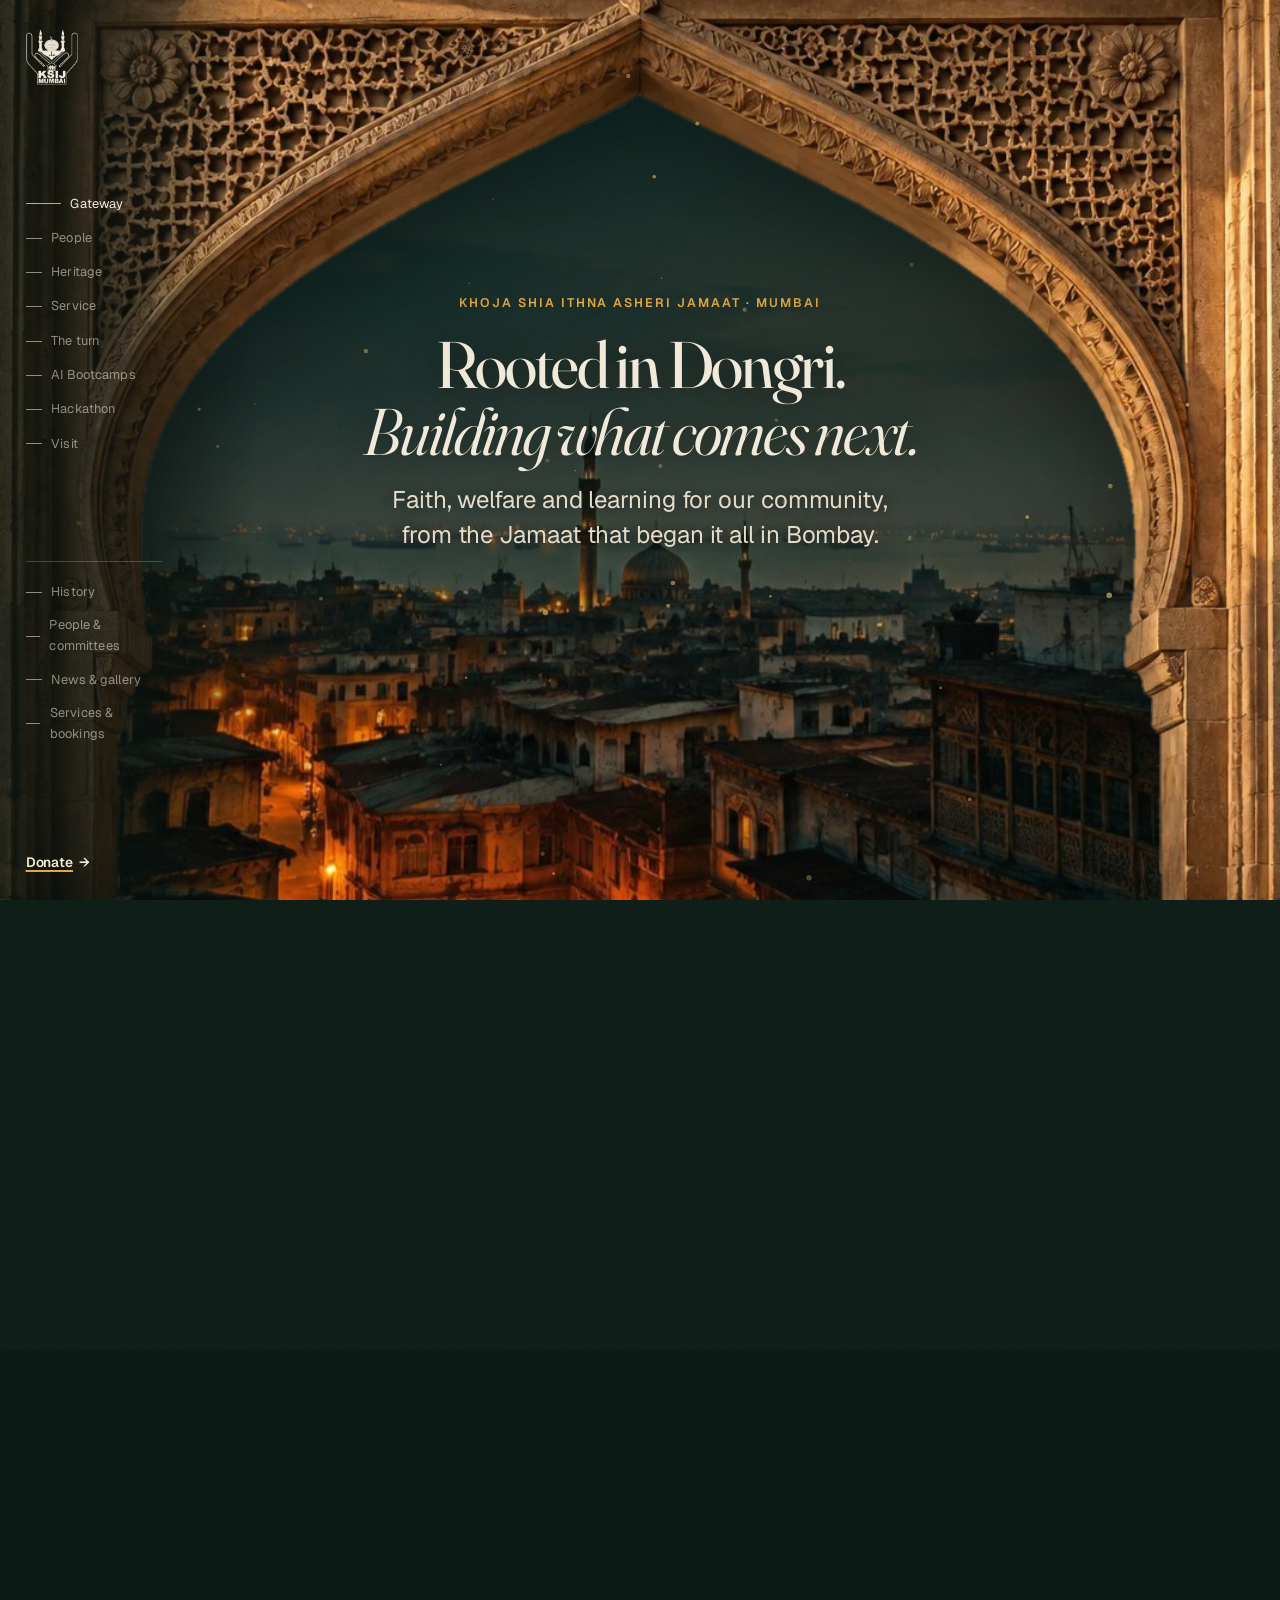
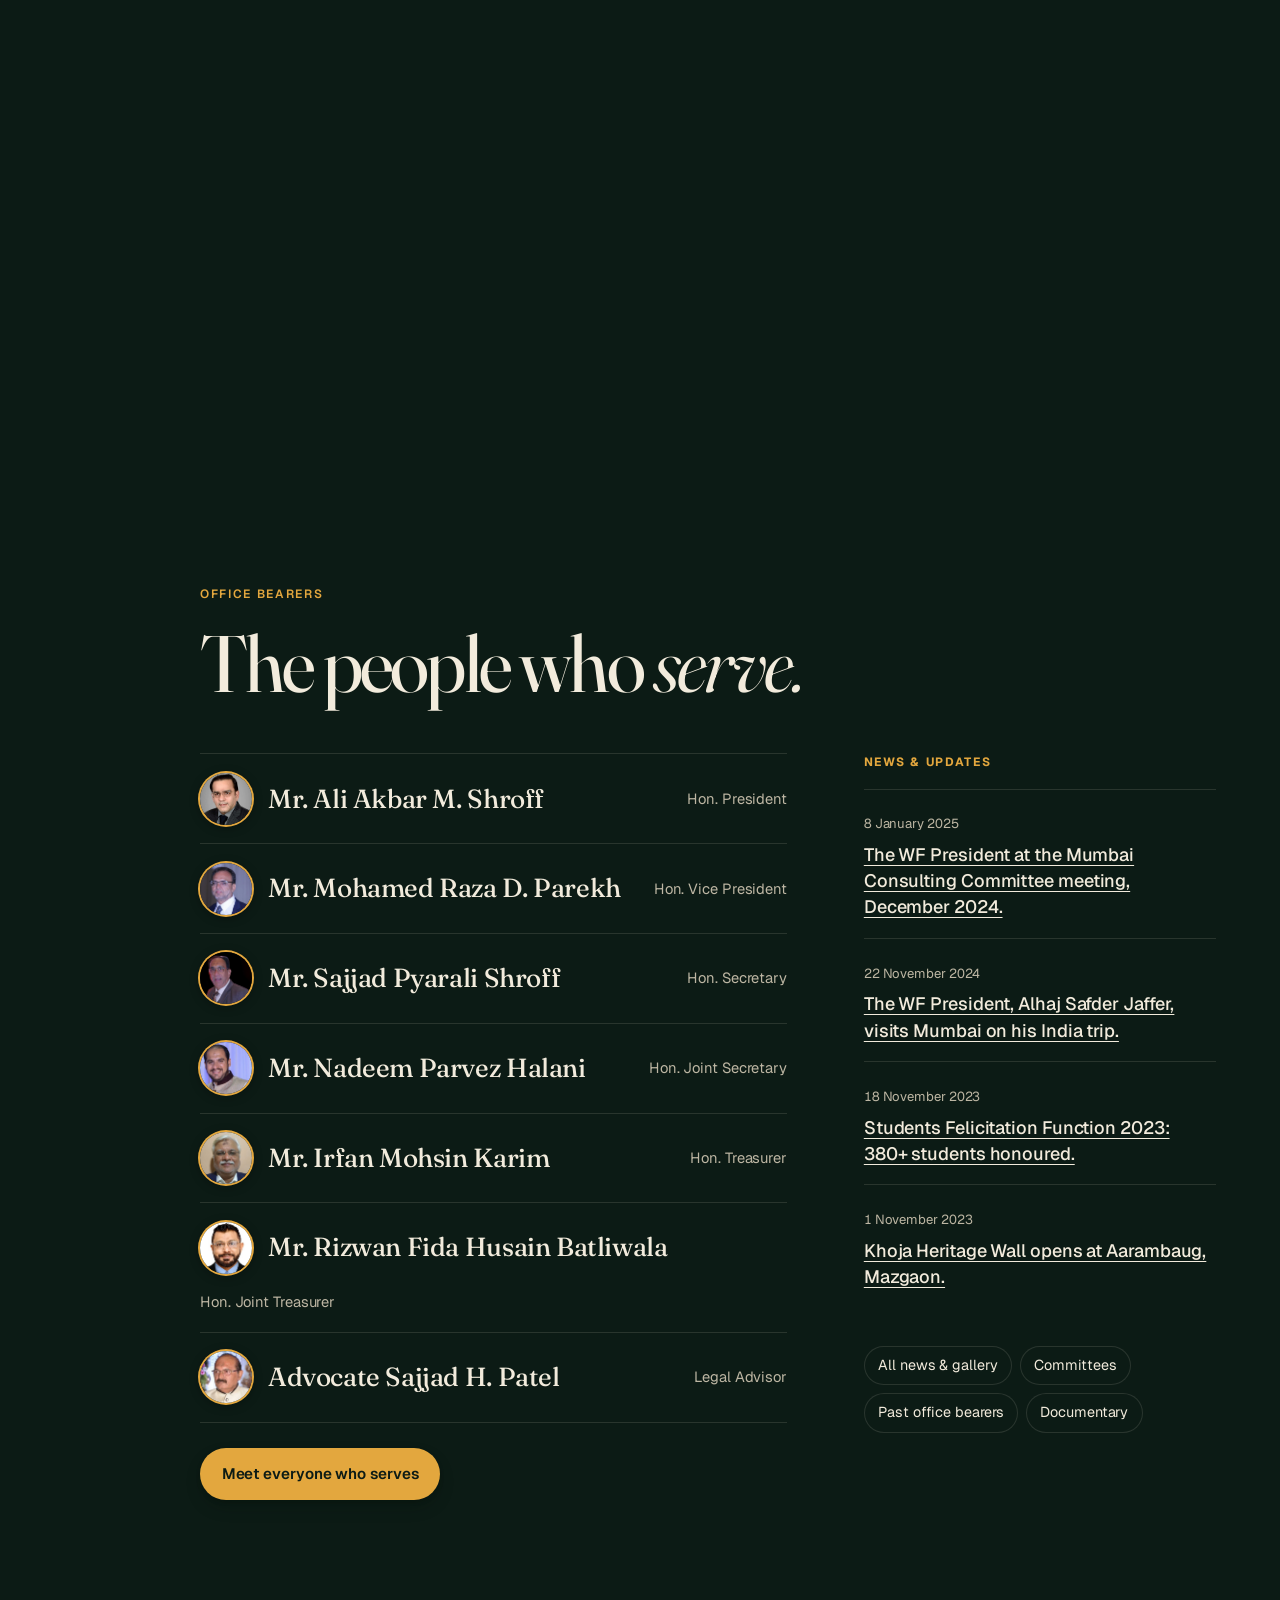
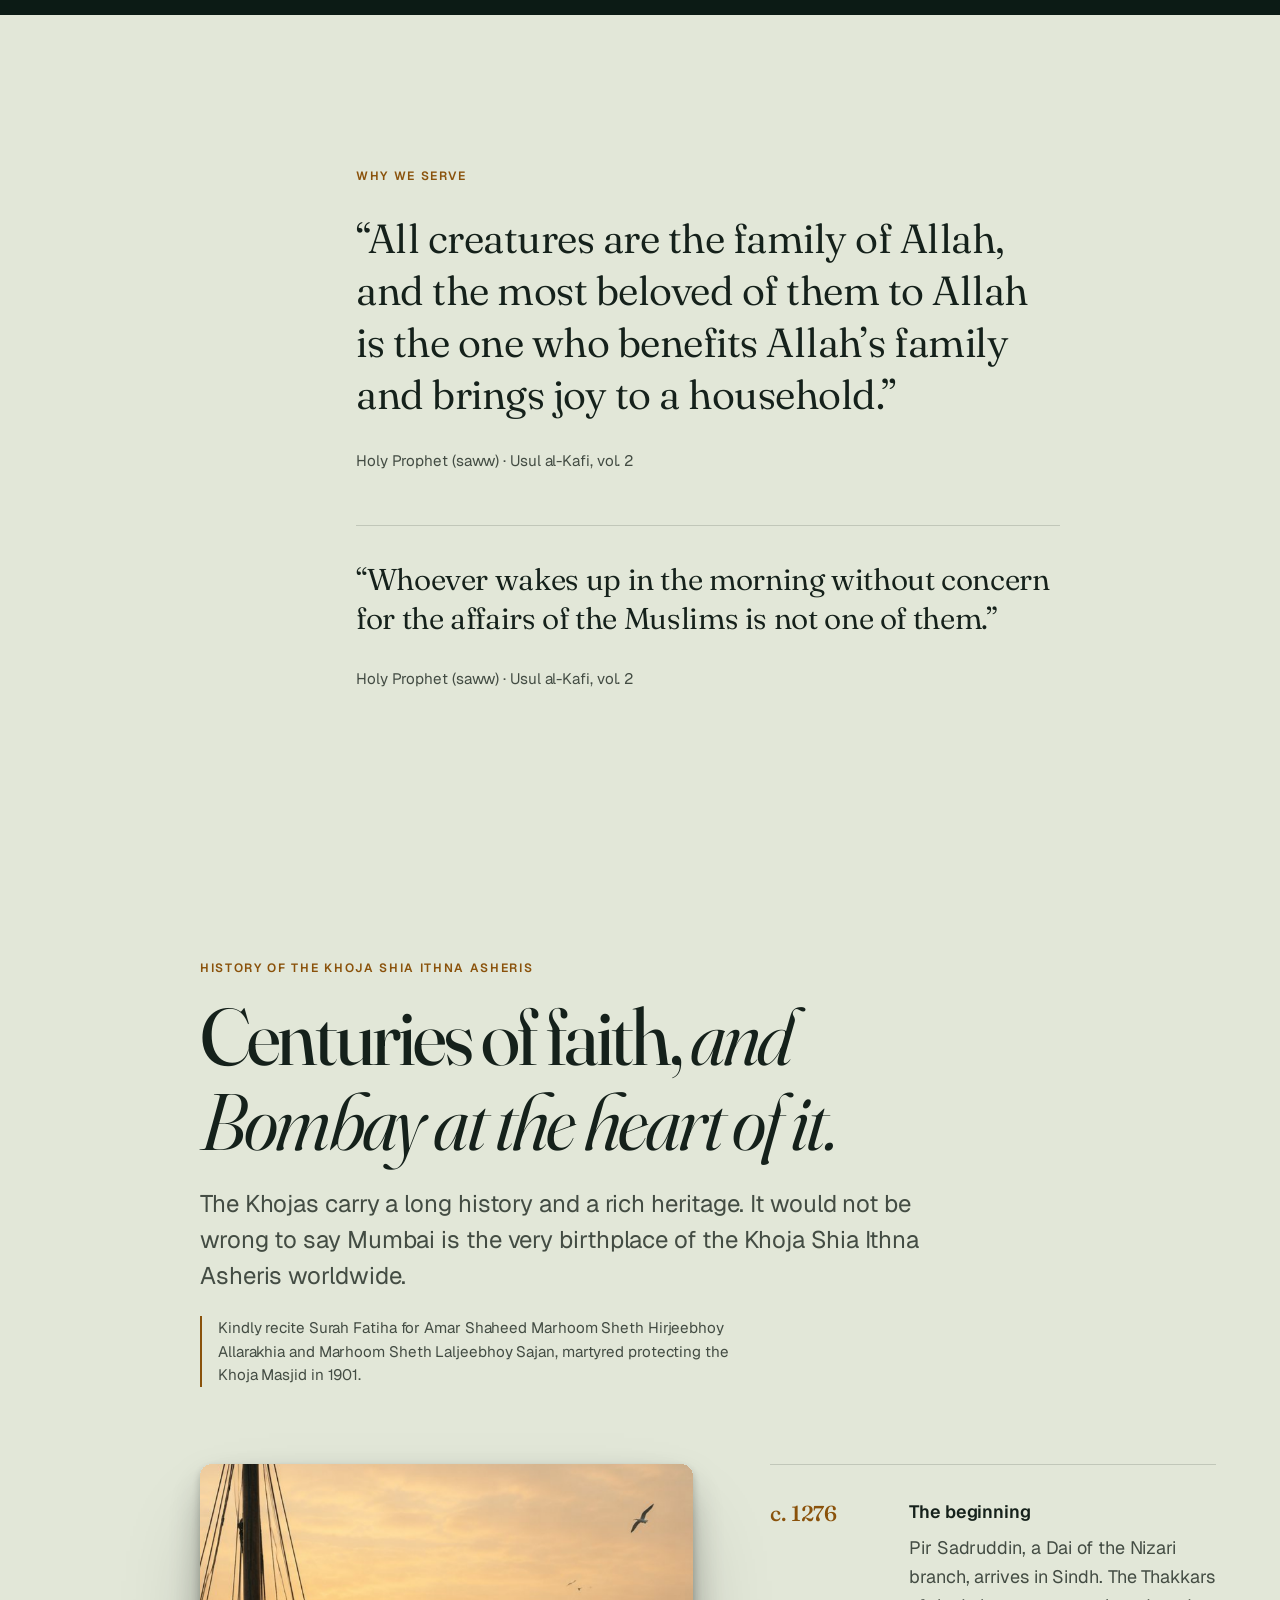
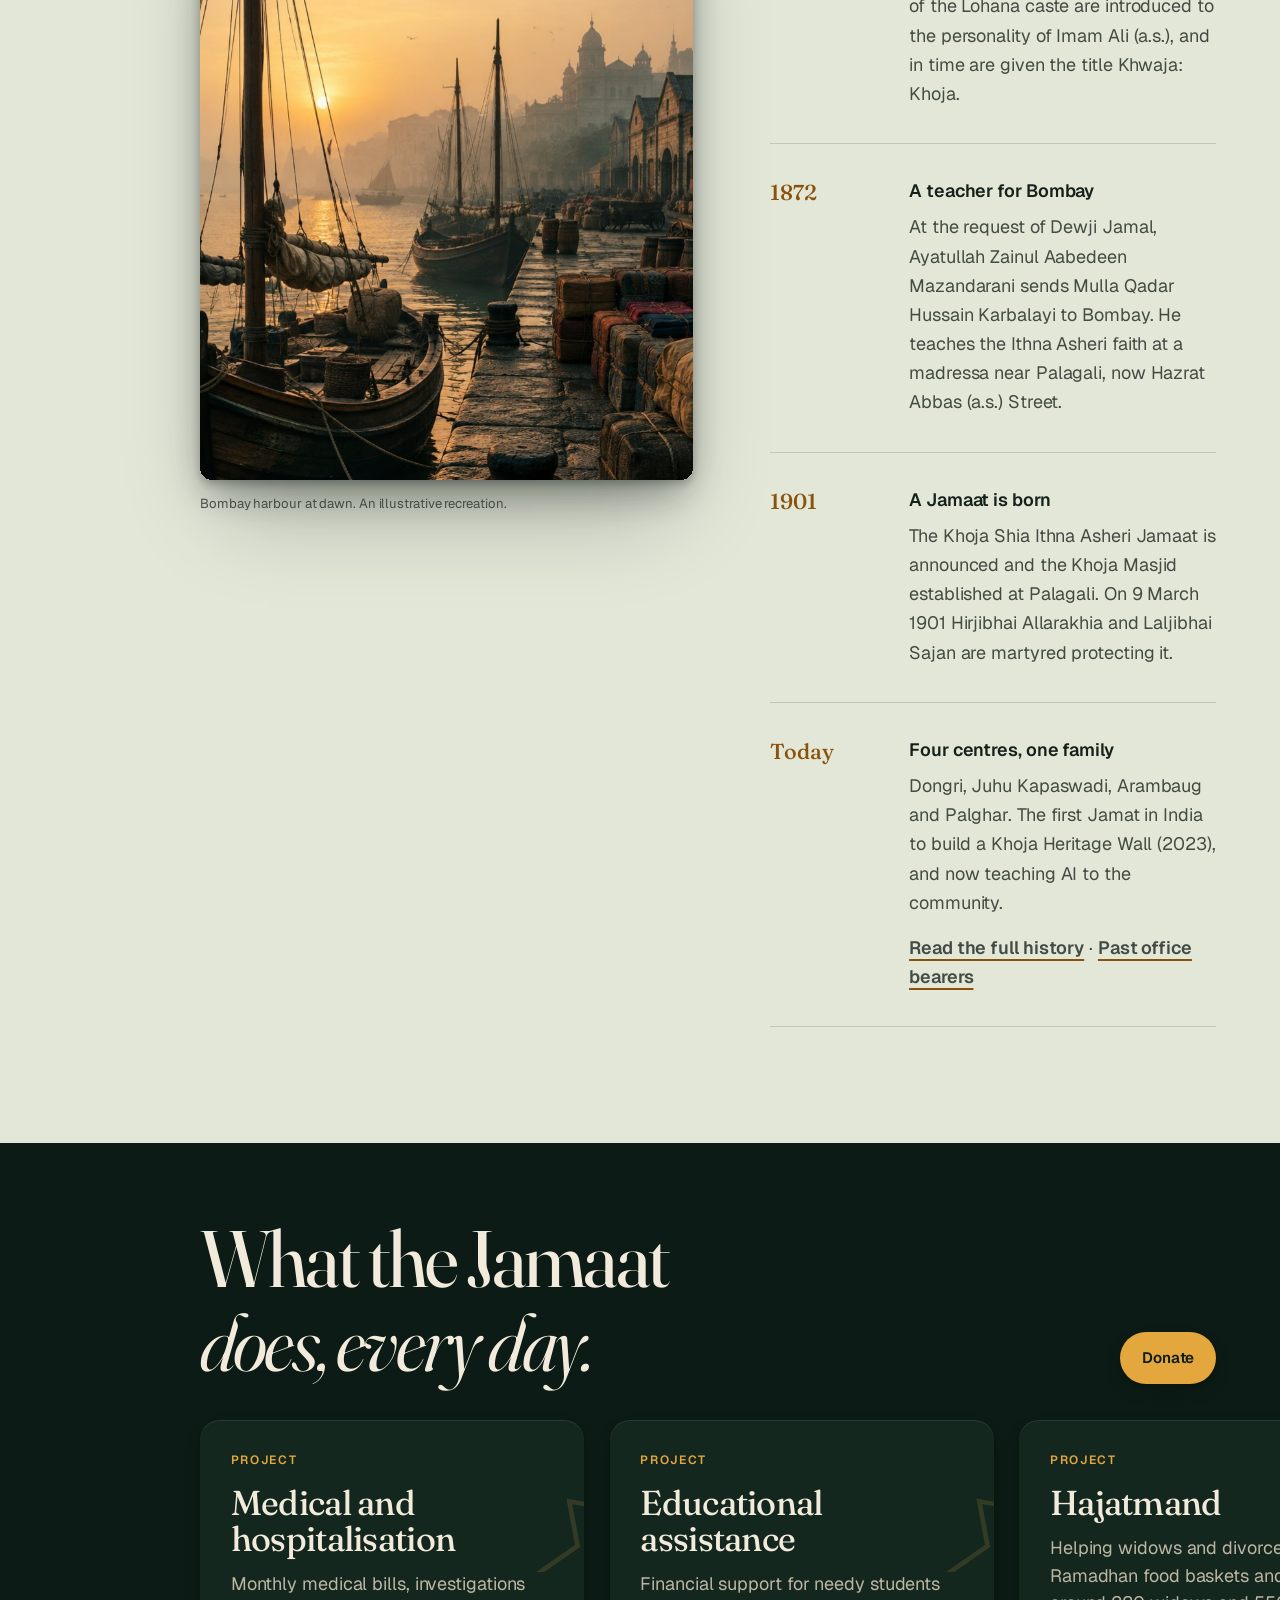
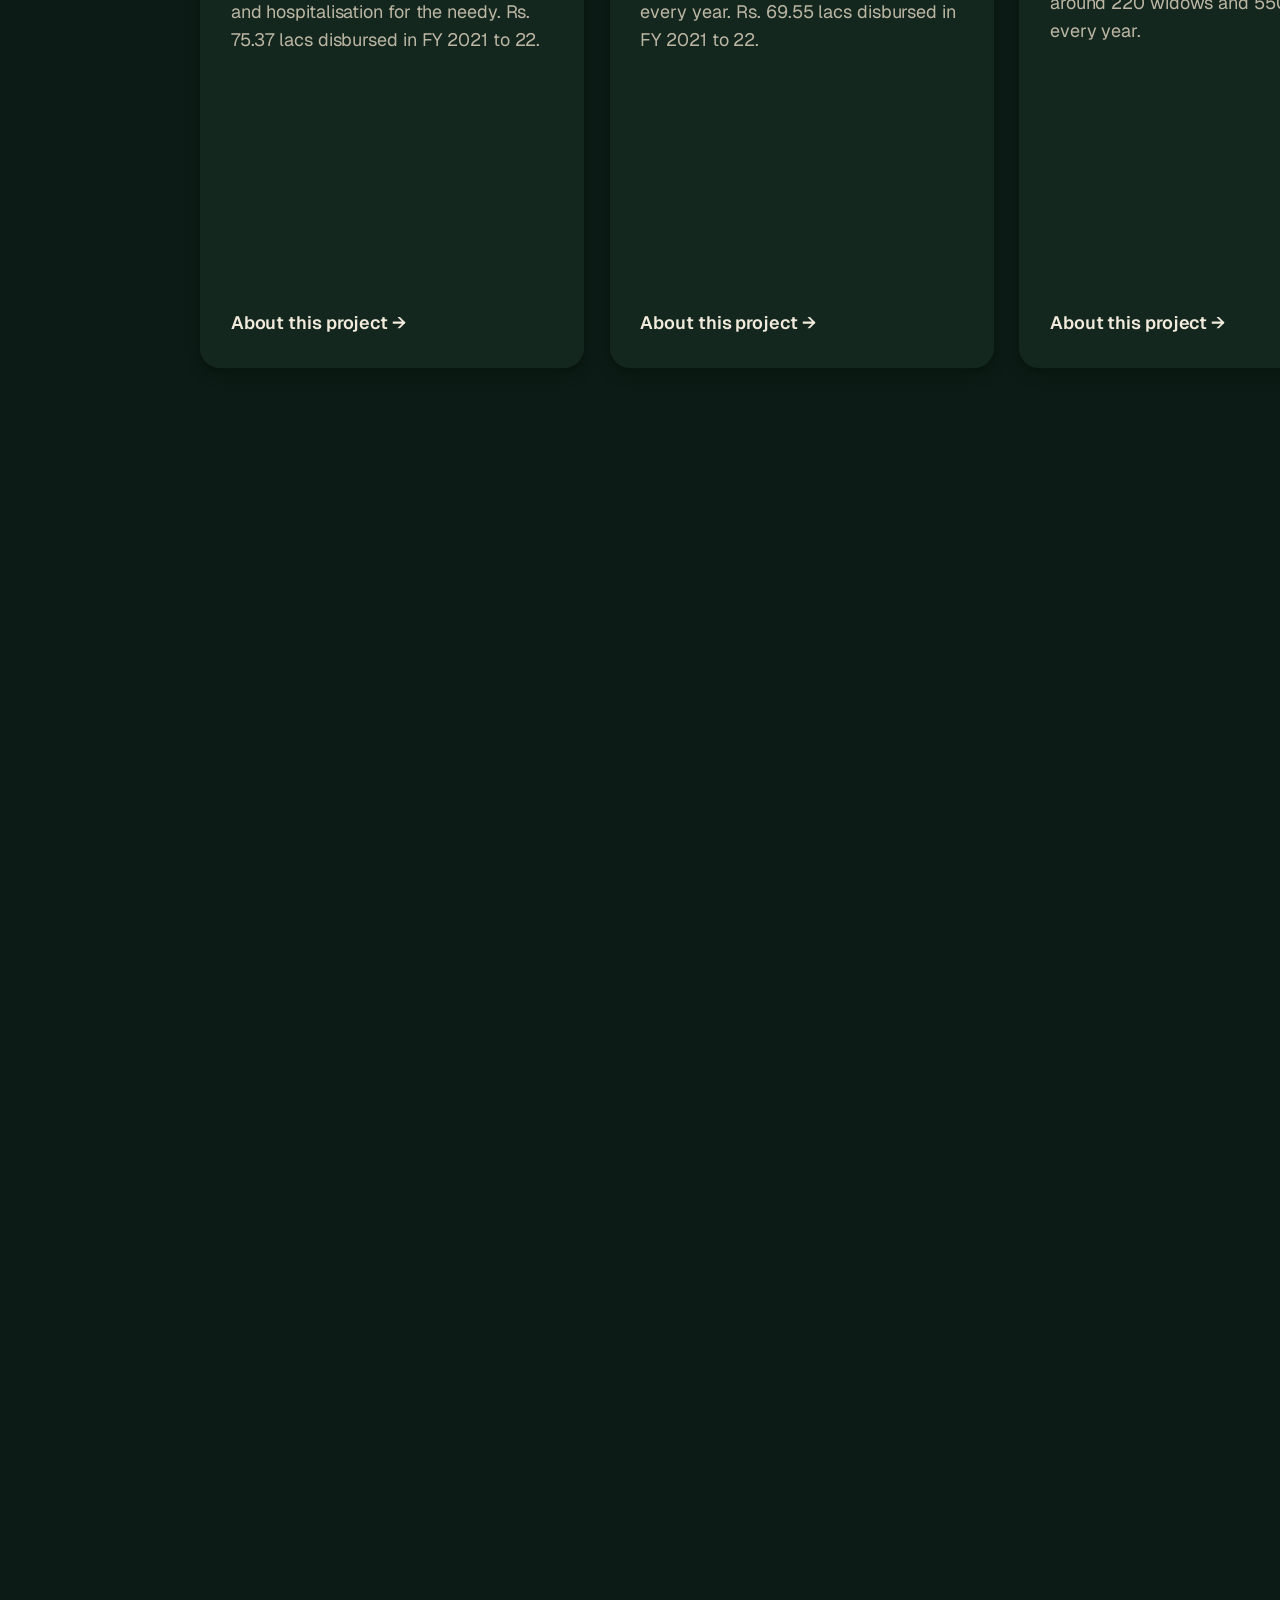
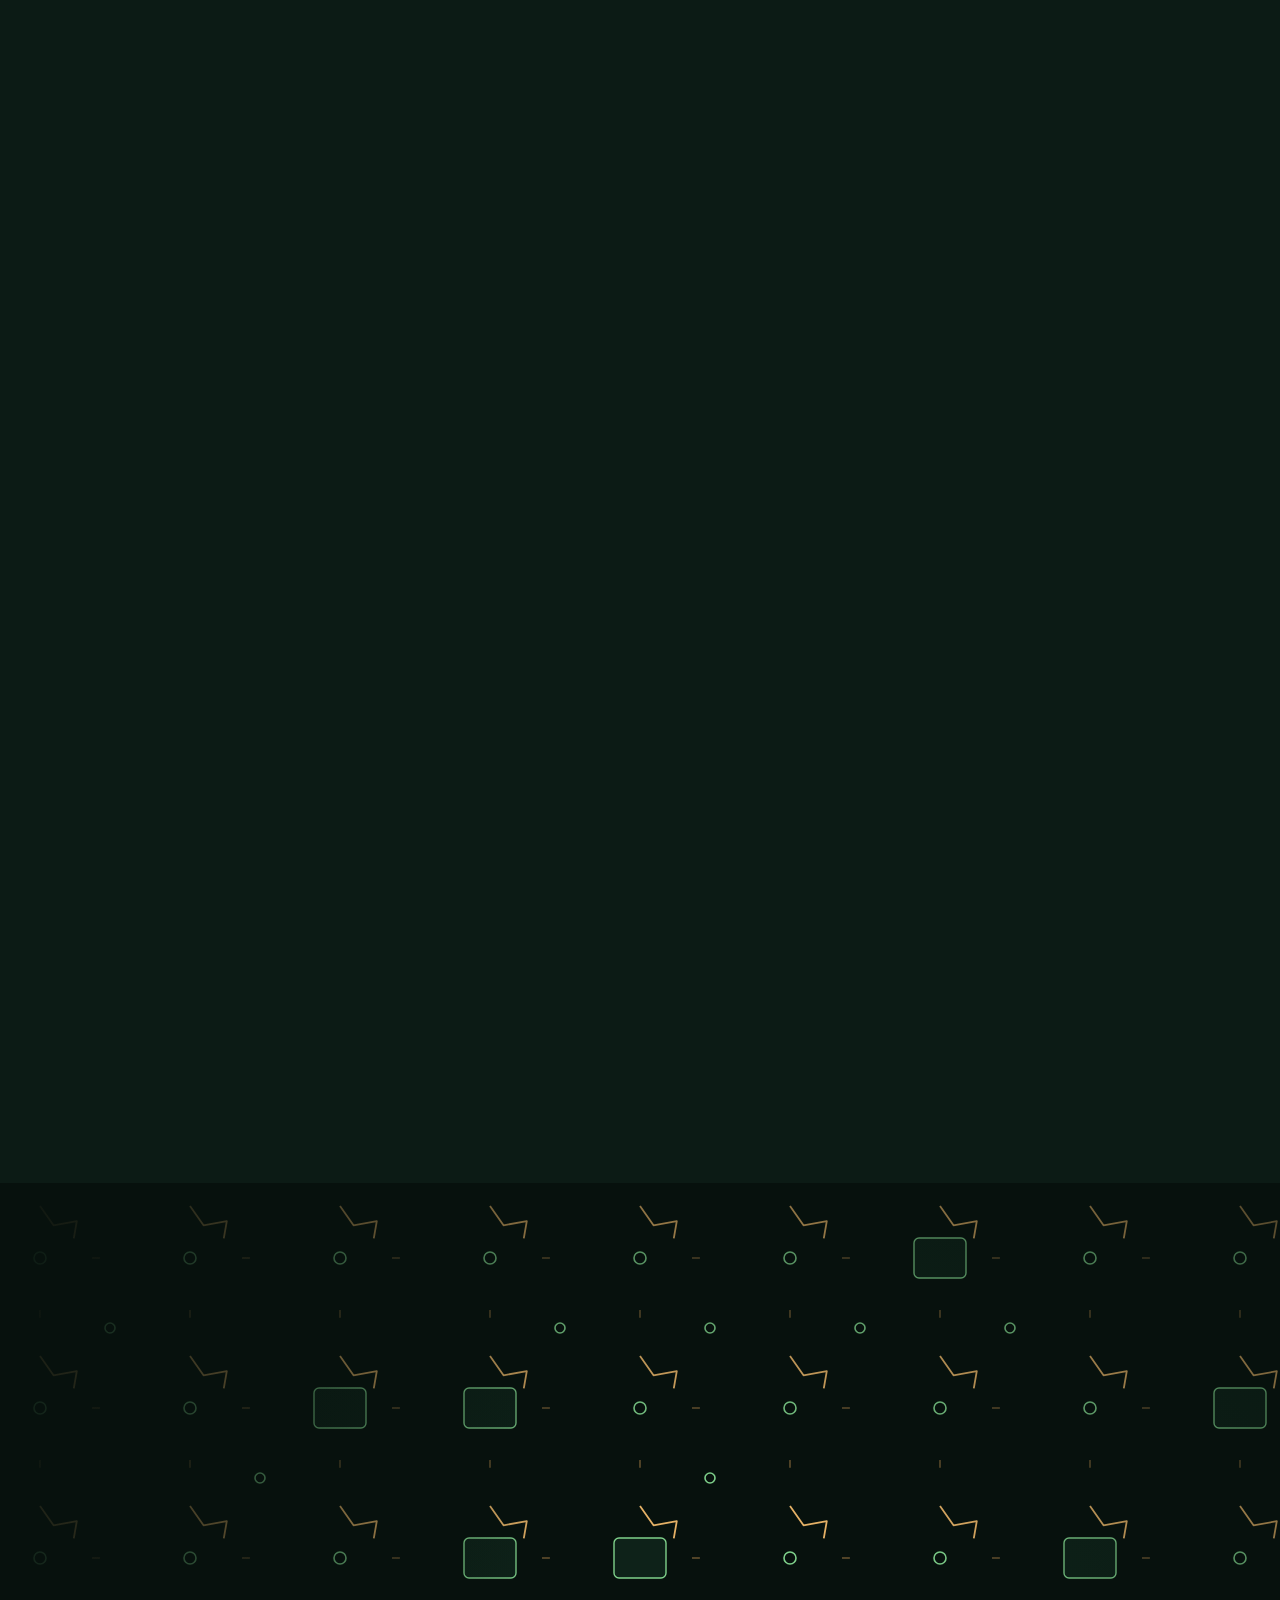
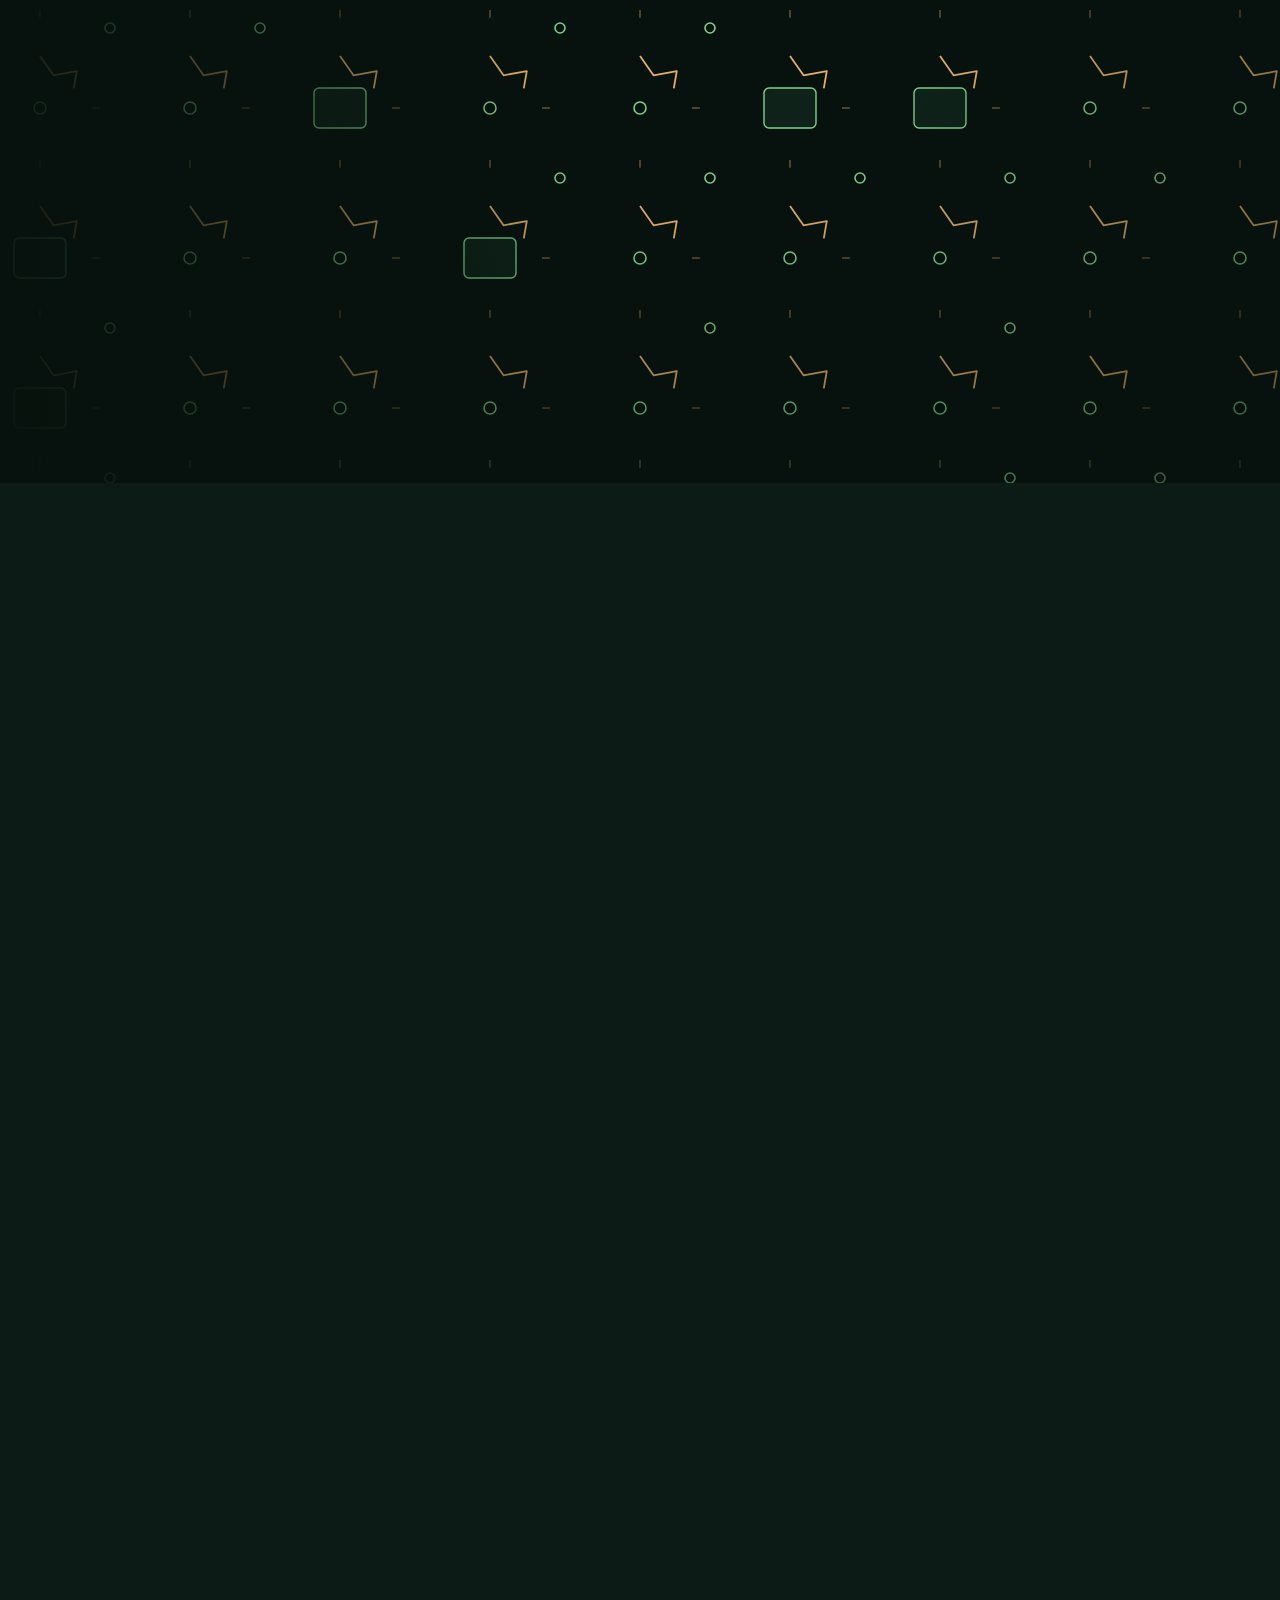
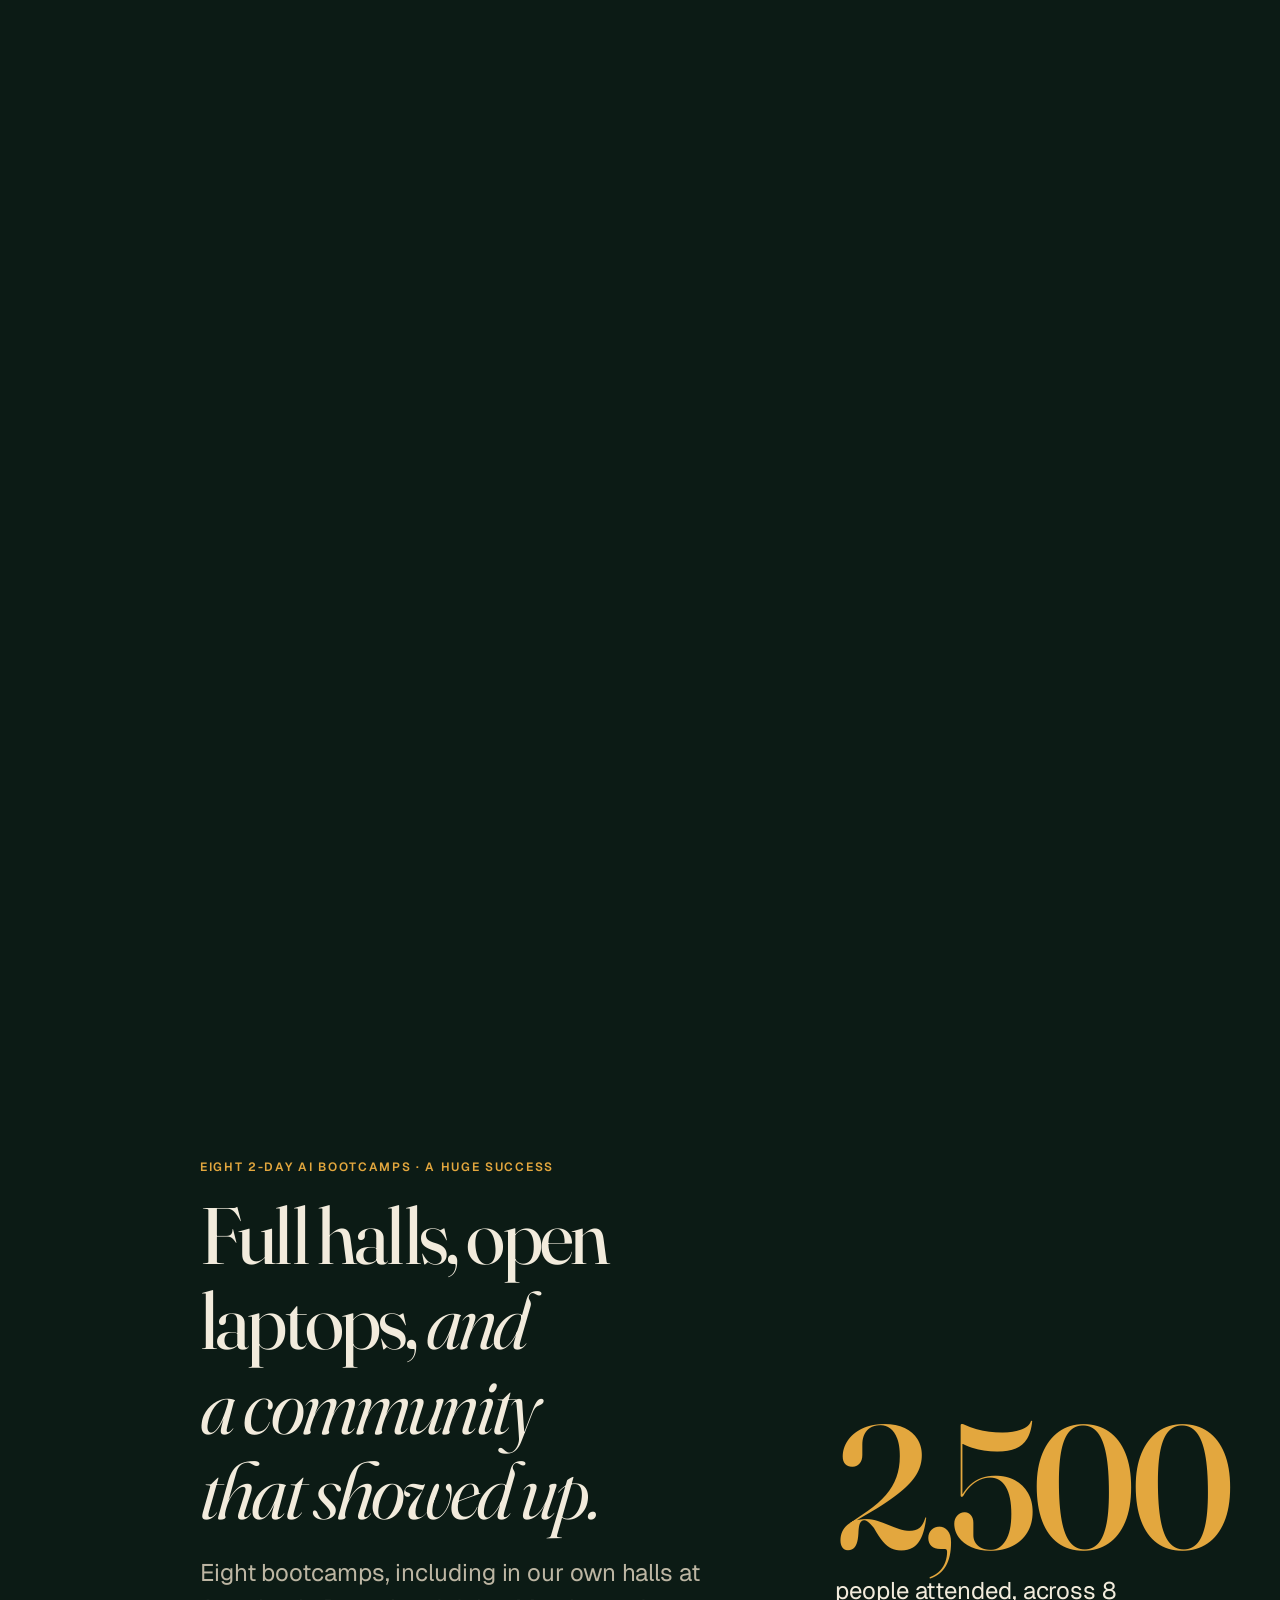
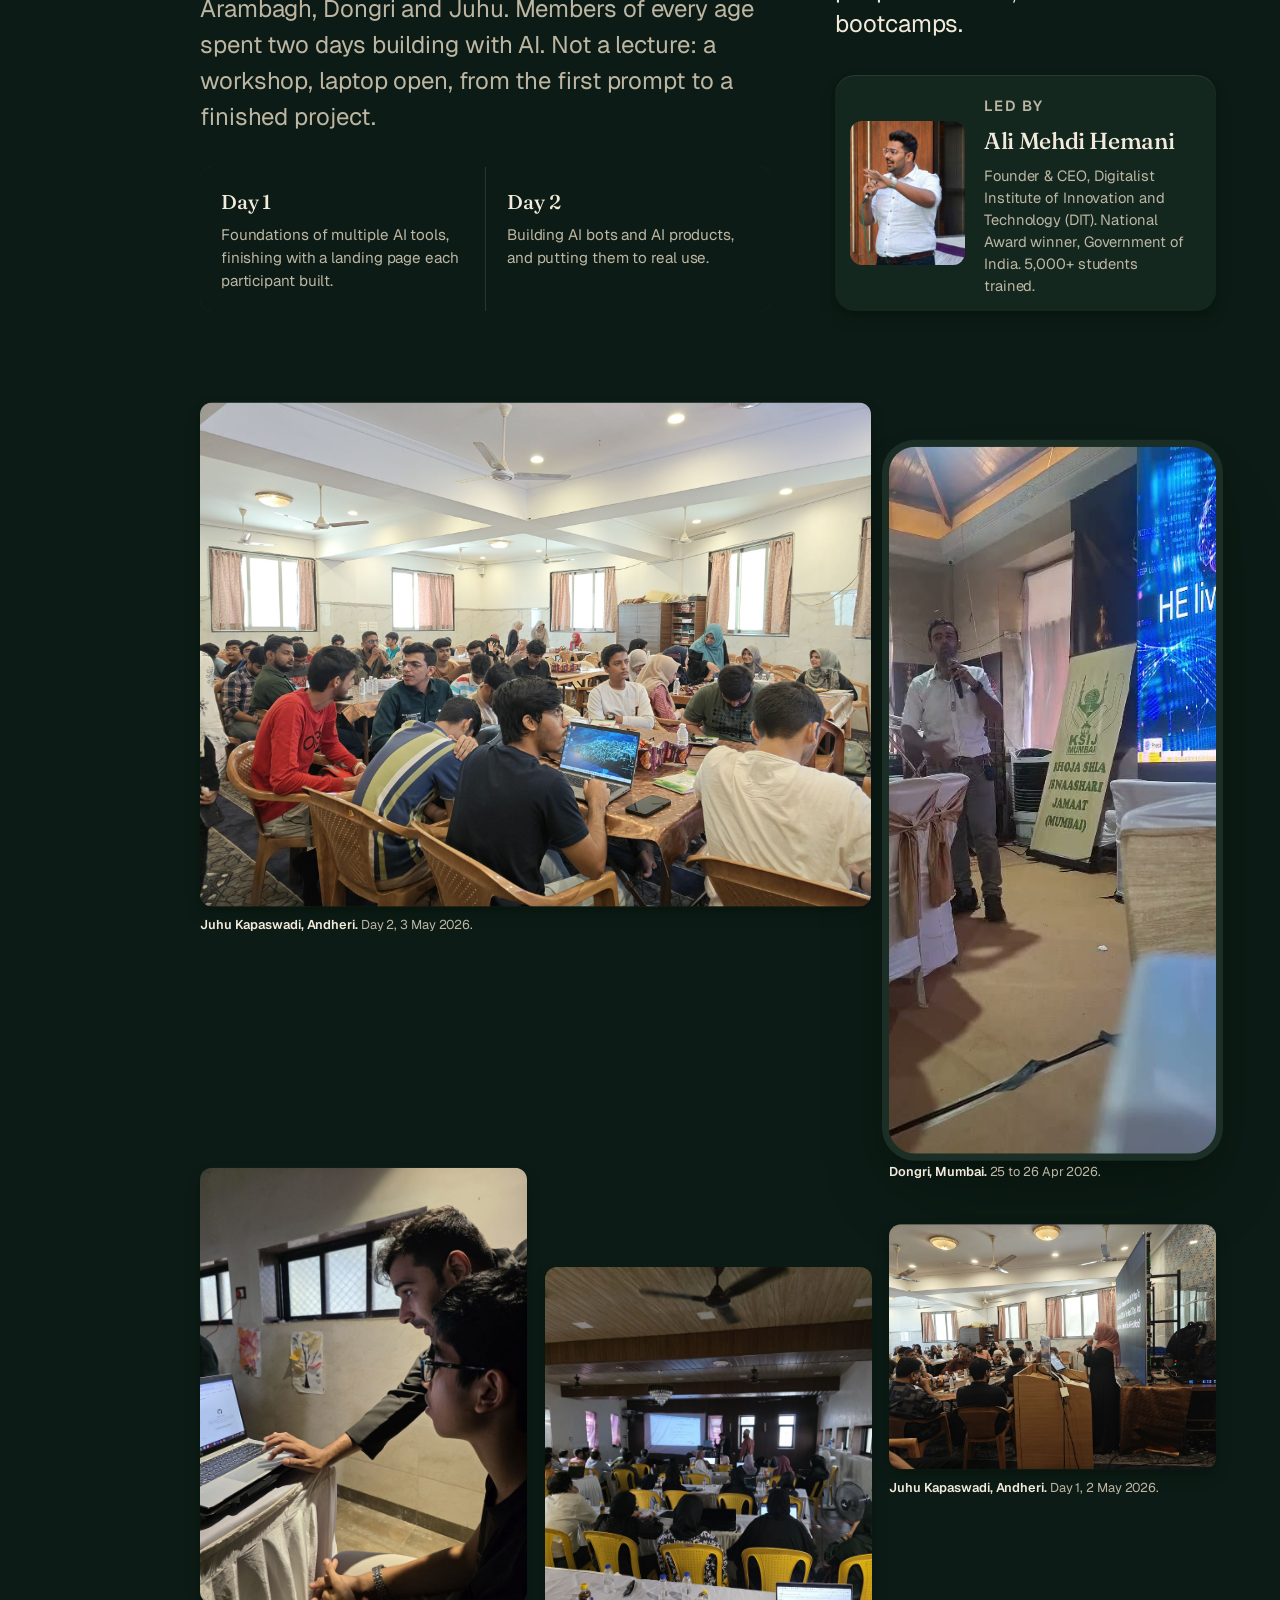
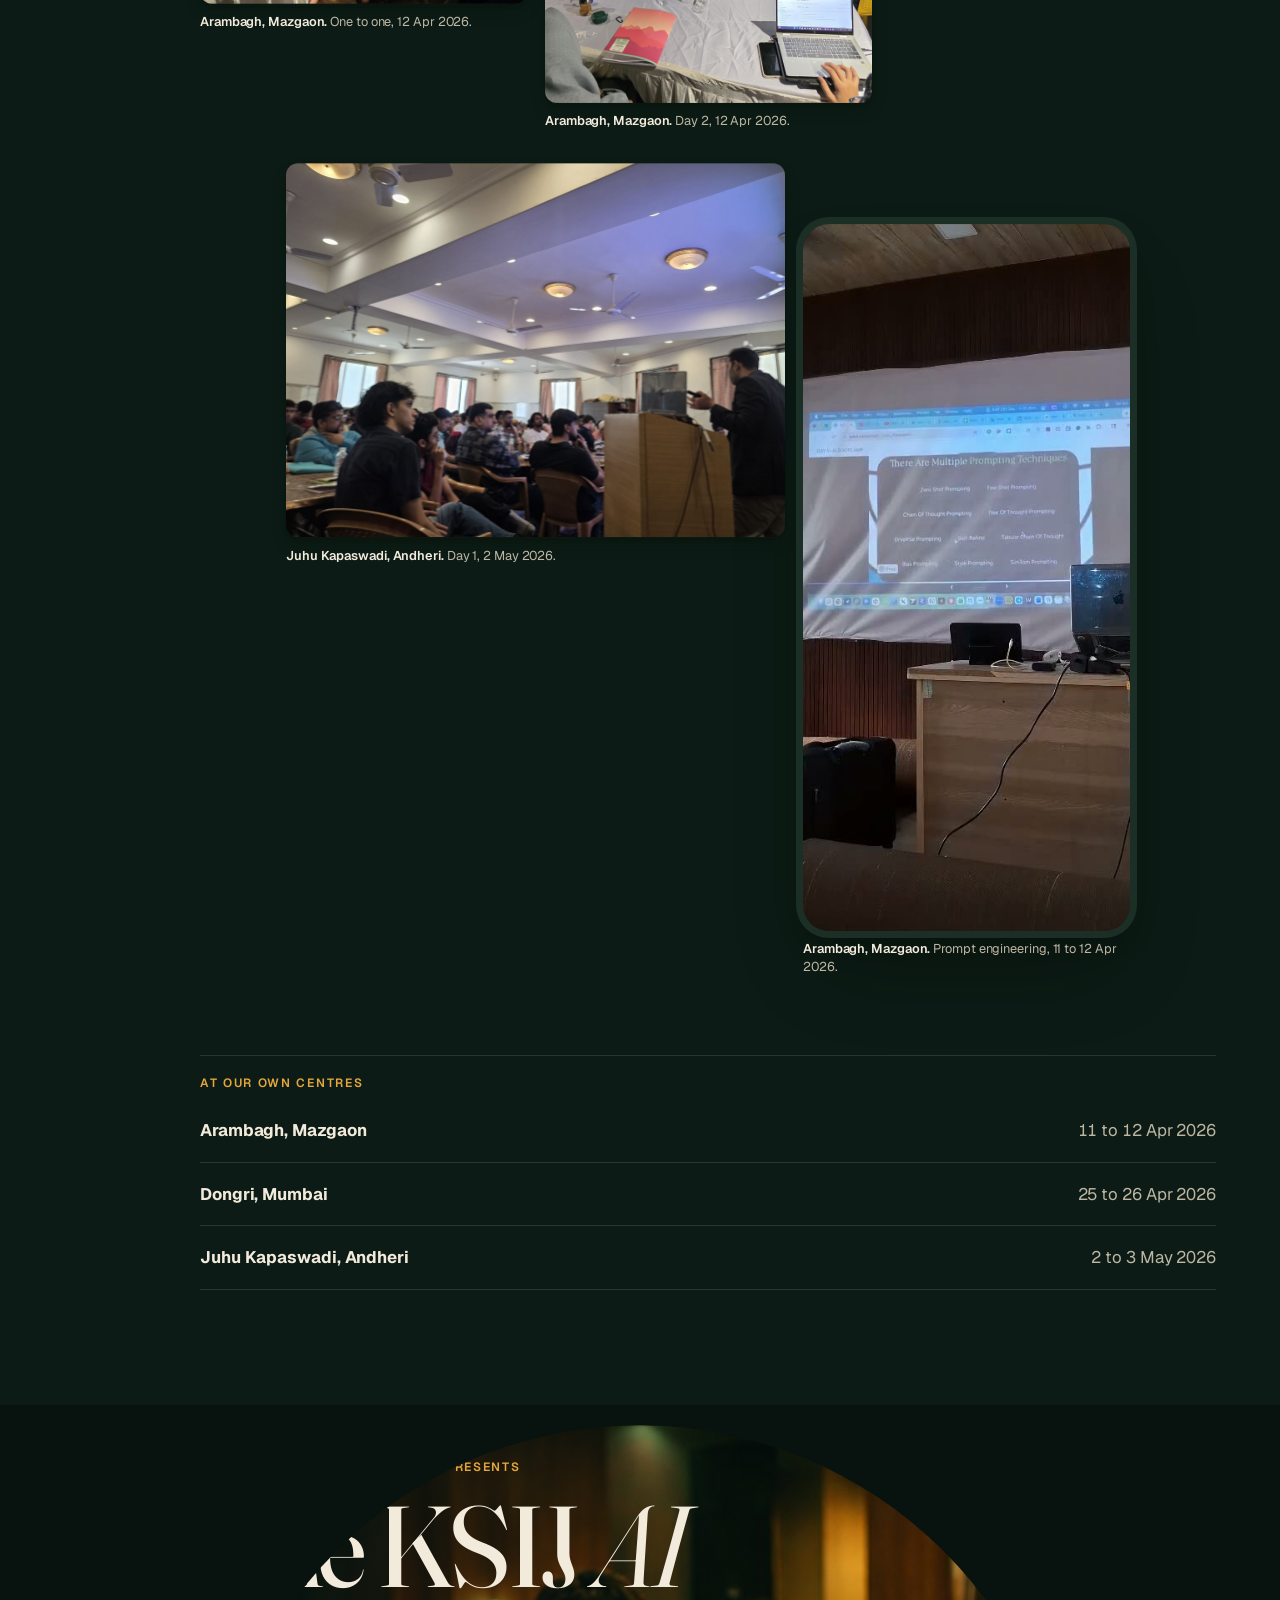
==== commit 87fe82fb: "Shade the chapter index over the hero for legibility Co-Authored-By: Claude Opus 5.5 <noreply@anthro" ====
--- a/index.html
+++ b/index.html
@@ -122,6 +122,8 @@
   }
   .gate__second h2 { font-size: var(--sc-t-2xl); line-height: 1.05; letter-spacing: var(--sc-track-snug); max-width: 18ch; margin: 0; text-shadow: 0 2px 24px rgba(6,14,11,0.7); }
   .gate__second .actions { display: flex; gap: 0.75rem; flex-wrap: wrap; }
+  .gate__folio-scrim { background: linear-gradient(90deg, rgba(8,18,14,0.82) 0%, rgba(8,18,14,0.55) 9rem, rgba(8,18,14,0) 16rem); pointer-events: none; }
+  @media (max-width: 960px) { .gate__folio-scrim { display: none; } }
   .gate__scrim { background: linear-gradient(0deg, rgba(8,18,14,0.82) 0%, rgba(8,18,14,0) 42%); opacity: var(--g-second, 0); }
   .gate__actions { margin-top: 1.8rem; display: flex; gap: 0.75rem; justify-content: center; flex-wrap: wrap; }
 
@@ -450,6 +452,7 @@
       </div>
       <div class="gate__plane gate__arch" aria-hidden="true"><img src="assets/img/arch.webp" alt="" width="1344" height="752"></div>
       <div class="gate__plane gate__dust" aria-hidden="true"><canvas id="dust"></canvas></div>
+      <div class="gate__plane gate__folio-scrim" aria-hidden="true"></div>
       <div class="gate__plane gate__scrim" aria-hidden="true"></div>
       <div class="gate__second">
         <h2 class="sc-display">Next up: the KSIJ AI Hackathon, Sunday 4 October.</h2>
